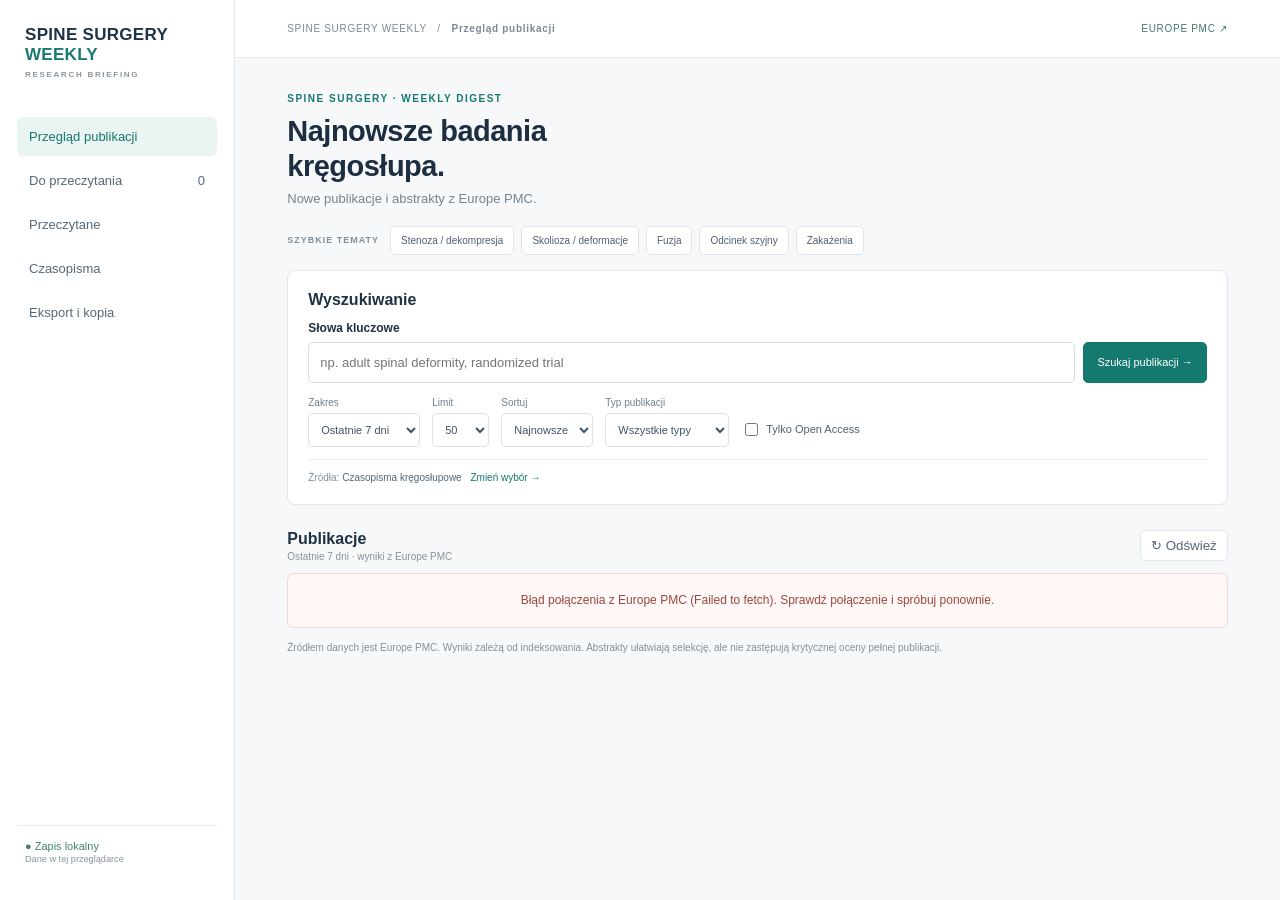
==== index.html @ 7c56a421 "Add files via upload" ====
<!doctype html><html lang="pl"><head><meta charset="utf-8"><meta name="viewport" content="width=device-width,initial-scale=1"><title>Spine Surgery Weekly</title><link rel="stylesheet" href="styles.css"></head><body><aside id="sidebar"><a class="brand" href="#">SPINE SURGERY <span>WEEKLY</span><small>RESEARCH BRIEFING</small></a><nav><button data-view="search" class="active">Przegląd publikacji</button><button data-view="saved">Do przeczytania <span id="savedCount">0</span></button><button data-view="read">Przeczytane</button><button data-view="journals">Czasopisma</button><button data-view="backup">Eksport i kopia</button></nav><p class="local">● Zapis lokalny<br><small>Dane w tej przeglądarce</small></p></aside><main><header><button id="menu">☰</button><span>SPINE SURGERY WEEKLY　/　<b id="crumb">Przegląd publikacji</b></span><a href="https://europepmc.org" target="_blank">EUROPE PMC ↗</a></header><div class="wrap"><section id="search" class="view active"><div class="eyebrow">SPINE SURGERY · WEEKLY DIGEST</div><h1>Najnowsze badania<br>kręgosłupa.</h1><p class="muted">Nowe publikacje i abstrakty z Europe PMC.</p><div class="topics"><span>SZYBKIE TEMATY</span><button data-topic="(spinal stenosis OR lumbar decompression OR laminectomy)">Stenoza / dekompresja</button><button data-topic="(scoliosis OR spinal deformity)">Skolioza / deformacje</button><button data-topic="(spinal fusion OR arthrodesis)">Fuzja</button><button data-topic="(cervical spine OR cervical surgery)">Odcinek szyjny</button><button data-topic="(spinal infection OR spondylodiscitis)">Zakażenia</button></div><div class="panel"><h2>Wyszukiwanie</h2><form id="form"><label for="keywords">Słowa kluczowe</label><div class="query"><input id="keywords" placeholder="np. adult spinal deformity, randomized trial"><button id="submit" class="primary">Szukaj publikacji →</button></div><div class="filters"><label>Zakres<select id="days"><option value="7">Ostatnie 7 dni</option><option value="14">Ostatnie 14 dni</option><option value="30">Ostatnie 30 dni</option></select></label><label>Limit<select id="limit"><option>25</option><option selected>50</option><option>100</option><option>200</option></select></label><label>Sortuj<select id="sort"><option value="date">Najnowsze</option><option value="relevance">Trafność</option><option value="cited">Cytowania</option></select></label><label>Typ publikacji<select id="type"><option value="">Wszystkie typy</option><option value="review">Przegląd</option><option value="clinical trial">Badanie kliniczne</option><option value="randomized controlled trial">RCT</option><option value="meta-analysis">Metaanaliza</option></select></label><label class="check"><input type="checkbox" id="oa"> Tylko Open Access</label></div></form><p class="source">Źródła: <b id="sourceSummary">Czasopisma kręgosłupowe</b> <button type="button" id="goJournals">Zmień wybór →</button></p></div><div class="row"><div><h2>Publikacje <small id="count"></small></h2><p id="range">Ostatnie 7 dni</p></div><button id="refresh" class="plain">↻ Odśwież</button></div><div id="status" class="status">Łączenie z Europe PMC…</div><div id="results"></div><p class="disclaimer">Źródłem danych jest Europe PMC. Wyniki zależą od indeksowania. Abstrakty ułatwiają selekcję, ale nie zastępują krytycznej oceny pełnej publikacji.</p></section><section id="saved" class="view"><h1>Do przeczytania</h1><p class="muted">Zapisane lokalnie na tym urządzeniu.</p><button id="csv" class="primary">Eksport CSV</button> <button id="bib" class="secondary">Eksport BibTeX</button><div id="savedList"></div><div id="savedEmpty" class="empty">Lista jest pusta. Dodaj artykuły z wyników.</div></section><section id="read" class="view"><h1>Przeczytane</h1><p class="muted">Lista zawiera wyłącznie tytuły przeczytanych publikacji.</p><div id="readList" class="panel"></div><div id="readEmpty" class="empty">Brak przeczytanych artykułów.</div></section><section id="journals" class="view"><h1>Czasopisma</h1><p class="muted">Czasopisma kręgosłupowe są domyślnie zaznaczone. Możesz zmienić wybór źródeł.</p><div class="panel"><div class="journalbar"><input id="journalSearch" placeholder="Szukaj czasopisma"><span id="journalCount"></span><button id="clear" class="secondary">Wyczyść</button><button id="saveJournals" class="primary">Zapisz wybór</button></div><div id="journalGroups"></div><p class="disclaimer">Indeksowanie tytułów w Europe PMC może być niepełne.</p></div></section><section id="backup" class="view"><h1>Eksport i kopia</h1><p class="muted">Dane są zapisane lokalnie w tej przeglądarce, bez synchronizacji.</p><div class="panel"><button id="backup" class="primary">Pobierz kopię JSON</button> <label class="secondary file">Wczytaj kopię<input id="file" type="file" accept="application/json"></label><span id="restore" class="hidden"><button id="merge" class="secondary">Scal</button><button id="replace" class="secondary">Zastąp</button></span><p id="msg"></p></div><p class="disclaimer">Witryna GitHub Pages jest statyczna i pobiera dane bezpośrednio z Europe PMC.</p></section></div></main><div id="toast"></div><script src="app.js"></script></body></html>
---- styles.css ----
*{box-sizing:border-box}body{margin:0;background:#f6f8fa;color:#203143;font:14px Arial,sans-serif}aside{position:fixed;inset:0 auto 0 0;width:235px;background:white;border-right:1px solid #e3e8ec;padding:25px 17px;display:flex;flex-direction:column;z-index:5}.brand{display:block;text-decoration:none;color:#1d3447;font-weight:800;font-size:17px;letter-spacing:.3px;padding:0 8px 38px}.brand span{color:#187a70}.brand small{display:block;font-size:8px;letter-spacing:1.7px;color:#8a969f;margin-top:5px}nav{display:grid;gap:5px}nav button{border:0;text-align:left;background:transparent;color:#566879;padding:12px;border-radius:6px;cursor:pointer;font-size:13px}nav button:hover,nav button.active{background:#eaf4f1;color:#16776d}nav button span{float:right}.local{margin-top:auto;font-size:11px;color:#438473;border-top:1px solid #e8ecef;padding:14px 8px 0}.local small{color:#87939e}main{margin-left:235px;min-height:100vh}header{height:58px;background:white;border-bottom:1px solid #e3e8ec;position:sticky;top:0;z-index:3;display:flex;align-items:center;justify-content:space-between;padding:0 5%;font-size:10px;letter-spacing:.7px;color:#7c8995}header a{color:#42786f;text-decoration:none}#menu{display:none}.wrap{max-width:1100px;margin:auto;padding:35px 5%}.view{display:none}.view.active{display:block}.eyebrow{font-size:10px;font-weight:bold;letter-spacing:1.5px;color:#16796f;margin-bottom:10px}h1{font-size:29px;line-height:1.2;letter-spacing:-.5px;margin:0 0 7px;color:#1c2e40}h2{font-size:16px;margin:0 0 8px}.muted{color:#758392;font-size:13px;margin:0 0 20px}.topics{display:flex;align-items:center;gap:7px;flex-wrap:wrap;margin:20px 0 15px}.topics span{font-size:9px;color:#84919d;font-weight:bold;letter-spacing:1px;margin-right:4px}.topics button{background:#fff;border:1px solid #dfe5e9;border-radius:5px;padding:8px 10px;color:#4e6070;font-size:10px;cursor:pointer}.topics button.selected,.topics button:hover{color:#16756b;border-color:#9bc7bb;background:#edf6f2}.panel{background:white;border:1px solid #e0e6ea;border-radius:8px;padding:20px;margin-bottom:23px}.panel form>label{display:block;font-size:12px;font-weight:bold;margin:12px 0 7px}.query{display:flex;gap:8px}.query input,.journalbar input{min-width:0;flex:1;height:41px;border:1px solid #d7dfe4;border-radius:5px;padding:0 11px;font-size:13px}.primary,.secondary{border-radius:5px;padding:10px 13px;font-size:11px;cursor:pointer}.primary{background:#16796f;border:1px solid #16796f;color:white}.primary:hover{background:#105e56}.primary:disabled{opacity:.6}.secondary{background:white;border:1px solid #d9e1e6;color:#4f6272}.filters{display:flex;align-items:end;flex-wrap:wrap;gap:12px;margin-top:14px}.filters label:not(.check){display:grid;gap:5px;color:#71808e;font-size:10px}.filters select{height:34px;padding:0 8px;border:1px solid #dbe2e7;border-radius:5px;background:white;color:#425363;font-size:11px}.filters .check{display:flex;gap:5px;align-items:center;padding-bottom:8px;color:#4f6270;font-size:11px}.check input{accent-color:#16796f}.source{border-top:1px solid #edf0f2;padding-top:11px;margin:12px 0 0;color:#84909a;font-size:10px}.source b{color:#516675;font-weight:500}.source button{border:0;background:none;color:#16796f;cursor:pointer;font-size:10px}.row{display:flex;justify-content:space-between;align-items:center;margin:25px 0 11px}.row h2{margin:0 0 3px}.row h2 small{font-size:11px;color:#83909a;font-weight:normal}.row p{margin:0;color:#86929e;font-size:10px}.plain{border:1px solid #e0e6ea;border-radius:5px;background:white;padding:7px 10px;color:#536778;cursor:pointer}.status{min-height:55px;background:white;border:1px solid #e1e6ea;border-radius:7px;display:flex;justify-content:center;align-items:center;text-align:center;padding:15px;color:#71808d;font-size:12px}.status.error{background:#fff8f7;border-color:#efd9d5;color:#9c473d}.spinner{width:14px;height:14px;border:2px solid #dce9e5;border-top-color:#16796f;border-radius:50%;animation:spin .8s linear infinite;margin-right:8px}@keyframes spin{to{transform:rotate(360deg)}}#results,#savedList{display:grid;gap:11px}.article{background:white;border:1px solid #e0e6ea;border-radius:8px;padding:17px 19px}.title{font-size:15px;line-height:1.45;font-weight:bold;color:#25394d;text-decoration:none}.title:hover{color:#16796f}.meta{display:flex;gap:7px;flex-wrap:wrap;margin-top:7px;color:#84909b;font-size:10px}.meta strong{color:#536f72}.badge{background:#edf6f1;color:#2e7b60;border-radius:4px;font-size:9px;padding:3px 5px}.abstract{font-size:12px;line-height:1.65;color:#596a78;margin:11px 0 2px}.abstract.clamp{display:-webkit-box;-webkit-line-clamp:4;-webkit-box-orient:vertical;overflow:hidden}.expand{border:0;background:none;color:#16796f;padding:3px 0;font-size:10px;cursor:pointer}.actions{display:flex;flex-wrap:wrap;gap:6px;border-top:1px solid #edf0f2;margin-top:11px;padding-top:10px}.actions a,.actions button{border:1px solid #e1e6ea;background:white;color:#586b7b;text-decoration:none;padding:6px 8px;border-radius:4px;font-size:9px;cursor:pointer}.actions button.on{color:#16776d;background:#edf6f2;border-color:#d3e7df}.disclaimer{color:#85919c;font-size:10px;line-height:1.5;margin-top:14px}.empty{text-align:center;background:#fff;border:1px dashed #d7dfe4;border-radius:8px;padding:35px;color:#72808d;font-size:12px}.journalbar{display:flex;align-items:center;gap:9px;margin-bottom:10px}.journalbar span{font-size:10px;color:#758391;white-space:nowrap}.group{padding:14px 0;border-bottom:1px solid #edf0f2}.group h3{font-size:12px;margin:0 0 10px}.jgrid{display:grid;grid-template-columns:1fr 1fr;gap:9px 18px}.jopt{display:flex;gap:7px;align-items:flex-start;color:#526473;font-size:11px}.jopt input{accent-color:#16796f;margin:1px 0}.readrow{padding:12px 0;border-bottom:1px solid #edf0f2}.readrow:last-child{border:0}.readrow a{color:#344b60;text-decoration:none;font-weight:bold;font-size:13px}.readrow small{display:block;color:#86929c;font-size:10px;margin-top:4px}.file{position:relative;display:inline-block}.file input{display:none}.hidden{display:none}#msg{font-size:11px;color:#16796f}.disclaimer{margin-top:12px}.view .panel .disclaimer{font-size:10px}#toast{position:fixed;bottom:22px;left:50%;transform:translateX(-50%);background:#20384a;color:white;padding:11px 16px;border-radius:5px;opacity:0;pointer-events:none;transition:.2s;z-index:20;font-size:11px}#toast.show{opacity:1}@media(max-width:700px){aside{width:260px;transform:translateX(-105%);transition:.2s;box-shadow:6px 0 20px #172b3b20}aside.open{transform:translateX(0)}main{margin-left:0}#menu{display:block;border:0;background:none;font-size:19px;color:#526574;cursor:pointer}header{padding:0 14px;gap:10px}.wrap{padding:24px 15px}.filters{display:grid;grid-template-columns:1fr 1fr;gap:10px}.filters select{width:100%}.filters .check{padding:0;min-height:30px}.query input{font-size:12px}.query button{padding:8px;font-size:10px}.topics span{width:100%}.topics{gap:6px}.topics button{padding:7px 8px;font-size:9px}.panel{padding:15px}.title{font-size:14px}.abstract{font-size:11px}.actions{gap:5px}.actions a,.actions button{font-size:8px;padding:6px}.jgrid{grid-template-columns:1fr}.journalbar{flex-wrap:wrap}.journalbar input{flex-basis:100%}h1{font-size:25px}}
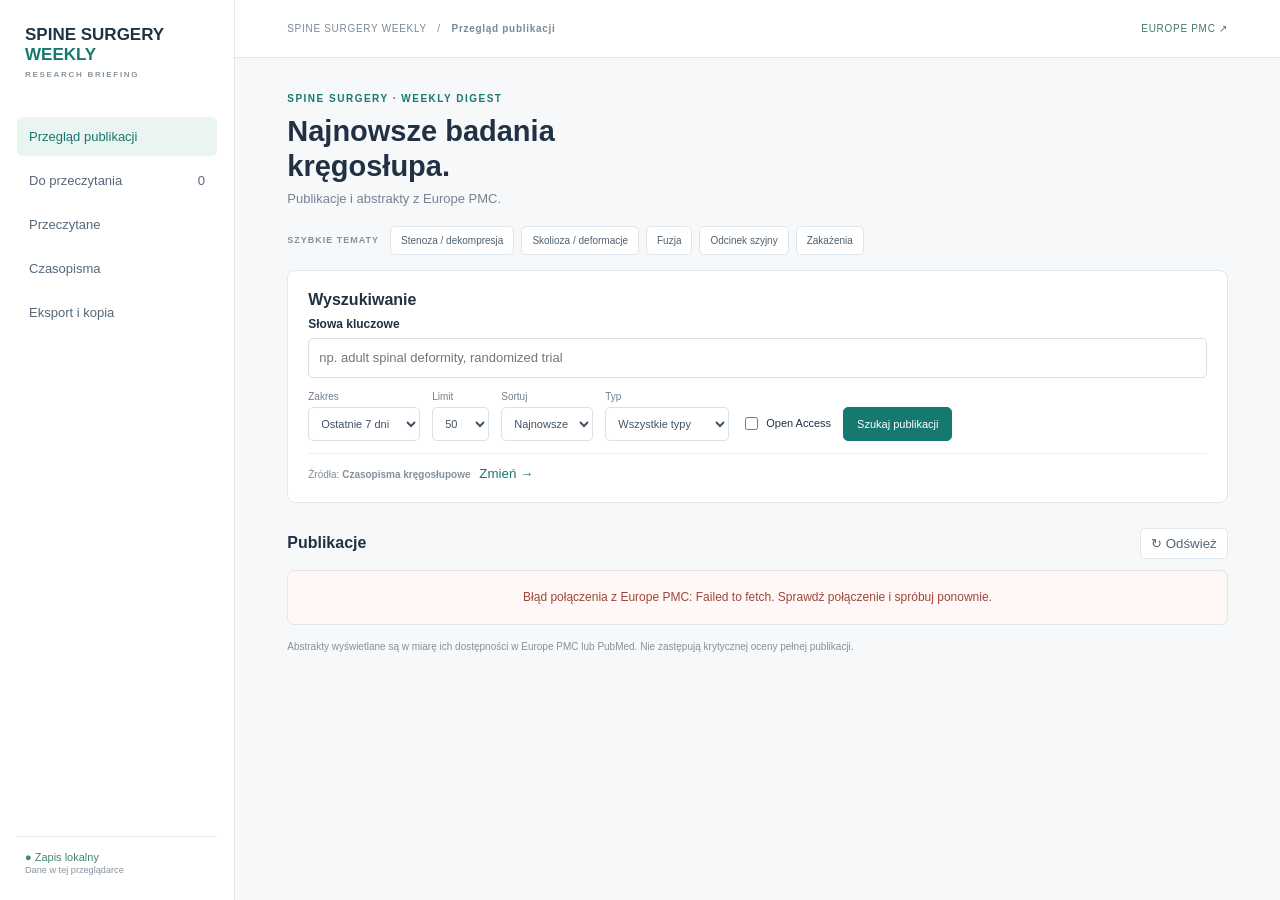
==== commit 7f5815a7: "Add files via upload" ====
--- a/index.html
+++ b/index.html
@@ -1 +1 @@
-<!doctype html><html lang="pl"><head><meta charset="utf-8"><meta name="viewport" content="width=device-width,initial-scale=1"><title>Spine Surgery Weekly</title><link rel="stylesheet" href="styles.css"></head><body><aside id="sidebar"><a class="brand" href="#">SPINE SURGERY <span>WEEKLY</span><small>RESEARCH BRIEFING</small></a><nav><button data-view="search" class="active">Przegląd publikacji</button><button data-view="saved">Do przeczytania <span id="savedCount">0</span></button><button data-view="read">Przeczytane</button><button data-view="journals">Czasopisma</button><button data-view="backup">Eksport i kopia</button></nav><p class="local">● Zapis lokalny<br><small>Dane w tej przeglądarce</small></p></aside><main><header><button id="menu">☰</button><span>SPINE SURGERY WEEKLY　/　<b id="crumb">Przegląd publikacji</b></span><a href="https://europepmc.org" target="_blank">EUROPE PMC ↗</a></header><div class="wrap"><section id="search" class="view active"><div class="eyebrow">SPINE SURGERY · WEEKLY DIGEST</div><h1>Najnowsze badania<br>kręgosłupa.</h1><p class="muted">Nowe publikacje i abstrakty z Europe PMC.</p><div class="topics"><span>SZYBKIE TEMATY</span><button data-topic="(spinal stenosis OR lumbar decompression OR laminectomy)">Stenoza / dekompresja</button><button data-topic="(scoliosis OR spinal deformity)">Skolioza / deformacje</button><button data-topic="(spinal fusion OR arthrodesis)">Fuzja</button><button data-topic="(cervical spine OR cervical surgery)">Odcinek szyjny</button><button data-topic="(spinal infection OR spondylodiscitis)">Zakażenia</button></div><div class="panel"><h2>Wyszukiwanie</h2><form id="form"><label for="keywords">Słowa kluczowe</label><div class="query"><input id="keywords" placeholder="np. adult spinal deformity, randomized trial"><button id="submit" class="primary">Szukaj publikacji →</button></div><div class="filters"><label>Zakres<select id="days"><option value="7">Ostatnie 7 dni</option><option value="14">Ostatnie 14 dni</option><option value="30">Ostatnie 30 dni</option></select></label><label>Limit<select id="limit"><option>25</option><option selected>50</option><option>100</option><option>200</option></select></label><label>Sortuj<select id="sort"><option value="date">Najnowsze</option><option value="relevance">Trafność</option><option value="cited">Cytowania</option></select></label><label>Typ publikacji<select id="type"><option value="">Wszystkie typy</option><option value="review">Przegląd</option><option value="clinical trial">Badanie kliniczne</option><option value="randomized controlled trial">RCT</option><option value="meta-analysis">Metaanaliza</option></select></label><label class="check"><input type="checkbox" id="oa"> Tylko Open Access</label></div></form><p class="source">Źródła: <b id="sourceSummary">Czasopisma kręgosłupowe</b> <button type="button" id="goJournals">Zmień wybór →</button></p></div><div class="row"><div><h2>Publikacje <small id="count"></small></h2><p id="range">Ostatnie 7 dni</p></div><button id="refresh" class="plain">↻ Odśwież</button></div><div id="status" class="status">Łączenie z Europe PMC…</div><div id="results"></div><p class="disclaimer">Źródłem danych jest Europe PMC. Wyniki zależą od indeksowania. Abstrakty ułatwiają selekcję, ale nie zastępują krytycznej oceny pełnej publikacji.</p></section><section id="saved" class="view"><h1>Do przeczytania</h1><p class="muted">Zapisane lokalnie na tym urządzeniu.</p><button id="csv" class="primary">Eksport CSV</button> <button id="bib" class="secondary">Eksport BibTeX</button><div id="savedList"></div><div id="savedEmpty" class="empty">Lista jest pusta. Dodaj artykuły z wyników.</div></section><section id="read" class="view"><h1>Przeczytane</h1><p class="muted">Lista zawiera wyłącznie tytuły przeczytanych publikacji.</p><div id="readList" class="panel"></div><div id="readEmpty" class="empty">Brak przeczytanych artykułów.</div></section><section id="journals" class="view"><h1>Czasopisma</h1><p class="muted">Czasopisma kręgosłupowe są domyślnie zaznaczone. Możesz zmienić wybór źródeł.</p><div class="panel"><div class="journalbar"><input id="journalSearch" placeholder="Szukaj czasopisma"><span id="journalCount"></span><button id="clear" class="secondary">Wyczyść</button><button id="saveJournals" class="primary">Zapisz wybór</button></div><div id="journalGroups"></div><p class="disclaimer">Indeksowanie tytułów w Europe PMC może być niepełne.</p></div></section><section id="backup" class="view"><h1>Eksport i kopia</h1><p class="muted">Dane są zapisane lokalnie w tej przeglądarce, bez synchronizacji.</p><div class="panel"><button id="backup" class="primary">Pobierz kopię JSON</button> <label class="secondary file">Wczytaj kopię<input id="file" type="file" accept="application/json"></label><span id="restore" class="hidden"><button id="merge" class="secondary">Scal</button><button id="replace" class="secondary">Zastąp</button></span><p id="msg"></p></div><p class="disclaimer">Witryna GitHub Pages jest statyczna i pobiera dane bezpośrednio z Europe PMC.</p></section></div></main><div id="toast"></div><script src="app.js"></script></body></html>+<!doctype html><html lang="pl"><head><meta charset="utf-8"><meta name="viewport" content="width=device-width,initial-scale=1"><title>Spine Surgery Weekly</title><link rel="stylesheet" href="styles.css"></head><body><aside id="sidebar"><a class="brand" href="#">SPINE SURGERY <span>WEEKLY</span><small>RESEARCH BRIEFING</small></a><nav><button data-view="search" class="active">Przegląd publikacji</button><button data-view="saved">Do przeczytania <span id="savedCount">0</span></button><button data-view="read">Przeczytane</button><button data-view="journals">Czasopisma</button><button data-view="backup">Eksport i kopia</button></nav><div class="local">● Zapis lokalny<br><small>Dane w tej przeglądarce</small></div></aside><main><header><button id="menu">☰</button><span>SPINE SURGERY WEEKLY　/　<b id="crumb">Przegląd publikacji</b></span><a href="https://europepmc.org" target="_blank">EUROPE PMC ↗</a></header><div class="wrap"><section id="search" class="view active"><div class="eyebrow">SPINE SURGERY · WEEKLY DIGEST</div><h1>Najnowsze badania<br>kręgosłupa.</h1><p class="muted">Publikacje i abstrakty z Europe PMC.</p><div class="topics"><span>SZYBKIE TEMATY</span><button data-topic="(spinal stenosis OR lumbar decompression OR laminectomy)">Stenoza / dekompresja</button><button data-topic="(scoliosis OR spinal deformity)">Skolioza / deformacje</button><button data-topic="(spinal fusion OR arthrodesis)">Fuzja</button><button data-topic="(cervical spine OR cervical surgery)">Odcinek szyjny</button><button data-topic="(spinal infection OR spondylodiscitis)">Zakażenia</button></div><div class="panel"><h2>Wyszukiwanie</h2><form id="form"><label>Słowa kluczowe<input id="keywords" placeholder="np. adult spinal deformity, randomized trial"></label><div class="filters"><label>Zakres<select id="days"><option value="7">Ostatnie 7 dni</option><option value="14">Ostatnie 14 dni</option><option value="30">Ostatnie 30 dni</option></select></label><label>Limit<select id="limit"><option>25</option><option selected>50</option><option>100</option><option>200</option></select></label><label>Sortuj<select id="sort"><option value="date">Najnowsze</option><option value="relevance">Trafność</option><option value="cited">Cytowania</option></select></label><label>Typ<select id="type"><option value="">Wszystkie typy</option><option value="review">Przegląd</option><option value="clinical trial">Badanie kliniczne</option><option value="randomized controlled trial">RCT</option><option value="meta-analysis">Metaanaliza</option></select></label><label class="check"><input type="checkbox" id="oa"> Open Access</label><button id="submit" class="primary">Szukaj publikacji</button></div></form><div class="source">Źródła: <b id="sourceSummary">Czasopisma kręgosłupowe</b> <button id="goJournals">Zmień →</button></div></div><div class="row"><h2>Publikacje <small id="count"></small></h2><button id="refresh">↻ Odśwież</button></div><div id="status" class="status">Łączenie z Europe PMC…</div><div id="results"></div><p class="disclaimer">Abstrakty wyświetlane są w miarę ich dostępności w Europe PMC lub PubMed. Nie zastępują krytycznej oceny pełnej publikacji.</p></section><section id="saved" class="view"><h1>Do przeczytania</h1><p class="muted">Zapisane lokalnie.</p><button id="csv" class="primary">Eksport CSV</button> <button id="bib" class="secondary">Eksport BibTeX</button><div id="savedList"></div><div id="savedEmpty" class="empty">Lista jest pusta.</div></section><section id="read" class="view"><h1>Przeczytane</h1><p class="muted">Tytuły przeczytanych publikacji.</p><div id="readList" class="panel"></div><div id="readEmpty" class="empty">Brak przeczytanych artykułów.</div></section><section id="journals" class="view"><h1>Czasopisma</h1><p class="muted">Czasopisma kręgosłupowe są domyślnie zaznaczone.</p><div class="panel"><div class="journalbar"><input id="journalSearch" placeholder="Szukaj czasopisma"><span id="journalCount"></span><button id="clear">Wyczyść</button><button id="saveJournals" class="primary">Zapisz wybór</button></div><div id="journalGroups"></div></div></section><section id="backup" class="view"><h1>Eksport i kopia</h1><p class="muted">Dane są przechowywane lokalnie w tej przeglądarce.</p><div class="panel"><button id="backup" class="primary">Pobierz kopię JSON</button> <label class="secondary">Wczytaj kopię<input id="file" type="file" accept="application/json"></label><span id="restore" class="hidden"><button id="merge">Scal</button><button id="replace">Zastąp</button></span><p id="msg"></p></div></section></div></main><div id="toast"></div><script src="app.js"></script></body></html>
--- a/styles.css
+++ b/styles.css
@@ -1 +1 @@
-*{box-sizing:border-box}body{margin:0;background:#f6f8fa;color:#203143;font:14px Arial,sans-serif}aside{position:fixed;inset:0 auto 0 0;width:235px;background:white;border-right:1px solid #e3e8ec;padding:25px 17px;display:flex;flex-direction:column;z-index:5}.brand{display:block;text-decoration:none;color:#1d3447;font-weight:800;font-size:17px;letter-spacing:.3px;padding:0 8px 38px}.brand span{color:#187a70}.brand small{display:block;font-size:8px;letter-spacing:1.7px;color:#8a969f;margin-top:5px}nav{display:grid;gap:5px}nav button{border:0;text-align:left;background:transparent;color:#566879;padding:12px;border-radius:6px;cursor:pointer;font-size:13px}nav button:hover,nav button.active{background:#eaf4f1;color:#16776d}nav button span{float:right}.local{margin-top:auto;font-size:11px;color:#438473;border-top:1px solid #e8ecef;padding:14px 8px 0}.local small{color:#87939e}main{margin-left:235px;min-height:100vh}header{height:58px;background:white;border-bottom:1px solid #e3e8ec;position:sticky;top:0;z-index:3;display:flex;align-items:center;justify-content:space-between;padding:0 5%;font-size:10px;letter-spacing:.7px;color:#7c8995}header a{color:#42786f;text-decoration:none}#menu{display:none}.wrap{max-width:1100px;margin:auto;padding:35px 5%}.view{display:none}.view.active{display:block}.eyebrow{font-size:10px;font-weight:bold;letter-spacing:1.5px;color:#16796f;margin-bottom:10px}h1{font-size:29px;line-height:1.2;letter-spacing:-.5px;margin:0 0 7px;color:#1c2e40}h2{font-size:16px;margin:0 0 8px}.muted{color:#758392;font-size:13px;margin:0 0 20px}.topics{display:flex;align-items:center;gap:7px;flex-wrap:wrap;margin:20px 0 15px}.topics span{font-size:9px;color:#84919d;font-weight:bold;letter-spacing:1px;margin-right:4px}.topics button{background:#fff;border:1px solid #dfe5e9;border-radius:5px;padding:8px 10px;color:#4e6070;font-size:10px;cursor:pointer}.topics button.selected,.topics button:hover{color:#16756b;border-color:#9bc7bb;background:#edf6f2}.panel{background:white;border:1px solid #e0e6ea;border-radius:8px;padding:20px;margin-bottom:23px}.panel form>label{display:block;font-size:12px;font-weight:bold;margin:12px 0 7px}.query{display:flex;gap:8px}.query input,.journalbar input{min-width:0;flex:1;height:41px;border:1px solid #d7dfe4;border-radius:5px;padding:0 11px;font-size:13px}.primary,.secondary{border-radius:5px;padding:10px 13px;font-size:11px;cursor:pointer}.primary{background:#16796f;border:1px solid #16796f;color:white}.primary:hover{background:#105e56}.primary:disabled{opacity:.6}.secondary{background:white;border:1px solid #d9e1e6;color:#4f6272}.filters{display:flex;align-items:end;flex-wrap:wrap;gap:12px;margin-top:14px}.filters label:not(.check){display:grid;gap:5px;color:#71808e;font-size:10px}.filters select{height:34px;padding:0 8px;border:1px solid #dbe2e7;border-radius:5px;background:white;color:#425363;font-size:11px}.filters .check{display:flex;gap:5px;align-items:center;padding-bottom:8px;color:#4f6270;font-size:11px}.check input{accent-color:#16796f}.source{border-top:1px solid #edf0f2;padding-top:11px;margin:12px 0 0;color:#84909a;font-size:10px}.source b{color:#516675;font-weight:500}.source button{border:0;background:none;color:#16796f;cursor:pointer;font-size:10px}.row{display:flex;justify-content:space-between;align-items:center;margin:25px 0 11px}.row h2{margin:0 0 3px}.row h2 small{font-size:11px;color:#83909a;font-weight:normal}.row p{margin:0;color:#86929e;font-size:10px}.plain{border:1px solid #e0e6ea;border-radius:5px;background:white;padding:7px 10px;color:#536778;cursor:pointer}.status{min-height:55px;background:white;border:1px solid #e1e6ea;border-radius:7px;display:flex;justify-content:center;align-items:center;text-align:center;padding:15px;color:#71808d;font-size:12px}.status.error{background:#fff8f7;border-color:#efd9d5;color:#9c473d}.spinner{width:14px;height:14px;border:2px solid #dce9e5;border-top-color:#16796f;border-radius:50%;animation:spin .8s linear infinite;margin-right:8px}@keyframes spin{to{transform:rotate(360deg)}}#results,#savedList{display:grid;gap:11px}.article{background:white;border:1px solid #e0e6ea;border-radius:8px;padding:17px 19px}.title{font-size:15px;line-height:1.45;font-weight:bold;color:#25394d;text-decoration:none}.title:hover{color:#16796f}.meta{display:flex;gap:7px;flex-wrap:wrap;margin-top:7px;color:#84909b;font-size:10px}.meta strong{color:#536f72}.badge{background:#edf6f1;color:#2e7b60;border-radius:4px;font-size:9px;padding:3px 5px}.abstract{font-size:12px;line-height:1.65;color:#596a78;margin:11px 0 2px}.abstract.clamp{display:-webkit-box;-webkit-line-clamp:4;-webkit-box-orient:vertical;overflow:hidden}.expand{border:0;background:none;color:#16796f;padding:3px 0;font-size:10px;cursor:pointer}.actions{display:flex;flex-wrap:wrap;gap:6px;border-top:1px solid #edf0f2;margin-top:11px;padding-top:10px}.actions a,.actions button{border:1px solid #e1e6ea;background:white;color:#586b7b;text-decoration:none;padding:6px 8px;border-radius:4px;font-size:9px;cursor:pointer}.actions button.on{color:#16776d;background:#edf6f2;border-color:#d3e7df}.disclaimer{color:#85919c;font-size:10px;line-height:1.5;margin-top:14px}.empty{text-align:center;background:#fff;border:1px dashed #d7dfe4;border-radius:8px;padding:35px;color:#72808d;font-size:12px}.journalbar{display:flex;align-items:center;gap:9px;margin-bottom:10px}.journalbar span{font-size:10px;color:#758391;white-space:nowrap}.group{padding:14px 0;border-bottom:1px solid #edf0f2}.group h3{font-size:12px;margin:0 0 10px}.jgrid{display:grid;grid-template-columns:1fr 1fr;gap:9px 18px}.jopt{display:flex;gap:7px;align-items:flex-start;color:#526473;font-size:11px}.jopt input{accent-color:#16796f;margin:1px 0}.readrow{padding:12px 0;border-bottom:1px solid #edf0f2}.readrow:last-child{border:0}.readrow a{color:#344b60;text-decoration:none;font-weight:bold;font-size:13px}.readrow small{display:block;color:#86929c;font-size:10px;margin-top:4px}.file{position:relative;display:inline-block}.file input{display:none}.hidden{display:none}#msg{font-size:11px;color:#16796f}.disclaimer{margin-top:12px}.view .panel .disclaimer{font-size:10px}#toast{position:fixed;bottom:22px;left:50%;transform:translateX(-50%);background:#20384a;color:white;padding:11px 16px;border-radius:5px;opacity:0;pointer-events:none;transition:.2s;z-index:20;font-size:11px}#toast.show{opacity:1}@media(max-width:700px){aside{width:260px;transform:translateX(-105%);transition:.2s;box-shadow:6px 0 20px #172b3b20}aside.open{transform:translateX(0)}main{margin-left:0}#menu{display:block;border:0;background:none;font-size:19px;color:#526574;cursor:pointer}header{padding:0 14px;gap:10px}.wrap{padding:24px 15px}.filters{display:grid;grid-template-columns:1fr 1fr;gap:10px}.filters select{width:100%}.filters .check{padding:0;min-height:30px}.query input{font-size:12px}.query button{padding:8px;font-size:10px}.topics span{width:100%}.topics{gap:6px}.topics button{padding:7px 8px;font-size:9px}.panel{padding:15px}.title{font-size:14px}.abstract{font-size:11px}.actions{gap:5px}.actions a,.actions button{font-size:8px;padding:6px}.jgrid{grid-template-columns:1fr}.journalbar{flex-wrap:wrap}.journalbar input{flex-basis:100%}h1{font-size:25px}}+*{box-sizing:border-box}body{margin:0;background:#f6f8fa;color:#203143;font:14px Arial,sans-serif}aside{position:fixed;inset:0 auto 0 0;width:235px;background:white;border-right:1px solid #e3e8ec;padding:25px 17px;display:flex;flex-direction:column;z-index:5}.brand{display:block;text-decoration:none;color:#1d3447;font-weight:800;font-size:17px;padding:0 8px 38px}.brand span{color:#16796f}.brand small{display:block;font-size:8px;letter-spacing:1.7px;color:#8a969f;margin-top:5px}nav{display:grid;gap:5px}nav button{border:0;text-align:left;background:transparent;color:#566879;padding:12px;border-radius:6px;cursor:pointer;font-size:13px}nav button:hover,nav button.active{background:#eaf4f1;color:#16776d}nav button span{float:right}.local{margin-top:auto;font-size:11px;color:#438473;border-top:1px solid #e8ecef;padding:14px 8px 0}.local small{color:#87939e}main{margin-left:235px;min-height:100vh}header{height:58px;background:white;border-bottom:1px solid #e3e8ec;position:sticky;top:0;z-index:3;display:flex;align-items:center;justify-content:space-between;padding:0 5%;font-size:10px;letter-spacing:.7px;color:#7c8995}header a{color:#42786f;text-decoration:none}#menu{display:none}.wrap{max-width:1100px;margin:auto;padding:35px 5%}.view{display:none}.view.active{display:block}.eyebrow{font-size:10px;font-weight:bold;letter-spacing:1.5px;color:#16796f;margin-bottom:10px}h1{font-size:29px;line-height:1.2;margin:0 0 7px}h2{font-size:16px;margin:0 0 8px}.muted{color:#758392;font-size:13px;margin:0 0 20px}.topics{display:flex;align-items:center;gap:7px;flex-wrap:wrap;margin:20px 0 15px}.topics span{font-size:9px;color:#84919d;font-weight:bold;letter-spacing:1px;margin-right:4px}.topics button{background:#fff;border:1px solid #dfe5e9;border-radius:5px;padding:8px 10px;color:#4e6070;font-size:10px;cursor:pointer}.topics button.selected{color:#16756b;border-color:#9bc7bb;background:#edf6f2}.panel{background:white;border:1px solid #e0e6ea;border-radius:8px;padding:20px;margin-bottom:23px}.panel form>label{display:grid;gap:7px;font-size:12px;font-weight:bold}.panel form>label input,.journalbar input{height:40px;border:1px solid #d7dfe4;border-radius:5px;padding:0 10px;font-size:13px}.filters{display:flex;align-items:end;flex-wrap:wrap;gap:12px;margin-top:13px}.filters label:not(.check){display:grid;gap:5px;color:#71808e;font-size:10px}.filters select{height:34px;padding:0 8px;border:1px solid #dbe2e7;border-radius:5px;background:white;color:#425363;font-size:11px}.filters .check{display:flex;gap:5px;align-items:center;padding-bottom:8px;font-size:11px}.check input{accent-color:#16796f}.primary,.secondary{border-radius:5px;padding:10px 13px;font-size:11px;cursor:pointer}.primary{background:#16796f;border:1px solid #16796f;color:white}.secondary{background:white;border:1px solid #d9e1e6;color:#4f6272}.source{border-top:1px solid #edf0f2;padding-top:11px;margin-top:12px;color:#84909a;font-size:10px}.source button{border:0;background:none;color:#16796f;cursor:pointer}.row{display:flex;justify-content:space-between;align-items:center;margin:25px 0 11px}.row h2{margin:0}.row small{font-size:11px;color:#83909a;font-weight:normal}.row button{border:1px solid #e0e6ea;background:white;border-radius:5px;padding:7px 10px;color:#536778;cursor:pointer}.status{min-height:55px;background:white;border:1px solid #e1e6ea;border-radius:7px;display:flex;justify-content:center;align-items:center;text-align:center;padding:15px;color:#71808d;font-size:12px}.status.error{background:#fff8f7;color:#9c473d}#results,#savedList{display:grid;gap:11px}.article{background:white;border:1px solid #e0e6ea;border-radius:8px;padding:18px 20px}.title{font-size:15px;line-height:1.5;font-weight:bold;color:#25394d;text-decoration:none}.meta{display:flex;gap:7px;flex-wrap:wrap;margin-top:8px;color:#84909b;font-size:10px}.meta strong{color:#536f72}.abstract{font-size:13px;line-height:1.7;color:#455563;margin:12px 0 4px;white-space:normal;overflow-wrap:anywhere}.abstract.clamp{display:-webkit-box;-webkit-line-clamp:4;-webkit-box-orient:vertical;overflow:hidden}.expand{border:0;background:none;color:#16796f;padding:3px 0;font-size:10px;cursor:pointer}.actions{display:flex;flex-wrap:wrap;gap:6px;border-top:1px solid #edf0f2;margin-top:11px;padding-top:10px}.actions a,.actions button{border:1px solid #e1e6ea;background:white;color:#586b7b;text-decoration:none;padding:7px 9px;border-radius:4px;font-size:10px;cursor:pointer}.actions button.on{color:#16776d;background:#edf6f2}.disclaimer{color:#85919c;font-size:10px;line-height:1.5;margin-top:14px}.empty{text-align:center;background:#fff;border:1px dashed #d7dfe4;border-radius:8px;padding:35px;color:#72808d;font-size:12px}.journalbar{display:flex;align-items:center;gap:9px;margin-bottom:10px}.journalbar input{flex:1}.journalbar span{font-size:10px;color:#758391;white-space:nowrap}.group{padding:14px 0;border-bottom:1px solid #edf0f2}.group h3{font-size:12px;margin:0 0 10px}.jgrid{display:grid;grid-template-columns:1fr 1fr;gap:9px 18px}.jopt{display:flex;gap:7px;align-items:flex-start;color:#526473;font-size:11px}.jopt input{accent-color:#16796f;margin:1px 0}.readrow{padding:12px 0;border-bottom:1px solid #edf0f2}.readrow:last-child{border:0}.readrow a{color:#344b60;text-decoration:none;font-weight:bold;font-size:13px}.readrow small{display:block;color:#86929c;font-size:10px;margin-top:4px}.file input{display:none}.hidden{display:none}#toast{position:fixed;bottom:22px;left:50%;transform:translateX(-50%);background:#20384a;color:white;padding:11px 16px;border-radius:5px;opacity:0;pointer-events:none;transition:.2s;z-index:20}#toast.show{opacity:1}@media(max-width:700px){aside{width:260px;transform:translateX(-105%);transition:.2s;box-shadow:6px 0 20px #172b3b20}aside.open{transform:translateX(0)}main{margin-left:0}#menu{display:block;border:0;background:none;font-size:19px;color:#526574}header{padding:0 14px}.wrap{padding:24px 15px}.filters{display:grid;grid-template-columns:1fr 1fr}.filters select{width:100%}.topics span{width:100%}.topics button{font-size:9px;padding:7px}.panel{padding:15px}.article{padding:14px}.title{font-size:14px}.abstract{font-size:12px}.actions a,.actions button{font-size:9px;padding:6px}.jgrid{grid-template-columns:1fr}.journalbar{flex-wrap:wrap}.journalbar input{flex-basis:100%}}
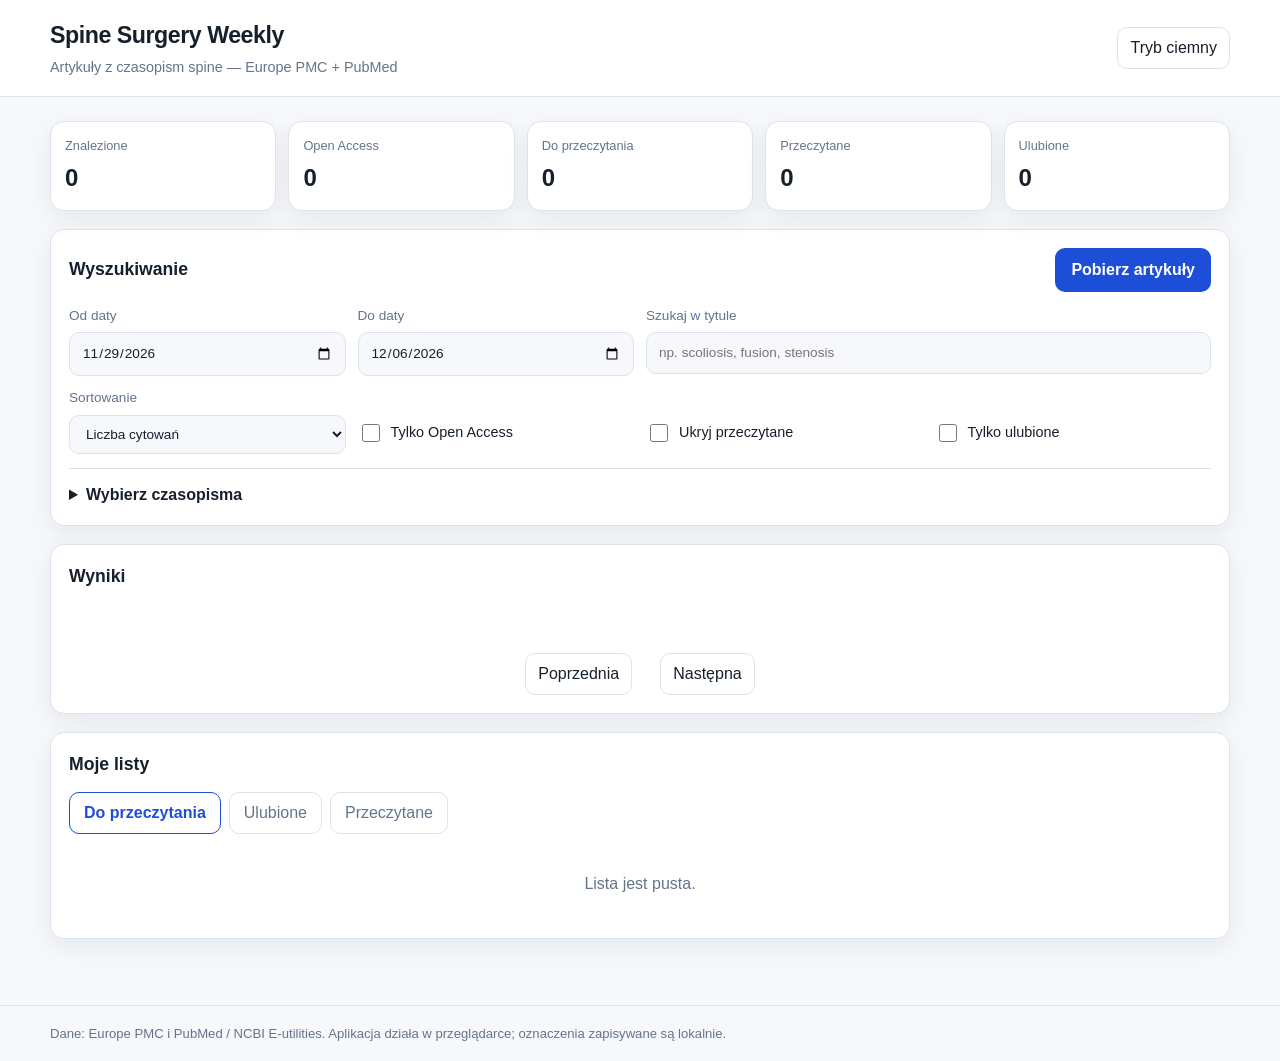
==== commit 09bb4745: "Add files via upload" ====
--- a/index.html
+++ b/index.html
@@ -1 +1,92 @@
-<!doctype html><html lang="pl"><head><meta charset="utf-8"><meta name="viewport" content="width=device-width,initial-scale=1"><title>Spine Surgery Weekly</title><link rel="stylesheet" href="styles.css"></head><body><aside id="sidebar"><a class="brand" href="#">SPINE SURGERY <span>WEEKLY</span><small>RESEARCH BRIEFING</small></a><nav><button data-view="search" class="active">Przegląd publikacji</button><button data-view="saved">Do przeczytania <span id="savedCount">0</span></button><button data-view="read">Przeczytane</button><button data-view="journals">Czasopisma</button><button data-view="backup">Eksport i kopia</button></nav><div class="local">● Zapis lokalny<br><small>Dane w tej przeglądarce</small></div></aside><main><header><button id="menu">☰</button><span>SPINE SURGERY WEEKLY　/　<b id="crumb">Przegląd publikacji</b></span><a href="https://europepmc.org" target="_blank">EUROPE PMC ↗</a></header><div class="wrap"><section id="search" class="view active"><div class="eyebrow">SPINE SURGERY · WEEKLY DIGEST</div><h1>Najnowsze badania<br>kręgosłupa.</h1><p class="muted">Publikacje i abstrakty z Europe PMC.</p><div class="topics"><span>SZYBKIE TEMATY</span><button data-topic="(spinal stenosis OR lumbar decompression OR laminectomy)">Stenoza / dekompresja</button><button data-topic="(scoliosis OR spinal deformity)">Skolioza / deformacje</button><button data-topic="(spinal fusion OR arthrodesis)">Fuzja</button><button data-topic="(cervical spine OR cervical surgery)">Odcinek szyjny</button><button data-topic="(spinal infection OR spondylodiscitis)">Zakażenia</button></div><div class="panel"><h2>Wyszukiwanie</h2><form id="form"><label>Słowa kluczowe<input id="keywords" placeholder="np. adult spinal deformity, randomized trial"></label><div class="filters"><label>Zakres<select id="days"><option value="7">Ostatnie 7 dni</option><option value="14">Ostatnie 14 dni</option><option value="30">Ostatnie 30 dni</option></select></label><label>Limit<select id="limit"><option>25</option><option selected>50</option><option>100</option><option>200</option></select></label><label>Sortuj<select id="sort"><option value="date">Najnowsze</option><option value="relevance">Trafność</option><option value="cited">Cytowania</option></select></label><label>Typ<select id="type"><option value="">Wszystkie typy</option><option value="review">Przegląd</option><option value="clinical trial">Badanie kliniczne</option><option value="randomized controlled trial">RCT</option><option value="meta-analysis">Metaanaliza</option></select></label><label class="check"><input type="checkbox" id="oa"> Open Access</label><button id="submit" class="primary">Szukaj publikacji</button></div></form><div class="source">Źródła: <b id="sourceSummary">Czasopisma kręgosłupowe</b> <button id="goJournals">Zmień →</button></div></div><div class="row"><h2>Publikacje <small id="count"></small></h2><button id="refresh">↻ Odśwież</button></div><div id="status" class="status">Łączenie z Europe PMC…</div><div id="results"></div><p class="disclaimer">Abstrakty wyświetlane są w miarę ich dostępności w Europe PMC lub PubMed. Nie zastępują krytycznej oceny pełnej publikacji.</p></section><section id="saved" class="view"><h1>Do przeczytania</h1><p class="muted">Zapisane lokalnie.</p><button id="csv" class="primary">Eksport CSV</button> <button id="bib" class="secondary">Eksport BibTeX</button><div id="savedList"></div><div id="savedEmpty" class="empty">Lista jest pusta.</div></section><section id="read" class="view"><h1>Przeczytane</h1><p class="muted">Tytuły przeczytanych publikacji.</p><div id="readList" class="panel"></div><div id="readEmpty" class="empty">Brak przeczytanych artykułów.</div></section><section id="journals" class="view"><h1>Czasopisma</h1><p class="muted">Czasopisma kręgosłupowe są domyślnie zaznaczone.</p><div class="panel"><div class="journalbar"><input id="journalSearch" placeholder="Szukaj czasopisma"><span id="journalCount"></span><button id="clear">Wyczyść</button><button id="saveJournals" class="primary">Zapisz wybór</button></div><div id="journalGroups"></div></div></section><section id="backup" class="view"><h1>Eksport i kopia</h1><p class="muted">Dane są przechowywane lokalnie w tej przeglądarce.</p><div class="panel"><button id="backup" class="primary">Pobierz kopię JSON</button> <label class="secondary">Wczytaj kopię<input id="file" type="file" accept="application/json"></label><span id="restore" class="hidden"><button id="merge">Scal</button><button id="replace">Zastąp</button></span><p id="msg"></p></div></section></div></main><div id="toast"></div><script src="app.js"></script></body></html>+<!DOCTYPE html>
+<html lang="pl">
+<head>
+  <meta charset="UTF-8" />
+  <meta name="viewport" content="width=device-width, initial-scale=1.0" />
+  <title>Spine Surgery Weekly</title>
+  <link rel="stylesheet" href="styles.css" />
+</head>
+<body>
+  <header class="topbar">
+    <div class="container topbar-inner">
+      <div>
+        <h1>Spine Surgery Weekly</h1>
+        <p>Artykuły z czasopism spine — Europe PMC + PubMed</p>
+      </div>
+      <button id="themeToggle" class="ghost-btn" type="button">Tryb ciemny</button>
+    </div>
+  </header>
+
+  <main class="container">
+    <section class="stats-grid" id="statsGrid">
+      <div class="stat-card"><span class="stat-label">Znalezione</span><span class="stat-value" id="statTotal">0</span></div>
+      <div class="stat-card"><span class="stat-label">Open Access</span><span class="stat-value" id="statOA">0</span></div>
+      <div class="stat-card"><span class="stat-label">Do przeczytania</span><span class="stat-value" id="statToRead">0</span></div>
+      <div class="stat-card"><span class="stat-label">Przeczytane</span><span class="stat-value" id="statRead">0</span></div>
+      <div class="stat-card"><span class="stat-label">Ulubione</span><span class="stat-value" id="statFavorites">0</span></div>
+    </section>
+
+    <section class="panel">
+      <div class="panel-head">
+        <h2>Wyszukiwanie</h2>
+        <button id="loadBtn" class="primary-btn" type="button">Pobierz artykuły</button>
+      </div>
+
+      <div class="filters">
+        <label>Od daty<input type="date" id="dateFrom" /></label>
+        <label>Do daty<input type="date" id="dateTo" /></label>
+        <label class="wide">Szukaj w tytule<input type="search" id="titleSearch" placeholder="np. scoliosis, fusion, stenosis" /></label>
+        <label>Sortowanie
+          <select id="sortBy">
+            <option value="citations">Liczba cytowań</option>
+            <option value="date">Data publikacji</option>
+            <option value="journal">Czasopismo</option>
+          </select>
+        </label>
+        <label class="checkbox-label"><input type="checkbox" id="oaOnly" />Tylko Open Access</label>
+        <label class="checkbox-label"><input type="checkbox" id="hideRead" />Ukryj przeczytane</label>
+        <label class="checkbox-label"><input type="checkbox" id="favoritesOnly" />Tylko ulubione</label>
+      </div>
+
+      <details class="journal-details">
+        <summary>Wybierz czasopisma</summary>
+        <div id="journalList" class="journal-list"></div>
+        <div class="journal-actions">
+          <button id="selectAllJournals" class="ghost-btn" type="button">Zaznacz wszystkie</button>
+          <button id="clearJournals" class="ghost-btn" type="button">Wyczyść</button>
+        </div>
+      </details>
+    </section>
+
+    <section class="panel">
+      <div class="panel-head">
+        <h2>Wyniki</h2>
+        <span id="resultInfo" class="muted"></span>
+      </div>
+      <div id="status" class="status"></div>
+      <div id="results" class="results"></div>
+      <div class="pagination">
+        <button id="prevPage" class="ghost-btn" type="button">Poprzednia</button>
+        <span id="pageInfo" class="muted"></span>
+        <button id="nextPage" class="ghost-btn" type="button">Następna</button>
+      </div>
+    </section>
+
+    <section class="panel">
+      <div class="panel-head"><h2>Moje listy</h2></div>
+      <div class="tabs">
+        <button class="tab active" data-list="toRead" type="button">Do przeczytania</button>
+        <button class="tab" data-list="favorites" type="button">Ulubione</button>
+        <button class="tab" data-list="read" type="button">Przeczytane</button>
+      </div>
+      <div id="savedList" class="saved-list"></div>
+    </section>
+  </main>
+
+  <footer class="footer">
+    <div class="container">Dane: Europe PMC i PubMed / NCBI E-utilities. Aplikacja działa w przeglądarce; oznaczenia zapisywane są lokalnie.</div>
+  </footer>
+
+  <script src="app.js"></script>
+</body>
+</html>
--- a/styles.css
+++ b/styles.css
@@ -1 +1,40 @@
-*{box-sizing:border-box}body{margin:0;background:#f6f8fa;color:#203143;font:14px Arial,sans-serif}aside{position:fixed;inset:0 auto 0 0;width:235px;background:white;border-right:1px solid #e3e8ec;padding:25px 17px;display:flex;flex-direction:column;z-index:5}.brand{display:block;text-decoration:none;color:#1d3447;font-weight:800;font-size:17px;padding:0 8px 38px}.brand span{color:#16796f}.brand small{display:block;font-size:8px;letter-spacing:1.7px;color:#8a969f;margin-top:5px}nav{display:grid;gap:5px}nav button{border:0;text-align:left;background:transparent;color:#566879;padding:12px;border-radius:6px;cursor:pointer;font-size:13px}nav button:hover,nav button.active{background:#eaf4f1;color:#16776d}nav button span{float:right}.local{margin-top:auto;font-size:11px;color:#438473;border-top:1px solid #e8ecef;padding:14px 8px 0}.local small{color:#87939e}main{margin-left:235px;min-height:100vh}header{height:58px;background:white;border-bottom:1px solid #e3e8ec;position:sticky;top:0;z-index:3;display:flex;align-items:center;justify-content:space-between;padding:0 5%;font-size:10px;letter-spacing:.7px;color:#7c8995}header a{color:#42786f;text-decoration:none}#menu{display:none}.wrap{max-width:1100px;margin:auto;padding:35px 5%}.view{display:none}.view.active{display:block}.eyebrow{font-size:10px;font-weight:bold;letter-spacing:1.5px;color:#16796f;margin-bottom:10px}h1{font-size:29px;line-height:1.2;margin:0 0 7px}h2{font-size:16px;margin:0 0 8px}.muted{color:#758392;font-size:13px;margin:0 0 20px}.topics{display:flex;align-items:center;gap:7px;flex-wrap:wrap;margin:20px 0 15px}.topics span{font-size:9px;color:#84919d;font-weight:bold;letter-spacing:1px;margin-right:4px}.topics button{background:#fff;border:1px solid #dfe5e9;border-radius:5px;padding:8px 10px;color:#4e6070;font-size:10px;cursor:pointer}.topics button.selected{color:#16756b;border-color:#9bc7bb;background:#edf6f2}.panel{background:white;border:1px solid #e0e6ea;border-radius:8px;padding:20px;margin-bottom:23px}.panel form>label{display:grid;gap:7px;font-size:12px;font-weight:bold}.panel form>label input,.journalbar input{height:40px;border:1px solid #d7dfe4;border-radius:5px;padding:0 10px;font-size:13px}.filters{display:flex;align-items:end;flex-wrap:wrap;gap:12px;margin-top:13px}.filters label:not(.check){display:grid;gap:5px;color:#71808e;font-size:10px}.filters select{height:34px;padding:0 8px;border:1px solid #dbe2e7;border-radius:5px;background:white;color:#425363;font-size:11px}.filters .check{display:flex;gap:5px;align-items:center;padding-bottom:8px;font-size:11px}.check input{accent-color:#16796f}.primary,.secondary{border-radius:5px;padding:10px 13px;font-size:11px;cursor:pointer}.primary{background:#16796f;border:1px solid #16796f;color:white}.secondary{background:white;border:1px solid #d9e1e6;color:#4f6272}.source{border-top:1px solid #edf0f2;padding-top:11px;margin-top:12px;color:#84909a;font-size:10px}.source button{border:0;background:none;color:#16796f;cursor:pointer}.row{display:flex;justify-content:space-between;align-items:center;margin:25px 0 11px}.row h2{margin:0}.row small{font-size:11px;color:#83909a;font-weight:normal}.row button{border:1px solid #e0e6ea;background:white;border-radius:5px;padding:7px 10px;color:#536778;cursor:pointer}.status{min-height:55px;background:white;border:1px solid #e1e6ea;border-radius:7px;display:flex;justify-content:center;align-items:center;text-align:center;padding:15px;color:#71808d;font-size:12px}.status.error{background:#fff8f7;color:#9c473d}#results,#savedList{display:grid;gap:11px}.article{background:white;border:1px solid #e0e6ea;border-radius:8px;padding:18px 20px}.title{font-size:15px;line-height:1.5;font-weight:bold;color:#25394d;text-decoration:none}.meta{display:flex;gap:7px;flex-wrap:wrap;margin-top:8px;color:#84909b;font-size:10px}.meta strong{color:#536f72}.abstract{font-size:13px;line-height:1.7;color:#455563;margin:12px 0 4px;white-space:normal;overflow-wrap:anywhere}.abstract.clamp{display:-webkit-box;-webkit-line-clamp:4;-webkit-box-orient:vertical;overflow:hidden}.expand{border:0;background:none;color:#16796f;padding:3px 0;font-size:10px;cursor:pointer}.actions{display:flex;flex-wrap:wrap;gap:6px;border-top:1px solid #edf0f2;margin-top:11px;padding-top:10px}.actions a,.actions button{border:1px solid #e1e6ea;background:white;color:#586b7b;text-decoration:none;padding:7px 9px;border-radius:4px;font-size:10px;cursor:pointer}.actions button.on{color:#16776d;background:#edf6f2}.disclaimer{color:#85919c;font-size:10px;line-height:1.5;margin-top:14px}.empty{text-align:center;background:#fff;border:1px dashed #d7dfe4;border-radius:8px;padding:35px;color:#72808d;font-size:12px}.journalbar{display:flex;align-items:center;gap:9px;margin-bottom:10px}.journalbar input{flex:1}.journalbar span{font-size:10px;color:#758391;white-space:nowrap}.group{padding:14px 0;border-bottom:1px solid #edf0f2}.group h3{font-size:12px;margin:0 0 10px}.jgrid{display:grid;grid-template-columns:1fr 1fr;gap:9px 18px}.jopt{display:flex;gap:7px;align-items:flex-start;color:#526473;font-size:11px}.jopt input{accent-color:#16796f;margin:1px 0}.readrow{padding:12px 0;border-bottom:1px solid #edf0f2}.readrow:last-child{border:0}.readrow a{color:#344b60;text-decoration:none;font-weight:bold;font-size:13px}.readrow small{display:block;color:#86929c;font-size:10px;margin-top:4px}.file input{display:none}.hidden{display:none}#toast{position:fixed;bottom:22px;left:50%;transform:translateX(-50%);background:#20384a;color:white;padding:11px 16px;border-radius:5px;opacity:0;pointer-events:none;transition:.2s;z-index:20}#toast.show{opacity:1}@media(max-width:700px){aside{width:260px;transform:translateX(-105%);transition:.2s;box-shadow:6px 0 20px #172b3b20}aside.open{transform:translateX(0)}main{margin-left:0}#menu{display:block;border:0;background:none;font-size:19px;color:#526574}header{padding:0 14px}.wrap{padding:24px 15px}.filters{display:grid;grid-template-columns:1fr 1fr}.filters select{width:100%}.topics span{width:100%}.topics button{font-size:9px;padding:7px}.panel{padding:15px}.article{padding:14px}.title{font-size:14px}.abstract{font-size:12px}.actions a,.actions button{font-size:9px;padding:6px}.jgrid{grid-template-columns:1fr}.journalbar{flex-wrap:wrap}.journalbar input{flex-basis:100%}}+:root{--bg:#f6f8fb;--panel:#fff;--text:#16202b;--muted:#64748b;--border:#dbe3ec;--primary:#1d4ed8;--primary-hover:#1e40af;--accent:#0f766e;--shadow:0 8px 24px rgba(15,23,42,.07)}
+body.dark{--bg:#0b1120;--panel:#111827;--text:#e5e7eb;--muted:#94a3b8;--border:#263244;--primary:#3b82f6;--primary-hover:#60a5fa;--shadow:0 8px 24px rgba(0,0,0,.35)}
+*{box-sizing:border-box}body{margin:0;background:var(--bg);color:var(--text);font-family:Inter,-apple-system,BlinkMacSystemFont,"Segoe UI",sans-serif;line-height:1.5}
+.container{width:min(1180px,calc(100% - 32px));margin:0 auto}.topbar{background:var(--panel);border-bottom:1px solid var(--border);padding:18px 0}
+.topbar-inner{display:flex;align-items:center;justify-content:space-between;gap:16px}h1{margin:0;font-size:1.45rem;letter-spacing:-.02em}
+.topbar p{margin:4px 0 0;color:var(--muted);font-size:.9rem}main{padding:24px 0 48px}
+.stats-grid{display:grid;grid-template-columns:repeat(5,1fr);gap:12px;margin-bottom:18px}
+.stat-card,.panel{background:var(--panel);border:1px solid var(--border);border-radius:14px;box-shadow:var(--shadow)}
+.stat-card{padding:14px;display:flex;flex-direction:column;gap:4px}.stat-label{color:var(--muted);font-size:.8rem}
+.stat-value{font-size:1.5rem;font-weight:700}.panel{padding:18px;margin-bottom:18px}
+.panel-head{display:flex;align-items:center;justify-content:space-between;gap:12px;margin-bottom:14px}h2{margin:0;font-size:1.1rem}
+.filters{display:grid;grid-template-columns:repeat(4,1fr);gap:12px}label{display:flex;flex-direction:column;gap:6px;font-size:.85rem;color:var(--muted)}
+input,select{width:100%;padding:10px 12px;border:1px solid var(--border);border-radius:10px;background:var(--bg);color:var(--text);font:inherit}
+input:focus,select:focus{outline:2px solid var(--primary);outline-offset:1px}.wide{grid-column:span 2}
+.checkbox-label{flex-direction:row;align-items:center;gap:8px;color:var(--text);font-size:.9rem;padding-top:24px}
+.checkbox-label input{width:18px;height:18px}.journal-details{margin-top:14px;border-top:1px solid var(--border);padding-top:14px}
+.journal-details summary{cursor:pointer;font-weight:600}.journal-list{display:grid;grid-template-columns:repeat(auto-fill,minmax(260px,1fr));gap:8px;margin-top:14px}
+.journal-item{display:flex;align-items:center;gap:8px;padding:8px 10px;border:1px solid var(--border);border-radius:10px;font-size:.9rem}
+.journal-item input{width:18px;height:18px}.journal-actions{display:flex;gap:8px;margin-top:12px}
+button{font:inherit;cursor:pointer;border-radius:10px;transition:.15s ease}.primary-btn{background:var(--primary);color:#fff;border:none;padding:10px 16px;font-weight:600}
+.primary-btn:hover{background:var(--primary-hover)}.ghost-btn{background:transparent;color:var(--text);border:1px solid var(--border);padding:8px 12px}
+.ghost-btn:hover:not(:disabled){border-color:var(--primary);color:var(--primary)}.ghost-btn:disabled{opacity:.45;cursor:not-allowed}
+.status{min-height:22px;margin-bottom:12px;color:var(--muted);font-size:.9rem}.results{display:flex;flex-direction:column;gap:12px}
+.article{border:1px solid var(--border);border-radius:12px;padding:14px}.article-top{display:flex;justify-content:space-between;gap:12px;align-items:flex-start}
+.article-title{margin:0 0 6px;font-size:1.02rem;font-weight:700}.article-title.hidden-title{filter:blur(6px);user-select:none}
+.article-title.revealed{filter:none;user-select:auto}.article-meta{color:var(--muted);font-size:.85rem;display:flex;flex-wrap:wrap;gap:6px 12px;margin-bottom:8px}
+.badges{display:flex;flex-wrap:wrap;gap:6px;margin-bottom:8px}.badge{border:1px solid var(--border);border-radius:999px;padding:2px 9px;font-size:.75rem;color:var(--muted)}
+.badge.impact{border-color:var(--accent);color:var(--accent);font-weight:600}.abstract{display:none;margin:8px 0 12px;font-size:.92rem;white-space:pre-line}
+.abstract.open{display:block}.article-actions{display:flex;flex-wrap:wrap;gap:8px}
+.article-actions button,.article-actions a{font-size:.82rem;padding:7px 11px;border-radius:8px;text-decoration:none}
+.article-actions a{border:1px solid var(--border);color:var(--text)}.article-actions a:hover{border-color:var(--primary);color:var(--primary)}
+.action-active{border-color:var(--primary)!important;color:var(--primary)!important;font-weight:600}
+.pagination{display:flex;align-items:center;justify-content:center;gap:14px;margin-top:16px}.tabs{display:flex;gap:8px;margin-bottom:14px;flex-wrap:wrap}
+.tab{border:1px solid var(--border);background:transparent;color:var(--muted);padding:8px 14px}.tab.active{border-color:var(--primary);color:var(--primary);font-weight:600}
+.saved-list{display:flex;flex-direction:column;gap:10px}.saved-item{border:1px solid var(--border);border-radius:10px;padding:12px}
+.saved-item a{color:var(--text);font-weight:600;text-decoration:none}.saved-item a:hover{color:var(--primary)}
+.empty{color:var(--muted);text-align:center;padding:24px}.muted{color:var(--muted);font-size:.88rem}
+.footer{border-top:1px solid var(--border);padding:18px 0;color:var(--muted);font-size:.82rem}
+@media(max-width:900px){.stats-grid{grid-template-columns:repeat(2,1fr)}.filters{grid-template-columns:1fr 1fr}.wide{grid-column:span 2}}
+@media(max-width:560px){.topbar-inner,.panel-head{flex-direction:column;align-items:stretch}.stats-grid,.filters{grid-template-columns:1fr}.wide{grid-column:span 1}.checkbox-label{padding-top:0}}
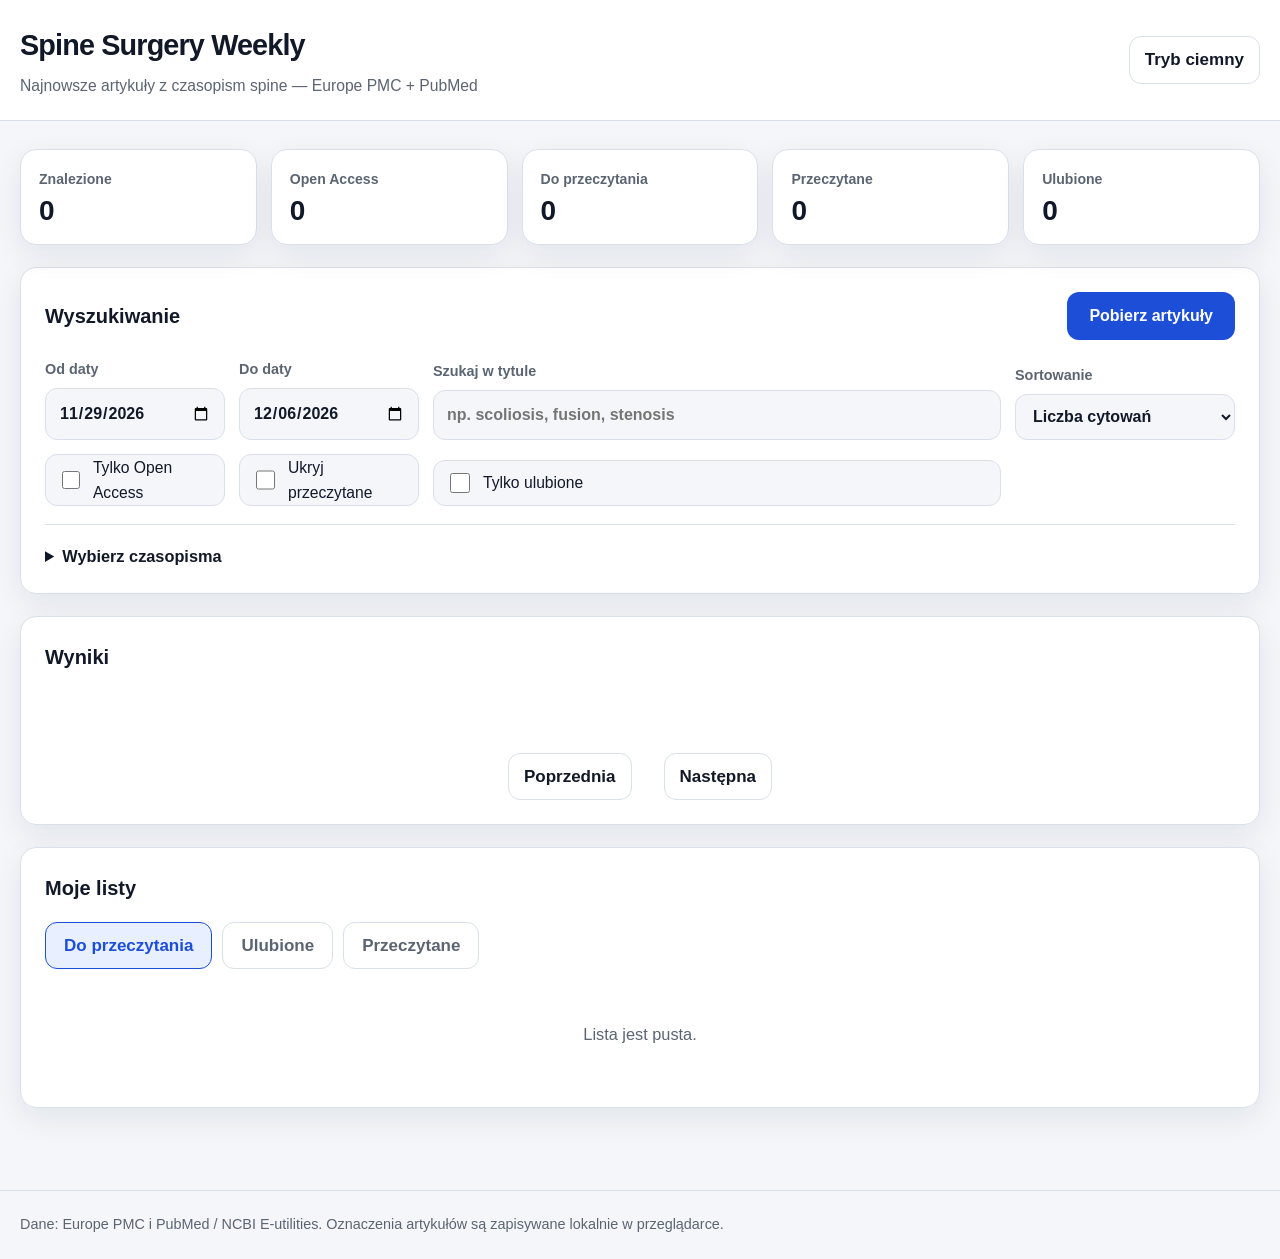
==== commit ed999b62: "Add files via upload" ====
--- a/index.html
+++ b/index.html
@@ -11,7 +11,7 @@
     <div class="container topbar-inner">
       <div>
         <h1>Spine Surgery Weekly</h1>
-        <p>Artykuły z czasopism spine — Europe PMC + PubMed</p>
+        <p>Najnowsze artykuły z czasopism spine — Europe PMC + PubMed</p>
       </div>
       <button id="themeToggle" class="ghost-btn" type="button">Tryb ciemny</button>
     </div>
@@ -35,7 +35,7 @@
       <div class="filters">
         <label>Od daty<input type="date" id="dateFrom" /></label>
         <label>Do daty<input type="date" id="dateTo" /></label>
-        <label class="wide">Szukaj w tytule<input type="search" id="titleSearch" placeholder="np. scoliosis, fusion, stenosis" /></label>
+        <label>Szukaj w tytule<input type="search" id="titleSearch" placeholder="np. scoliosis, fusion, stenosis" /></label>
         <label>Sortowanie
           <select id="sortBy">
             <option value="citations">Liczba cytowań</option>
@@ -84,7 +84,9 @@
   </main>
 
   <footer class="footer">
-    <div class="container">Dane: Europe PMC i PubMed / NCBI E-utilities. Aplikacja działa w przeglądarce; oznaczenia zapisywane są lokalnie.</div>
+    <div class="container">
+      Dane: Europe PMC i PubMed / NCBI E-utilities. Oznaczenia artykułów są zapisywane lokalnie w przeglądarce.
+    </div>
   </footer>
 
   <script src="app.js"></script>
--- a/styles.css
+++ b/styles.css
@@ -1,40 +1,118 @@
-:root{--bg:#f6f8fb;--panel:#fff;--text:#16202b;--muted:#64748b;--border:#dbe3ec;--primary:#1d4ed8;--primary-hover:#1e40af;--accent:#0f766e;--shadow:0 8px 24px rgba(15,23,42,.07)}
-body.dark{--bg:#0b1120;--panel:#111827;--text:#e5e7eb;--muted:#94a3b8;--border:#263244;--primary:#3b82f6;--primary-hover:#60a5fa;--shadow:0 8px 24px rgba(0,0,0,.35)}
-*{box-sizing:border-box}body{margin:0;background:var(--bg);color:var(--text);font-family:Inter,-apple-system,BlinkMacSystemFont,"Segoe UI",sans-serif;line-height:1.5}
-.container{width:min(1180px,calc(100% - 32px));margin:0 auto}.topbar{background:var(--panel);border-bottom:1px solid var(--border);padding:18px 0}
-.topbar-inner{display:flex;align-items:center;justify-content:space-between;gap:16px}h1{margin:0;font-size:1.45rem;letter-spacing:-.02em}
-.topbar p{margin:4px 0 0;color:var(--muted);font-size:.9rem}main{padding:24px 0 48px}
-.stats-grid{display:grid;grid-template-columns:repeat(5,1fr);gap:12px;margin-bottom:18px}
-.stat-card,.panel{background:var(--panel);border:1px solid var(--border);border-radius:14px;box-shadow:var(--shadow)}
-.stat-card{padding:14px;display:flex;flex-direction:column;gap:4px}.stat-label{color:var(--muted);font-size:.8rem}
-.stat-value{font-size:1.5rem;font-weight:700}.panel{padding:18px;margin-bottom:18px}
-.panel-head{display:flex;align-items:center;justify-content:space-between;gap:12px;margin-bottom:14px}h2{margin:0;font-size:1.1rem}
-.filters{display:grid;grid-template-columns:repeat(4,1fr);gap:12px}label{display:flex;flex-direction:column;gap:6px;font-size:.85rem;color:var(--muted)}
-input,select{width:100%;padding:10px 12px;border:1px solid var(--border);border-radius:10px;background:var(--bg);color:var(--text);font:inherit}
-input:focus,select:focus{outline:2px solid var(--primary);outline-offset:1px}.wide{grid-column:span 2}
-.checkbox-label{flex-direction:row;align-items:center;gap:8px;color:var(--text);font-size:.9rem;padding-top:24px}
-.checkbox-label input{width:18px;height:18px}.journal-details{margin-top:14px;border-top:1px solid var(--border);padding-top:14px}
-.journal-details summary{cursor:pointer;font-weight:600}.journal-list{display:grid;grid-template-columns:repeat(auto-fill,minmax(260px,1fr));gap:8px;margin-top:14px}
-.journal-item{display:flex;align-items:center;gap:8px;padding:8px 10px;border:1px solid var(--border);border-radius:10px;font-size:.9rem}
-.journal-item input{width:18px;height:18px}.journal-actions{display:flex;gap:8px;margin-top:12px}
-button{font:inherit;cursor:pointer;border-radius:10px;transition:.15s ease}.primary-btn{background:var(--primary);color:#fff;border:none;padding:10px 16px;font-weight:600}
-.primary-btn:hover{background:var(--primary-hover)}.ghost-btn{background:transparent;color:var(--text);border:1px solid var(--border);padding:8px 12px}
-.ghost-btn:hover:not(:disabled){border-color:var(--primary);color:var(--primary)}.ghost-btn:disabled{opacity:.45;cursor:not-allowed}
-.status{min-height:22px;margin-bottom:12px;color:var(--muted);font-size:.9rem}.results{display:flex;flex-direction:column;gap:12px}
-.article{border:1px solid var(--border);border-radius:12px;padding:14px}.article-top{display:flex;justify-content:space-between;gap:12px;align-items:flex-start}
-.article-title{margin:0 0 6px;font-size:1.02rem;font-weight:700}.article-title.hidden-title{filter:blur(6px);user-select:none}
-.article-title.revealed{filter:none;user-select:auto}.article-meta{color:var(--muted);font-size:.85rem;display:flex;flex-wrap:wrap;gap:6px 12px;margin-bottom:8px}
-.badges{display:flex;flex-wrap:wrap;gap:6px;margin-bottom:8px}.badge{border:1px solid var(--border);border-radius:999px;padding:2px 9px;font-size:.75rem;color:var(--muted)}
-.badge.impact{border-color:var(--accent);color:var(--accent);font-weight:600}.abstract{display:none;margin:8px 0 12px;font-size:.92rem;white-space:pre-line}
-.abstract.open{display:block}.article-actions{display:flex;flex-wrap:wrap;gap:8px}
-.article-actions button,.article-actions a{font-size:.82rem;padding:7px 11px;border-radius:8px;text-decoration:none}
-.article-actions a{border:1px solid var(--border);color:var(--text)}.article-actions a:hover{border-color:var(--primary);color:var(--primary)}
-.action-active{border-color:var(--primary)!important;color:var(--primary)!important;font-weight:600}
-.pagination{display:flex;align-items:center;justify-content:center;gap:14px;margin-top:16px}.tabs{display:flex;gap:8px;margin-bottom:14px;flex-wrap:wrap}
-.tab{border:1px solid var(--border);background:transparent;color:var(--muted);padding:8px 14px}.tab.active{border-color:var(--primary);color:var(--primary);font-weight:600}
-.saved-list{display:flex;flex-direction:column;gap:10px}.saved-item{border:1px solid var(--border);border-radius:10px;padding:12px}
-.saved-item a{color:var(--text);font-weight:600;text-decoration:none}.saved-item a:hover{color:var(--primary)}
-.empty{color:var(--muted);text-align:center;padding:24px}.muted{color:var(--muted);font-size:.88rem}
-.footer{border-top:1px solid var(--border);padding:18px 0;color:var(--muted);font-size:.82rem}
-@media(max-width:900px){.stats-grid{grid-template-columns:repeat(2,1fr)}.filters{grid-template-columns:1fr 1fr}.wide{grid-column:span 2}}
-@media(max-width:560px){.topbar-inner,.panel-head{flex-direction:column;align-items:stretch}.stats-grid,.filters{grid-template-columns:1fr}.wide{grid-column:span 1}.checkbox-label{padding-top:0}}
+:root{
+  --bg:#f4f6fa; --panel:#ffffff; --text:#111827; --muted:#5b6572;
+  --border:#d9e0ea; --primary:#1d4ed8; --primary-soft:#e8efff;
+  --accent:#0f766e; --shadow:0 10px 30px rgba(15,23,42,.08);
+}
+body.dark{
+  --bg:#0b1120; --panel:#111827; --text:#e7ebf0; --muted:#9aa6b5;
+  --border:#2a3547; --primary:#60a5fa; --primary-soft:#172238;
+  --accent:#5eead4; --shadow:0 10px 30px rgba(0,0,0,.38);
+}
+*{box-sizing:border-box}
+html{scroll-behavior:smooth}
+body{
+  margin:0; background:var(--bg); color:var(--text);
+  font-family:Inter,-apple-system,BlinkMacSystemFont,"Segoe UI",Roboto,sans-serif;
+  font-size:17px; line-height:1.6;
+}
+.container{width:min(1240px,calc(100% - 40px)); margin:0 auto}
+.topbar{background:var(--panel); border-bottom:1px solid var(--border); padding:22px 0}
+.topbar-inner{display:flex; align-items:center; justify-content:space-between; gap:20px}
+h1{margin:0; font-size:1.8rem; letter-spacing:-.03em}
+.topbar p{margin:5px 0 0; color:var(--muted); font-size:.98rem}
+main{padding:28px 0 60px}
+.stats-grid{display:grid; grid-template-columns:repeat(5,minmax(0,1fr)); gap:14px; margin-bottom:22px}
+.stat-card,.panel{background:var(--panel); border:1px solid var(--border); border-radius:16px; box-shadow:var(--shadow)}
+.stat-card{padding:18px; display:flex; flex-direction:column; gap:5px}
+.stat-label{color:var(--muted); font-size:.88rem; font-weight:600}
+.stat-value{font-size:1.75rem; font-weight:800; line-height:1.1}
+.panel{padding:24px; margin-bottom:22px}
+.panel-head{display:flex; align-items:center; justify-content:space-between; gap:16px; margin-bottom:18px}
+h2{margin:0; font-size:1.25rem}
+.filters{display:grid; grid-template-columns:180px 180px minmax(260px,1fr) 220px; gap:14px; align-items:end}
+label{display:flex; flex-direction:column; gap:7px; font-size:.9rem; font-weight:600; color:var(--muted)}
+input,select{
+  width:100%; min-height:46px; padding:11px 13px; border:1px solid var(--border);
+  border-radius:12px; background:var(--bg); color:var(--text); font:inherit; font-size:1rem;
+}
+input:focus,select:focus{outline:3px solid var(--primary-soft); border-color:var(--primary)}
+.checkbox-label{
+  flex-direction:row; align-items:center; gap:10px; min-height:46px;
+  color:var(--text); font-size:.98rem; font-weight:500; padding:0 12px;
+  border:1px solid var(--border); border-radius:12px; background:var(--bg);
+}
+.checkbox-label input{width:20px; height:20px; min-height:0; accent-color:var(--primary)}
+.journal-details{margin-top:18px; border-top:1px solid var(--border); padding-top:18px}
+.journal-details summary{cursor:pointer; font-weight:700; font-size:1.02rem}
+.journal-list{display:grid; grid-template-columns:repeat(auto-fill,minmax(320px,1fr)); gap:10px; margin-top:16px}
+.journal-item{
+  display:flex; align-items:center; gap:10px; min-height:48px; padding:10px 12px;
+  border:1px solid var(--border); border-radius:12px; font-size:.97rem; font-weight:500;
+  background:var(--bg); cursor:pointer;
+}
+.journal-item input{width:20px; height:20px; min-height:0; accent-color:var(--primary)}
+.journal-actions{display:flex; gap:10px; margin-top:14px; flex-wrap:wrap}
+button{font:inherit; cursor:pointer; border-radius:12px; transition:.15s ease}
+.primary-btn{background:var(--primary); color:#fff; border:none; min-height:46px; padding:11px 22px; font-weight:700; font-size:1rem}
+.primary-btn:hover{filter:brightness(1.08)}
+.primary-btn:disabled{opacity:.55; cursor:not-allowed}
+.ghost-btn{background:transparent; color:var(--text); border:1px solid var(--border); min-height:42px; padding:9px 15px; font-weight:600}
+.ghost-btn:hover:not(:disabled){border-color:var(--primary); color:var(--primary)}
+.ghost-btn:disabled{opacity:.45; cursor:not-allowed}
+.status{
+  min-height:26px; margin-bottom:16px; color:var(--muted); font-size:1rem; font-weight:500;
+}
+.status.error{color:#dc2626}
+.results{display:flex; flex-direction:column; gap:16px}
+.article{border:1px solid var(--border); border-radius:16px; padding:20px; background:var(--bg)}
+.article-title{margin:0 0 10px; font-size:1.18rem; font-weight:800; line-height:1.35; letter-spacing:-.01em}
+.article-meta{
+  color:var(--muted); font-size:.92rem; display:flex; flex-wrap:wrap;
+  gap:6px 16px; margin-bottom:10px; font-weight:500;
+}
+.badges{display:flex; flex-wrap:wrap; gap:8px; margin-bottom:12px}
+.badge{
+  border:1px solid var(--border); border-radius:999px; padding:4px 12px;
+  font-size:.82rem; font-weight:700; color:var(--muted); background:var(--panel);
+}
+.badge.impact{border-color:var(--accent); color:var(--accent)}
+.badge.oa{border-color:var(--primary); color:var(--primary)}
+.abstract{
+  display:none; margin:4px 0 16px; padding:16px; border:1px solid var(--border);
+  border-radius:12px; background:var(--panel); font-size:1rem; line-height:1.65;
+  white-space:pre-line; overflow-wrap:anywhere;
+}
+.abstract.open{display:block}
+.article-actions{display:flex; flex-wrap:wrap; gap:10px}
+.article-actions button,.article-actions a{
+  font-size:.92rem; min-height:40px; padding:8px 14px; border-radius:10px;
+  text-decoration:none; display:inline-flex; align-items:center;
+}
+.article-actions a{border:1px solid var(--border); color:var(--text); font-weight:600}
+.article-actions a:hover{border-color:var(--primary); color:var(--primary)}
+.action-active{border-color:var(--primary)!important; color:var(--primary)!important; background:var(--primary-soft)!important}
+.pagination{display:flex; align-items:center; justify-content:center; gap:16px; margin-top:20px}
+.tabs{display:flex; gap:10px; margin-bottom:16px; flex-wrap:wrap}
+.tab{border:1px solid var(--border); background:transparent; color:var(--muted); min-height:44px; padding:9px 18px; font-weight:700}
+.tab.active{border-color:var(--primary); color:var(--primary); background:var(--primary-soft)}
+.saved-list{display:flex; flex-direction:column; gap:12px}
+.saved-item{border:1px solid var(--border); border-radius:12px; padding:16px; background:var(--bg)}
+.saved-item a{color:var(--text); font-weight:700; text-decoration:none; font-size:1.02rem; line-height:1.4}
+.saved-item a:hover{color:var(--primary)}
+.empty{color:var(--muted); text-align:center; padding:36px 16px; font-size:1.02rem}
+.muted{color:var(--muted); font-size:.95rem}
+.footer{border-top:1px solid var(--border); padding:22px 0; color:var(--muted); font-size:.9rem}
+@media(max-width:1050px){
+  .filters{grid-template-columns:repeat(2,minmax(0,1fr))}
+  .stats-grid{grid-template-columns:repeat(3,minmax(0,1fr))}
+}
+@media(max-width:700px){
+  body{font-size:16px}
+  .container{width:calc(100% - 24px)}
+  .topbar-inner,.panel-head{flex-direction:column; align-items:stretch}
+  .stats-grid{grid-template-columns:repeat(2,minmax(0,1fr))}
+  .filters{grid-template-columns:1fr}
+  .panel{padding:18px}
+  .article{padding:16px}
+  .article-title{font-size:1.08rem}
+}
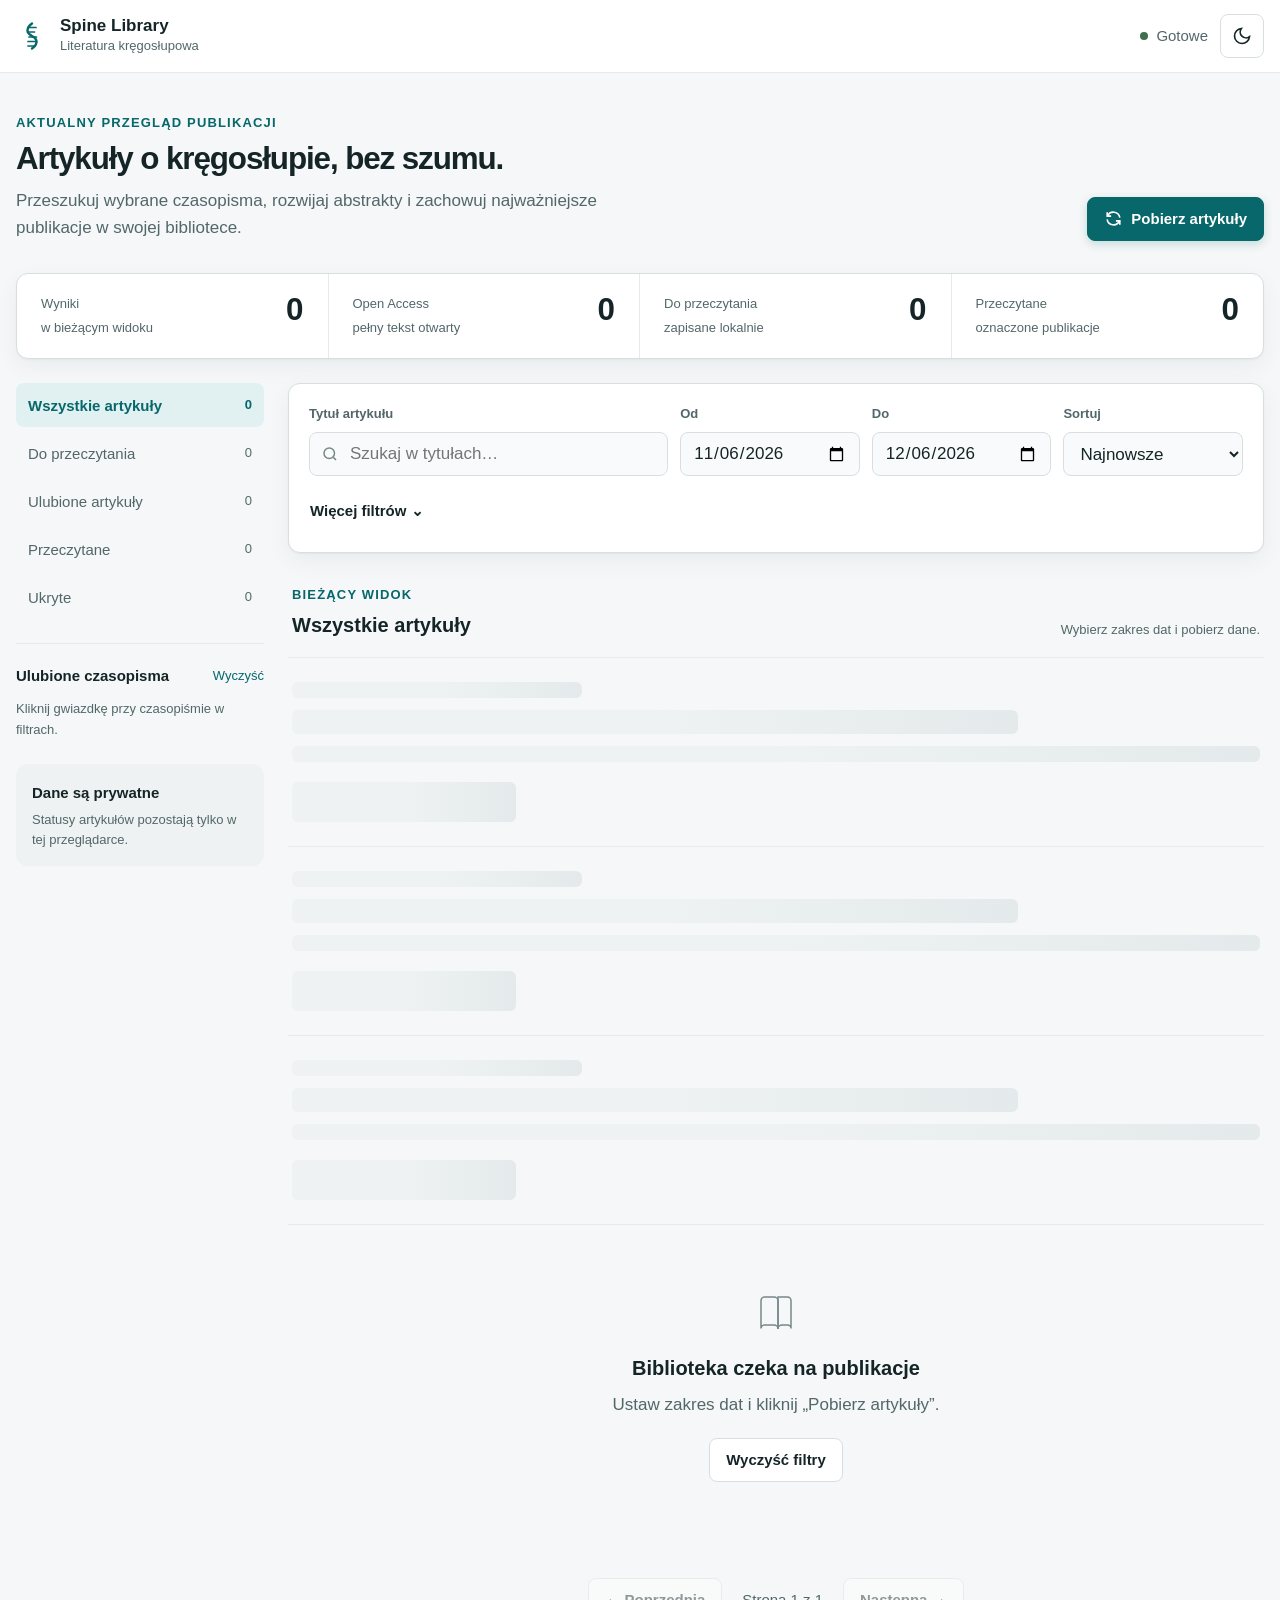
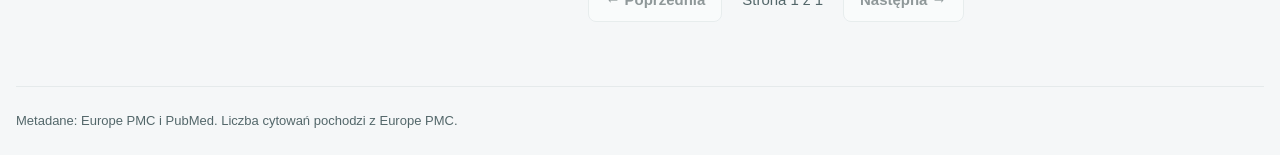
==== commit bbd868c1: "Add files via upload" ====
--- a/index.html
+++ b/index.html
@@ -1,94 +1,150 @@
-<!DOCTYPE html>
+<!doctype html>
 <html lang="pl">
 <head>
-  <meta charset="UTF-8" />
-  <meta name="viewport" content="width=device-width, initial-scale=1.0" />
-  <title>Spine Surgery Weekly</title>
-  <link rel="stylesheet" href="styles.css" />
+  <meta charset="utf-8">
+  <meta name="viewport" content="width=device-width,initial-scale=1">
+  <meta name="color-scheme" content="light dark">
+  <meta name="theme-color" content="#f5f7f8">
+  <title>Spine Library — przegląd literatury</title>
+  <link rel="preconnect" href="https://api.fontshare.com">
+  <link href="https://api.fontshare.com/v2/css?f[]=satoshi@400,500,600,700&display=swap" rel="stylesheet">
+  <link rel="stylesheet" href="styles.css">
+  <script src="app.js" defer></script>
 </head>
 <body>
-  <header class="topbar">
-    <div class="container topbar-inner">
-      <div>
-        <h1>Spine Surgery Weekly</h1>
-        <p>Najnowsze artykuły z czasopism spine — Europe PMC + PubMed</p>
+  <a class="skip-link" href="#main">Przejdź do treści</a>
+  <header class="app-header">
+    <div class="header-inner">
+      <a class="brand" href="#" aria-label="Spine Library — strona główna">
+        <svg class="brand-mark" viewBox="0 0 32 32" width="32" height="32" fill="none" aria-hidden="true">
+          <path d="M16 3.5c-3 2.1-4.5 4.5-4.5 7.1 0 2.2 1.3 3.6 4.5 5.4 3.2 1.8 4.5 3.2 4.5 5.4 0 2.6-1.5 5-4.5 7.1" stroke="currentColor" stroke-width="2.4" stroke-linecap="round"/>
+          <path d="M12 7.5h8M11.5 12h7M13 17h7.5M12 21.5h8.5M12 26h7" stroke="currentColor" stroke-width="1.7" stroke-linecap="round"/>
+        </svg>
+        <span><strong>Spine Library</strong><small>Literatura kręgosłupowa</small></span>
+      </a>
+      <div class="header-actions">
+        <span class="connection" id="connectionState" aria-live="polite"><span class="status-dot"></span>Gotowe</span>
+        <button class="icon-button" id="themeToggle" type="button" aria-label="Włącz tryb ciemny" title="Zmień motyw">
+          <svg class="theme-icon" viewBox="0 0 24 24" width="20" height="20" fill="none" stroke="currentColor" stroke-width="2" aria-hidden="true"><path d="M21 12.79A9 9 0 1 1 11.21 3 7 7 0 0 0 21 12.79Z"/></svg>
+        </button>
       </div>
-      <button id="themeToggle" class="ghost-btn" type="button">Tryb ciemny</button>
     </div>
   </header>
 
-  <main class="container">
-    <section class="stats-grid" id="statsGrid">
-      <div class="stat-card"><span class="stat-label">Znalezione</span><span class="stat-value" id="statTotal">0</span></div>
-      <div class="stat-card"><span class="stat-label">Open Access</span><span class="stat-value" id="statOA">0</span></div>
-      <div class="stat-card"><span class="stat-label">Do przeczytania</span><span class="stat-value" id="statToRead">0</span></div>
-      <div class="stat-card"><span class="stat-label">Przeczytane</span><span class="stat-value" id="statRead">0</span></div>
-      <div class="stat-card"><span class="stat-label">Ulubione</span><span class="stat-value" id="statFavorites">0</span></div>
+  <main id="main" class="shell">
+    <section class="intro" aria-labelledby="pageTitle">
+      <div>
+        <p class="eyebrow">Aktualny przegląd publikacji</p>
+        <h1 id="pageTitle">Artykuły o kręgosłupie, bez szumu.</h1>
+        <p class="intro-copy">Przeszukuj wybrane czasopisma, rozwijaj abstrakty i zachowuj najważniejsze publikacje w swojej bibliotece.</p>
+      </div>
+      <button id="fetchButton" class="primary-button" type="button">
+        <svg viewBox="0 0 24 24" width="19" height="19" fill="none" stroke="currentColor" stroke-width="2" aria-hidden="true"><path d="M20 11a8.1 8.1 0 0 0-15.5-2M4 4v5h5M4 13a8.1 8.1 0 0 0 15.5 2M20 20v-5h-5"/></svg>
+        <span>Pobierz artykuły</span>
+      </button>
     </section>
 
-    <section class="panel">
-      <div class="panel-head">
-        <h2>Wyszukiwanie</h2>
-        <button id="loadBtn" class="primary-btn" type="button">Pobierz artykuły</button>
-      </div>
-
-      <div class="filters">
-        <label>Od daty<input type="date" id="dateFrom" /></label>
-        <label>Do daty<input type="date" id="dateTo" /></label>
-        <label>Szukaj w tytule<input type="search" id="titleSearch" placeholder="np. scoliosis, fusion, stenosis" /></label>
-        <label>Sortowanie
-          <select id="sortBy">
-            <option value="citations">Liczba cytowań</option>
-            <option value="date">Data publikacji</option>
-            <option value="journal">Czasopismo</option>
-          </select>
-        </label>
-        <label class="checkbox-label"><input type="checkbox" id="oaOnly" />Tylko Open Access</label>
-        <label class="checkbox-label"><input type="checkbox" id="hideRead" />Ukryj przeczytane</label>
-        <label class="checkbox-label"><input type="checkbox" id="favoritesOnly" />Tylko ulubione</label>
-      </div>
-
-      <details class="journal-details">
-        <summary>Wybierz czasopisma</summary>
-        <div id="journalList" class="journal-list"></div>
-        <div class="journal-actions">
-          <button id="selectAllJournals" class="ghost-btn" type="button">Zaznacz wszystkie</button>
-          <button id="clearJournals" class="ghost-btn" type="button">Wyczyść</button>
-        </div>
-      </details>
+    <section class="stats" aria-label="Statystyki">
+      <article class="stat"><span>Wyniki</span><strong id="statResults">0</strong><small>w bieżącym widoku</small></article>
+      <article class="stat"><span>Open Access</span><strong id="statOpen">0</strong><small>pełny tekst otwarty</small></article>
+      <article class="stat"><span>Do przeczytania</span><strong id="statQueue">0</strong><small>zapisane lokalnie</small></article>
+      <article class="stat"><span>Przeczytane</span><strong id="statRead">0</strong><small>oznaczone publikacje</small></article>
     </section>
 
-    <section class="panel">
-      <div class="panel-head">
-        <h2>Wyniki</h2>
-        <span id="resultInfo" class="muted"></span>
-      </div>
-      <div id="status" class="status"></div>
-      <div id="results" class="results"></div>
-      <div class="pagination">
-        <button id="prevPage" class="ghost-btn" type="button">Poprzednia</button>
-        <span id="pageInfo" class="muted"></span>
-        <button id="nextPage" class="ghost-btn" type="button">Następna</button>
-      </div>
-    </section>
+    <div class="workspace">
+      <aside class="sidebar" aria-label="Nawigacja biblioteki">
+        <nav class="view-nav" aria-label="Widoki">
+          <button class="nav-item active" data-view="all" type="button"><span>Wszystkie artykuły</span><output id="countAll">0</output></button>
+          <button class="nav-item" data-view="queue" type="button"><span>Do przeczytania</span><output id="countQueue">0</output></button>
+          <button class="nav-item" data-view="favorites" type="button"><span>Ulubione artykuły</span><output id="countFavorites">0</output></button>
+          <button class="nav-item" data-view="read" type="button"><span>Przeczytane</span><output id="countRead">0</output></button>
+          <button class="nav-item" data-view="hidden" type="button"><span>Ukryte</span><output id="countHidden">0</output></button>
+        </nav>
 
-    <section class="panel">
-      <div class="panel-head"><h2>Moje listy</h2></div>
-      <div class="tabs">
-        <button class="tab active" data-list="toRead" type="button">Do przeczytania</button>
-        <button class="tab" data-list="favorites" type="button">Ulubione</button>
-        <button class="tab" data-list="read" type="button">Przeczytane</button>
-      </div>
-      <div id="savedList" class="saved-list"></div>
-    </section>
+        <div class="sidebar-section">
+          <div class="sidebar-heading"><h2>Ulubione czasopisma</h2><button id="clearFavoriteJournals" type="button">Wyczyść</button></div>
+          <div id="favoriteJournals" class="favorite-journals"><p class="sidebar-empty">Kliknij gwiazdkę przy czasopiśmie w filtrach.</p></div>
+        </div>
+
+        <div class="sidebar-note">
+          <strong>Dane są prywatne</strong>
+          <p>Statusy artykułów pozostają tylko w tej przeglądarce.</p>
+        </div>
+      </aside>
+
+      <section class="content" aria-labelledby="resultsHeading">
+        <form id="filters" class="filters" autocomplete="off">
+          <div class="search-field">
+            <label for="titleSearch">Tytuł artykułu</label>
+            <div class="input-with-icon">
+              <svg viewBox="0 0 24 24" width="18" height="18" fill="none" stroke="currentColor" stroke-width="2" aria-hidden="true"><circle cx="11" cy="11" r="7"/><path d="m20 20-3.5-3.5"/></svg>
+              <input id="titleSearch" name="titleSearch" type="search" placeholder="Szukaj w tytułach…">
+            </div>
+          </div>
+          <div class="date-field"><label for="dateFrom">Od</label><input id="dateFrom" name="dateFrom" type="date" required></div>
+          <div class="date-field"><label for="dateTo">Do</label><input id="dateTo" name="dateTo" type="date" required></div>
+          <div class="sort-field"><label for="sortBy">Sortuj</label><select id="sortBy" name="sortBy"><option value="date">Najnowsze</option><option value="citations">Najczęściej cytowane</option><option value="journal">Czasopismo A–Z</option><option value="title">Tytuł A–Z</option></select></div>
+          <button id="mobileFetchButton" class="primary-button mobile-fetch" type="button">Pobierz</button>
+          <button id="advancedToggle" class="secondary-button advanced-toggle" type="button" aria-expanded="false" aria-controls="advancedFilters">Więcej filtrów <span aria-hidden="true">⌄</span></button>
+          <div id="advancedFilters" class="advanced-filters" hidden>
+            <fieldset>
+              <legend>Dostęp</legend>
+              <label class="check"><input id="openOnly" type="checkbox"><span>Tylko Open Access</span></label>
+            </fieldset>
+            <fieldset class="journal-fieldset">
+              <div class="legend-row"><legend>Czasopisma</legend><div><button id="selectAll" type="button">Wszystkie</button><button id="selectNone" type="button">Żadne</button></div></div>
+              <div id="journalFilters" class="journal-grid"></div>
+            </fieldset>
+          </div>
+        </form>
+
+        <div class="results-header">
+          <div><p class="eyebrow" id="viewEyebrow">Bieżący widok</p><h2 id="resultsHeading">Wszystkie artykuły</h2></div>
+          <p id="updatedText" class="updated-text">Wybierz zakres dat i pobierz dane.</p>
+        </div>
+
+        <div id="notice" class="notice" role="status" aria-live="polite" hidden></div>
+        <div id="loading" class="loading-list" aria-label="Pobieranie artykułów" hidden>
+          <article class="article-card skeleton-card"><div class="skeleton line short"></div><div class="skeleton line title"></div><div class="skeleton line"></div><div class="skeleton actions"></div></article>
+          <article class="article-card skeleton-card"><div class="skeleton line short"></div><div class="skeleton line title"></div><div class="skeleton line"></div><div class="skeleton actions"></div></article>
+          <article class="article-card skeleton-card"><div class="skeleton line short"></div><div class="skeleton line title"></div><div class="skeleton line"></div><div class="skeleton actions"></div></article>
+        </div>
+        <div id="results" class="article-list"></div>
+        <div id="emptyState" class="empty-state" hidden>
+          <svg viewBox="0 0 48 48" width="48" height="48" fill="none" stroke="currentColor" stroke-width="1.5" aria-hidden="true"><path d="M9 11.5A3.5 3.5 0 0 1 12.5 8H22a4 4 0 0 1 4 4v28a4 4 0 0 0-4-4h-9.5A3.5 3.5 0 0 0 9 39.5v-28Z"/><path d="M39 11.5A3.5 3.5 0 0 0 35.5 8H26v32a4 4 0 0 1 4-4h5.5a3.5 3.5 0 0 1 3.5 3.5v-28Z"/></svg>
+          <h3 id="emptyTitle">Brak artykułów</h3><p id="emptyText">Zmień filtry lub pobierz nowsze publikacje.</p><button id="emptyAction" class="secondary-button" type="button">Wyczyść filtry</button>
+        </div>
+
+        <nav id="pagination" class="pagination" aria-label="Stronicowanie" hidden>
+          <button id="prevPage" class="secondary-button" type="button">← Poprzednia</button>
+          <span id="pageInfo">Strona 1 z 1</span>
+          <button id="nextPage" class="secondary-button" type="button">Następna →</button>
+        </nav>
+      </section>
+    </div>
   </main>
 
-  <footer class="footer">
-    <div class="container">
-      Dane: Europe PMC i PubMed / NCBI E-utilities. Oznaczenia artykułów są zapisywane lokalnie w przeglądarce.
-    </div>
-  </footer>
+  <template id="articleTemplate">
+    <article class="article-card">
+      <div class="article-main">
+        <div class="article-kicker"><span class="journal-name"></span><span class="separator">•</span><time></time><span class="oa-label" hidden>Open Access</span><span class="impact-label" hidden>Wysoki wpływ</span></div>
+        <h3 class="article-title"></h3>
+        <p class="article-meta"><span class="citation-count"></span><span class="source-name"></span></p>
+        <div class="abstract-panel" hidden><h4>Abstrakt</h4><div class="abstract-text"></div></div>
+      </div>
+      <div class="article-actions">
+        <button class="text-button abstract-button" type="button" aria-expanded="false">Pokaż abstrakt</button>
+        <a class="text-link pubmed-link" target="_blank" rel="noopener noreferrer">PubMed ↗</a>
+        <div class="action-group" aria-label="Zarządzaj artykułem">
+          <button class="action-button queue-button" type="button" title="Dodaj do przeczytania" aria-label="Dodaj do przeczytania"><span aria-hidden="true">＋</span><span class="action-label">Do przeczytania</span></button>
+          <button class="action-button favorite-button" type="button" title="Dodaj do ulubionych" aria-label="Dodaj do ulubionych"><span aria-hidden="true">☆</span><span class="action-label">Ulubione</span></button>
+          <button class="action-button read-button" type="button" title="Oznacz jako przeczytane" aria-label="Oznacz jako przeczytane"><span aria-hidden="true">✓</span><span class="action-label">Przeczytane</span></button>
+          <button class="action-button hide-button" type="button" title="Ukryj artykuł" aria-label="Ukryj artykuł"><span aria-hidden="true">—</span><span class="action-label">Ukryj</span></button>
+        </div>
+      </div>
+    </article>
+  </template>
 
-  <script src="app.js"></script>
+  <footer><p>Metadane: Europe PMC i PubMed. Liczba cytowań pochodzi z Europe PMC.</p></footer>
 </body>
 </html>
--- a/styles.css
+++ b/styles.css
@@ -1,118 +1,37 @@
-:root{
-  --bg:#f4f6fa; --panel:#ffffff; --text:#111827; --muted:#5b6572;
-  --border:#d9e0ea; --primary:#1d4ed8; --primary-soft:#e8efff;
-  --accent:#0f766e; --shadow:0 10px 30px rgba(15,23,42,.08);
+/* Art direction: clinical literature workspace → calm, precise, editorial.
+   Palette: cool neutral, deep teal accent. Typography: Satoshi for clarity.
+   Density: balanced — scannable metadata, generous reading space. */
+:root,[data-theme="light"]{
+  --font-body:'Satoshi','Segoe UI',sans-serif;
+  --text-xs:clamp(.75rem,.72rem + .12vw,.8125rem);--text-sm:clamp(.875rem,.84rem + .12vw,.9375rem);--text-base:clamp(1rem,.96rem + .16vw,1.0625rem);--text-lg:clamp(1.125rem,1.06rem + .28vw,1.25rem);--text-xl:clamp(1.6rem,1.4rem + .7vw,2rem);
+  --space-1:.25rem;--space-2:.5rem;--space-3:.75rem;--space-4:1rem;--space-5:1.25rem;--space-6:1.5rem;--space-8:2rem;--space-10:2.5rem;--space-12:3rem;--space-16:4rem;
+  --bg:#f5f7f8;--surface:#ffffff;--surface-2:#f9fafb;--surface-offset:#eef2f3;--dynamic:#e4eaeb;--border:#d7dfe1;--divider:#e5eaeb;
+  --text:#152426;--muted:#53676a;--faint:#77888a;--inverse:#fff;--primary:#07676b;--primary-hover:#035257;--primary-soft:#e1f0f0;--error:#a33b52;--error-soft:#f8e9ed;--success:#3e704f;--warning:#8a5a17;
+  --radius-sm:.375rem;--radius-md:.5rem;--radius-lg:.75rem;--radius-xl:1rem;--radius-full:999px;--shadow:0 1px 2px rgb(21 36 38/.04),0 8px 24px rgb(21 36 38/.05);--transition:180ms cubic-bezier(.16,1,.3,1);--max:1280px;
 }
-body.dark{
-  --bg:#0b1120; --panel:#111827; --text:#e7ebf0; --muted:#9aa6b5;
-  --border:#2a3547; --primary:#60a5fa; --primary-soft:#172238;
-  --accent:#5eead4; --shadow:0 10px 30px rgba(0,0,0,.38);
+[data-theme="dark"]{--bg:#131819;--surface:#191f20;--surface-2:#1e2526;--surface-offset:#252d2e;--dynamic:#303a3b;--border:#394547;--divider:#2a3334;--text:#edf2f2;--muted:#a8b8ba;--faint:#849597;--inverse:#102022;--primary:#78c6c8;--primary-hover:#9bd9da;--primary-soft:#233d3e;--error:#ed91a5;--error-soft:#452831;--success:#8bc69d;--warning:#d7ac69;--shadow:0 8px 24px rgb(0 0 0/.24)}
+*,*::before,*::after{box-sizing:border-box;margin:0;padding:0}html{-webkit-text-size-adjust:none;text-size-adjust:none;scroll-behavior:smooth;scroll-padding-top:5rem}body{min-height:100dvh;background:var(--bg);color:var(--text);font:var(--text-base)/1.55 var(--font-body);-webkit-font-smoothing:antialiased}button,input,select{font:inherit;color:inherit}button{cursor:pointer}svg{display:block}a{color:inherit}button,a,input,select{transition:color var(--transition),background var(--transition),border-color var(--transition),box-shadow var(--transition)}:focus-visible{outline:2px solid var(--primary);outline-offset:3px}.skip-link{position:fixed;z-index:100;top:var(--space-3);left:var(--space-3);transform:translateY(-200%);background:var(--primary);color:var(--inverse);padding:var(--space-2) var(--space-4);border-radius:var(--radius-md)}.skip-link:focus{transform:none}
+.app-header{position:sticky;z-index:20;top:0;background:color-mix(in oklab,var(--surface) 92%,transparent);border-bottom:1px solid var(--divider);backdrop-filter:blur(14px)}.header-inner{width:min(calc(100% - 2rem),var(--max));min-height:4.5rem;margin:auto;display:flex;align-items:center;justify-content:space-between;gap:var(--space-4)}.brand{display:flex;align-items:center;gap:var(--space-3);color:var(--text);text-decoration:none}.brand-mark{color:var(--primary)}.brand span{display:flex;flex-direction:column}.brand strong{font-size:var(--text-base);line-height:1.2}.brand small{font-size:var(--text-xs);color:var(--muted)}.header-actions,.connection{display:flex;align-items:center;gap:var(--space-3)}.connection{font-size:var(--text-sm);color:var(--muted);gap:var(--space-2)}.status-dot{width:.5rem;height:.5rem;border-radius:50%;background:var(--success)}.connection.loading .status-dot{background:var(--warning);animation:pulse 1.2s infinite}.connection.error .status-dot{background:var(--error)}.icon-button{width:2.75rem;height:2.75rem;display:grid;place-items:center;border:1px solid var(--border);border-radius:var(--radius-md);background:var(--surface)}.icon-button:hover{background:var(--surface-offset)}
+.shell{width:min(calc(100% - 2rem),var(--max));margin:auto;padding-block:var(--space-10) var(--space-16)}.intro{display:flex;align-items:end;justify-content:space-between;gap:var(--space-8);padding-bottom:var(--space-8)}.eyebrow{color:var(--primary);font-size:var(--text-xs);font-weight:700;letter-spacing:.09em;text-transform:uppercase}.intro h1{font-size:var(--text-xl);line-height:1.12;letter-spacing:-.035em;margin-top:var(--space-2)}.intro-copy{max-width:65ch;color:var(--muted);margin-top:var(--space-3)}.primary-button,.secondary-button{min-height:2.75rem;border-radius:var(--radius-md);padding:0 var(--space-4);font-size:var(--text-sm);font-weight:700}.primary-button{display:inline-flex;align-items:center;justify-content:center;gap:var(--space-2);border:1px solid var(--primary);background:var(--primary);color:var(--inverse);box-shadow:0 3px 10px color-mix(in oklab,var(--primary) 20%,transparent)}.primary-button:hover{background:var(--primary-hover);border-color:var(--primary-hover)}.primary-button:disabled{cursor:wait;opacity:.65}.secondary-button{border:1px solid var(--border);background:var(--surface);color:var(--text)}.secondary-button:hover{border-color:var(--primary);color:var(--primary)}
+.stats{display:grid;grid-template-columns:repeat(4,1fr);background:var(--surface);border:1px solid var(--border);border-radius:var(--radius-lg);box-shadow:var(--shadow);overflow:hidden;margin-bottom:var(--space-6)}.stat{padding:var(--space-5) var(--space-6);display:grid;grid-template-columns:1fr auto;gap:var(--space-1) var(--space-4);border-right:1px solid var(--divider)}.stat:last-child{border:0}.stat span,.stat small{font-size:var(--text-xs);color:var(--muted)}.stat strong{grid-row:1/3;grid-column:2;font-size:var(--text-xl);line-height:1;font-variant-numeric:tabular-nums}.stat small{align-self:end}
+.workspace{display:grid;grid-template-columns:15.5rem minmax(0,1fr);gap:var(--space-6);align-items:start}.sidebar{position:sticky;top:6rem;display:flex;flex-direction:column;gap:var(--space-6)}.view-nav{display:flex;flex-direction:column;gap:var(--space-1)}.nav-item{min-height:2.75rem;display:flex;align-items:center;justify-content:space-between;border:0;border-radius:var(--radius-md);padding:0 var(--space-3);background:transparent;text-align:left;font-size:var(--text-sm);color:var(--muted)}.nav-item:hover{background:var(--surface-offset);color:var(--text)}.nav-item.active{background:var(--primary-soft);color:var(--primary);font-weight:700}.nav-item output{font-size:var(--text-xs);font-variant-numeric:tabular-nums}.sidebar-section{border-top:1px solid var(--divider);padding-top:var(--space-5)}.sidebar-heading{display:flex;align-items:center;justify-content:space-between;margin-bottom:var(--space-3)}.sidebar-heading h2{font-size:var(--text-sm)}.sidebar-heading button,.legend-row button{border:0;background:none;color:var(--primary);font-size:var(--text-xs)}.favorite-journals{display:flex;flex-direction:column;gap:var(--space-1)}.favorite-journal{display:flex;align-items:center;justify-content:space-between;gap:var(--space-2);min-height:2.5rem;border:0;background:transparent;color:var(--muted);text-align:left;font-size:var(--text-xs)}.favorite-journal:hover{color:var(--primary)}.sidebar-empty,.sidebar-note p{color:var(--muted);font-size:var(--text-xs)}.sidebar-note{background:var(--surface-offset);border-radius:var(--radius-lg);padding:var(--space-4)}.sidebar-note strong{font-size:var(--text-sm)}.sidebar-note p{margin-top:var(--space-1)}
+.content{min-width:0}.filters{display:grid;grid-template-columns:minmax(13rem,2fr) repeat(2,minmax(9rem,1fr)) minmax(11rem,1fr);gap:var(--space-3);background:var(--surface);border:1px solid var(--border);border-radius:var(--radius-lg);padding:var(--space-5);box-shadow:var(--shadow)}.filters label,.filters legend{display:block;font-size:var(--text-xs);font-weight:700;color:var(--muted);margin-bottom:var(--space-2)}.filters input,.filters select{width:100%;min-height:2.75rem;border:1px solid var(--border);border-radius:var(--radius-md);background:var(--surface-2);padding:0 var(--space-3)}.filters input:hover,.filters select:hover{border-color:var(--faint)}.input-with-icon{position:relative}.input-with-icon svg{position:absolute;left:var(--space-3);top:50%;transform:translateY(-50%);color:var(--faint);pointer-events:none}.input-with-icon input{padding-left:2.5rem}.advanced-toggle{grid-column:1/-1;justify-self:start;background:transparent;border-color:transparent;padding-inline:0}.advanced-filters{grid-column:1/-1;border-top:1px solid var(--divider);padding-top:var(--space-4)}.advanced-filters fieldset{border:0}.check{display:flex!important;align-items:center;gap:var(--space-2);width:max-content;font-weight:500!important;color:var(--text)!important}.check input{width:1.125rem;height:1.125rem;min-height:0}.journal-fieldset{margin-top:var(--space-5)}.legend-row{display:flex;align-items:center;justify-content:space-between}.legend-row>div{display:flex;gap:var(--space-3)}.journal-grid{display:grid;grid-template-columns:repeat(2,minmax(0,1fr));gap:var(--space-2)}.journal-option{display:grid;grid-template-columns:auto 1fr auto;align-items:center;gap:var(--space-2);min-height:2.75rem;padding:var(--space-2);border-radius:var(--radius-md);font-size:var(--text-xs)}.journal-option:hover{background:var(--surface-offset)}.journal-option input{width:1.125rem;height:1.125rem;min-height:0}.journal-option label{margin:0;color:var(--text);font-weight:500}.journal-star{width:2.25rem;height:2.25rem;border:0;background:none;color:var(--faint);font-size:1.2rem}.journal-star.active{color:var(--warning)}.mobile-fetch{display:none}
+.results-header{display:flex;align-items:end;justify-content:space-between;gap:var(--space-5);padding:var(--space-8) var(--space-1) var(--space-4);border-bottom:1px solid var(--divider)}.results-header h2{font-size:var(--text-lg);margin-top:var(--space-1)}.updated-text{font-size:var(--text-xs);color:var(--muted);text-align:right}.notice{margin-top:var(--space-4);padding:var(--space-3) var(--space-4);border-radius:var(--radius-md);background:var(--primary-soft);color:var(--text);font-size:var(--text-sm)}.notice.error{background:var(--error-soft);color:var(--error)}.article-list,.loading-list{display:flex;flex-direction:column}.article-card{display:grid;grid-template-columns:minmax(0,1fr) auto;gap:var(--space-5);padding:var(--space-6) var(--space-1);border-bottom:1px solid var(--divider);content-visibility:auto;contain-intrinsic-size:auto 240px}.article-card:hover{background:color-mix(in oklab,var(--surface) 58%,transparent)}.article-kicker,.article-meta{display:flex;align-items:center;flex-wrap:wrap;gap:var(--space-2);font-size:var(--text-xs);color:var(--muted)}.journal-name{color:var(--primary);font-weight:700}.oa-label,.impact-label{padding:.15rem var(--space-2);border-radius:var(--radius-full);background:var(--primary-soft);color:var(--primary);font-weight:700}.impact-label{background:var(--surface-offset);color:var(--muted)}.article-title{max-width:42ch;font-size:var(--text-lg);line-height:1.3;letter-spacing:-.015em;margin-block:var(--space-3) var(--space-2)}.article-meta span+span::before{content:'·';margin-right:var(--space-2)}.abstract-panel{max-width:76ch;margin-top:var(--space-5);padding:var(--space-4);background:var(--surface-offset);border-radius:var(--radius-md)}.abstract-panel h4{font-size:var(--text-sm);margin-bottom:var(--space-2)}.abstract-text{font-size:var(--text-sm);color:var(--text);white-space:pre-line}.abstract-empty{color:var(--muted);font-style:italic}.article-actions{min-width:11.75rem;display:flex;flex-direction:column;align-items:flex-end;gap:var(--space-3)}.text-button,.text-link{min-height:2.5rem;display:inline-flex;align-items:center;border:0;background:none;color:var(--primary);font-size:var(--text-sm);font-weight:700;text-decoration:none}.text-button:hover,.text-link:hover{text-decoration:underline}.action-group{display:grid;grid-template-columns:repeat(2,1fr);gap:var(--space-1)}.action-button{min-height:2.5rem;min-width:2.5rem;display:flex;align-items:center;justify-content:center;gap:var(--space-1);border:1px solid transparent;border-radius:var(--radius-md);background:transparent;color:var(--muted);font-size:var(--text-xs)}.action-button:hover{background:var(--surface-offset);color:var(--text)}.action-button.active{background:var(--primary-soft);color:var(--primary);font-weight:700}.action-label{display:none}.empty-state{display:flex;flex-direction:column;align-items:center;text-align:center;padding:var(--space-16) var(--space-6);color:var(--muted)}.empty-state svg{margin-bottom:var(--space-4);color:var(--faint)}.empty-state h3{color:var(--text);font-size:var(--text-lg)}.empty-state p{max-width:40ch;margin:var(--space-2) 0 var(--space-5)}.pagination{display:flex;align-items:center;justify-content:center;gap:var(--space-5);padding-top:var(--space-8)}.pagination span{font-size:var(--text-sm);color:var(--muted);font-variant-numeric:tabular-nums}.pagination button:disabled{opacity:.45;cursor:not-allowed}
+.skeleton-card{display:block}.skeleton{background:linear-gradient(90deg,var(--surface-offset) 25%,var(--dynamic) 50%,var(--surface-offset) 75%);background-size:200% 100%;animation:shimmer 1.4s ease-in-out infinite;border-radius:var(--radius-sm)}.skeleton.line{height:1rem;margin-bottom:var(--space-3)}.skeleton.line.short{width:30%}.skeleton.line.title{width:75%;height:1.5rem}.skeleton.actions{width:14rem;height:2.5rem;margin-top:var(--space-5)}footer{width:min(calc(100% - 2rem),var(--max));margin:auto;border-top:1px solid var(--divider);padding:var(--space-6) 0;color:var(--muted);font-size:var(--text-xs)}
+@keyframes shimmer{to{background-position:-200% 0}}@keyframes pulse{50%{opacity:.35}}
+@media (max-width:1024px){.workspace{grid-template-columns:1fr}.sidebar{position:static}.view-nav{display:grid;grid-template-columns:repeat(5,1fr);overflow-x:auto;padding-bottom:var(--space-1)}.nav-item{white-space:nowrap}.sidebar-section,.sidebar-note{display:none}.filters{grid-template-columns:2fr 1fr 1fr}.sort-field{grid-column:1/2}.journal-grid{grid-template-columns:1fr 1fr}}
+@media (max-width:720px){.connection{display:none}.shell{width:min(calc(100% - 1.25rem),var(--max));padding-top:var(--space-6)}.intro{align-items:start;padding-bottom:var(--space-6)}.intro>.primary-button{display:none}.intro-copy{font-size:var(--text-sm)}.stats{grid-template-columns:1fr 1fr}.stat:nth-child(2){border-right:0}.stat:nth-child(-n+2){border-bottom:1px solid var(--divider)}.stat{padding:var(--space-4)}.stat small{display:none}.workspace{gap:var(--space-4)}.view-nav{margin-inline:-.625rem;padding-inline:.625rem}.nav-item{padding-inline:var(--space-3)}.nav-item output{display:none}.filters{grid-template-columns:1fr 1fr;padding:var(--space-4)}.search-field{grid-column:1/-1}.sort-field{grid-column:1/-1}.mobile-fetch{display:flex}.advanced-toggle{grid-column:auto;justify-self:stretch}.journal-grid{grid-template-columns:1fr}.results-header{padding-top:var(--space-6)}.article-card{grid-template-columns:1fr;padding:var(--space-5) var(--space-1)}.article-title{font-size:var(--text-base);max-width:none}.article-actions{min-width:0;display:grid;grid-template-columns:1fr 1fr;align-items:center}.action-group{grid-column:1/-1;grid-template-columns:repeat(4,1fr)}.action-button{min-height:2.75rem}.pagination{gap:var(--space-2);justify-content:space-between}.pagination button{padding-inline:var(--space-3)}}
+@media (max-width:430px){.brand small{display:none}.stats{margin-inline:-.625rem;border-radius:0;border-inline:0}.filters{margin-inline:-.625rem;border-radius:0;border-inline:0}.results-header{align-items:start;flex-direction:column}.updated-text{text-align:left}.article-kicker .separator{display:none}.article-kicker{align-items:flex-start;flex-direction:column;gap:var(--space-1)}.article-meta{gap:var(--space-1) var(--space-2)}.pagination span{font-size:var(--text-xs)}}
+@media (prefers-reduced-motion:reduce){*,*::before,*::after{animation-duration:.01ms!important;animation-iteration-count:1!important;scroll-behavior:auto!important;transition-duration:.01ms!important}}
+/* Mobile overflow hardening: native date controls retain a wide intrinsic size. */
+.filters > *, .date-field, .search-field, .sort-field { min-width: 0; }
+@media (max-width:430px){
+  body { overflow-x:hidden; }
+  .filters { grid-template-columns:minmax(0,1fr); }
+  .search-field,.date-field,.sort-field,.mobile-fetch,.advanced-toggle { grid-column:1/-1; width:100%; }
+  .intro h1 { overflow-wrap:anywhere; }
 }
-*{box-sizing:border-box}
-html{scroll-behavior:smooth}
-body{
-  margin:0; background:var(--bg); color:var(--text);
-  font-family:Inter,-apple-system,BlinkMacSystemFont,"Segoe UI",Roboto,sans-serif;
-  font-size:17px; line-height:1.6;
+.workspace, .sidebar, .content { min-width:0; max-width:100%; }
+@media (max-width:1024px){
+  .view-nav { width:100%; max-width:100%; grid-template-columns:repeat(5,max-content); }
 }
-.container{width:min(1240px,calc(100% - 40px)); margin:0 auto}
-.topbar{background:var(--panel); border-bottom:1px solid var(--border); padding:22px 0}
-.topbar-inner{display:flex; align-items:center; justify-content:space-between; gap:20px}
-h1{margin:0; font-size:1.8rem; letter-spacing:-.03em}
-.topbar p{margin:5px 0 0; color:var(--muted); font-size:.98rem}
-main{padding:28px 0 60px}
-.stats-grid{display:grid; grid-template-columns:repeat(5,minmax(0,1fr)); gap:14px; margin-bottom:22px}
-.stat-card,.panel{background:var(--panel); border:1px solid var(--border); border-radius:16px; box-shadow:var(--shadow)}
-.stat-card{padding:18px; display:flex; flex-direction:column; gap:5px}
-.stat-label{color:var(--muted); font-size:.88rem; font-weight:600}
-.stat-value{font-size:1.75rem; font-weight:800; line-height:1.1}
-.panel{padding:24px; margin-bottom:22px}
-.panel-head{display:flex; align-items:center; justify-content:space-between; gap:16px; margin-bottom:18px}
-h2{margin:0; font-size:1.25rem}
-.filters{display:grid; grid-template-columns:180px 180px minmax(260px,1fr) 220px; gap:14px; align-items:end}
-label{display:flex; flex-direction:column; gap:7px; font-size:.9rem; font-weight:600; color:var(--muted)}
-input,select{
-  width:100%; min-height:46px; padding:11px 13px; border:1px solid var(--border);
-  border-radius:12px; background:var(--bg); color:var(--text); font:inherit; font-size:1rem;
-}
-input:focus,select:focus{outline:3px solid var(--primary-soft); border-color:var(--primary)}
-.checkbox-label{
-  flex-direction:row; align-items:center; gap:10px; min-height:46px;
-  color:var(--text); font-size:.98rem; font-weight:500; padding:0 12px;
-  border:1px solid var(--border); border-radius:12px; background:var(--bg);
-}
-.checkbox-label input{width:20px; height:20px; min-height:0; accent-color:var(--primary)}
-.journal-details{margin-top:18px; border-top:1px solid var(--border); padding-top:18px}
-.journal-details summary{cursor:pointer; font-weight:700; font-size:1.02rem}
-.journal-list{display:grid; grid-template-columns:repeat(auto-fill,minmax(320px,1fr)); gap:10px; margin-top:16px}
-.journal-item{
-  display:flex; align-items:center; gap:10px; min-height:48px; padding:10px 12px;
-  border:1px solid var(--border); border-radius:12px; font-size:.97rem; font-weight:500;
-  background:var(--bg); cursor:pointer;
-}
-.journal-item input{width:20px; height:20px; min-height:0; accent-color:var(--primary)}
-.journal-actions{display:flex; gap:10px; margin-top:14px; flex-wrap:wrap}
-button{font:inherit; cursor:pointer; border-radius:12px; transition:.15s ease}
-.primary-btn{background:var(--primary); color:#fff; border:none; min-height:46px; padding:11px 22px; font-weight:700; font-size:1rem}
-.primary-btn:hover{filter:brightness(1.08)}
-.primary-btn:disabled{opacity:.55; cursor:not-allowed}
-.ghost-btn{background:transparent; color:var(--text); border:1px solid var(--border); min-height:42px; padding:9px 15px; font-weight:600}
-.ghost-btn:hover:not(:disabled){border-color:var(--primary); color:var(--primary)}
-.ghost-btn:disabled{opacity:.45; cursor:not-allowed}
-.status{
-  min-height:26px; margin-bottom:16px; color:var(--muted); font-size:1rem; font-weight:500;
-}
-.status.error{color:#dc2626}
-.results{display:flex; flex-direction:column; gap:16px}
-.article{border:1px solid var(--border); border-radius:16px; padding:20px; background:var(--bg)}
-.article-title{margin:0 0 10px; font-size:1.18rem; font-weight:800; line-height:1.35; letter-spacing:-.01em}
-.article-meta{
-  color:var(--muted); font-size:.92rem; display:flex; flex-wrap:wrap;
-  gap:6px 16px; margin-bottom:10px; font-weight:500;
-}
-.badges{display:flex; flex-wrap:wrap; gap:8px; margin-bottom:12px}
-.badge{
-  border:1px solid var(--border); border-radius:999px; padding:4px 12px;
-  font-size:.82rem; font-weight:700; color:var(--muted); background:var(--panel);
-}
-.badge.impact{border-color:var(--accent); color:var(--accent)}
-.badge.oa{border-color:var(--primary); color:var(--primary)}
-.abstract{
-  display:none; margin:4px 0 16px; padding:16px; border:1px solid var(--border);
-  border-radius:12px; background:var(--panel); font-size:1rem; line-height:1.65;
-  white-space:pre-line; overflow-wrap:anywhere;
-}
-.abstract.open{display:block}
-.article-actions{display:flex; flex-wrap:wrap; gap:10px}
-.article-actions button,.article-actions a{
-  font-size:.92rem; min-height:40px; padding:8px 14px; border-radius:10px;
-  text-decoration:none; display:inline-flex; align-items:center;
-}
-.article-actions a{border:1px solid var(--border); color:var(--text); font-weight:600}
-.article-actions a:hover{border-color:var(--primary); color:var(--primary)}
-.action-active{border-color:var(--primary)!important; color:var(--primary)!important; background:var(--primary-soft)!important}
-.pagination{display:flex; align-items:center; justify-content:center; gap:16px; margin-top:20px}
-.tabs{display:flex; gap:10px; margin-bottom:16px; flex-wrap:wrap}
-.tab{border:1px solid var(--border); background:transparent; color:var(--muted); min-height:44px; padding:9px 18px; font-weight:700}
-.tab.active{border-color:var(--primary); color:var(--primary); background:var(--primary-soft)}
-.saved-list{display:flex; flex-direction:column; gap:12px}
-.saved-item{border:1px solid var(--border); border-radius:12px; padding:16px; background:var(--bg)}
-.saved-item a{color:var(--text); font-weight:700; text-decoration:none; font-size:1.02rem; line-height:1.4}
-.saved-item a:hover{color:var(--primary)}
-.empty{color:var(--muted); text-align:center; padding:36px 16px; font-size:1.02rem}
-.muted{color:var(--muted); font-size:.95rem}
-.footer{border-top:1px solid var(--border); padding:22px 0; color:var(--muted); font-size:.9rem}
-@media(max-width:1050px){
-  .filters{grid-template-columns:repeat(2,minmax(0,1fr))}
-  .stats-grid{grid-template-columns:repeat(3,minmax(0,1fr))}
-}
-@media(max-width:700px){
-  body{font-size:16px}
-  .container{width:calc(100% - 24px)}
-  .topbar-inner,.panel-head{flex-direction:column; align-items:stretch}
-  .stats-grid{grid-template-columns:repeat(2,minmax(0,1fr))}
-  .filters{grid-template-columns:1fr}
-  .panel{padding:18px}
-  .article{padding:16px}
-  .article-title{font-size:1.08rem}
-}
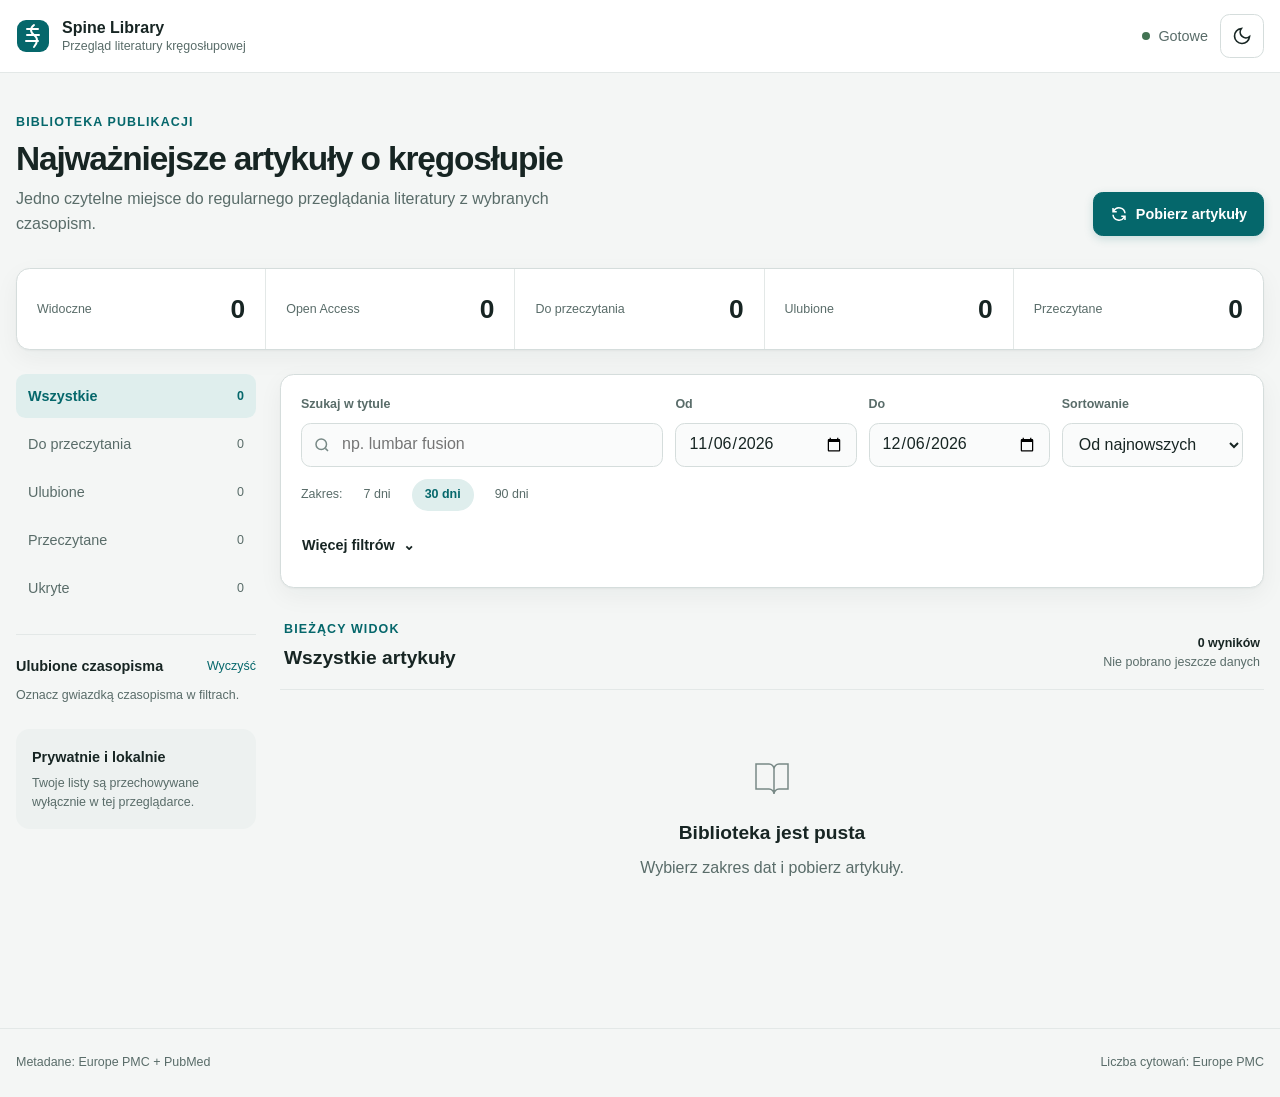
==== commit 6acaca33: "Add files via upload" ====
--- a/index.html
+++ b/index.html
@@ -4,147 +4,105 @@
   <meta charset="utf-8">
   <meta name="viewport" content="width=device-width,initial-scale=1">
   <meta name="color-scheme" content="light dark">
-  <meta name="theme-color" content="#f5f7f8">
-  <title>Spine Library — przegląd literatury</title>
+  <meta name="theme-color" content="#f4f6f5">
+  <title>Spine Library</title>
+  <link rel="icon" href="data:image/svg+xml,<svg xmlns=%22http://www.w3.org/2000/svg%22 viewBox=%220 0 32 32%22><rect width=%2232%22 height=%2232%22 rx=%227%22 fill=%22%2305676b%22/><path d=%22M17 5c-4 3-4 7 0 10s4 7 0 12M11 9h10M11 15h11M10 21h11%22 fill=%22none%22 stroke=%22white%22 stroke-width=%222%22 stroke-linecap=%22round%22/></svg>">
   <link rel="preconnect" href="https://api.fontshare.com">
   <link href="https://api.fontshare.com/v2/css?f[]=satoshi@400,500,600,700&display=swap" rel="stylesheet">
-  <link rel="stylesheet" href="styles.css">
-  <script src="app.js" defer></script>
+  <link rel="stylesheet" href="styles.css?v=2.0">
+  <script src="app.js?v=2.0" defer></script>
 </head>
 <body>
-  <a class="skip-link" href="#main">Przejdź do treści</a>
-  <header class="app-header">
-    <div class="header-inner">
-      <a class="brand" href="#" aria-label="Spine Library — strona główna">
-        <svg class="brand-mark" viewBox="0 0 32 32" width="32" height="32" fill="none" aria-hidden="true">
-          <path d="M16 3.5c-3 2.1-4.5 4.5-4.5 7.1 0 2.2 1.3 3.6 4.5 5.4 3.2 1.8 4.5 3.2 4.5 5.4 0 2.6-1.5 5-4.5 7.1" stroke="currentColor" stroke-width="2.4" stroke-linecap="round"/>
-          <path d="M12 7.5h8M11.5 12h7M13 17h7.5M12 21.5h8.5M12 26h7" stroke="currentColor" stroke-width="1.7" stroke-linecap="round"/>
-        </svg>
-        <span><strong>Spine Library</strong><small>Literatura kręgosłupowa</small></span>
-      </a>
-      <div class="header-actions">
-        <span class="connection" id="connectionState" aria-live="polite"><span class="status-dot"></span>Gotowe</span>
-        <button class="icon-button" id="themeToggle" type="button" aria-label="Włącz tryb ciemny" title="Zmień motyw">
-          <svg class="theme-icon" viewBox="0 0 24 24" width="20" height="20" fill="none" stroke="currentColor" stroke-width="2" aria-hidden="true"><path d="M21 12.79A9 9 0 1 1 11.21 3 7 7 0 0 0 21 12.79Z"/></svg>
-        </button>
+<a class="skip-link" href="#main">Przejdź do treści</a>
+<header class="topbar">
+  <div class="topbar-inner">
+    <a class="brand" href="#" aria-label="Spine Library — strona główna">
+      <svg viewBox="0 0 34 34" width="34" height="34" fill="none" aria-hidden="true"><rect x="1" y="1" width="32" height="32" rx="9" fill="currentColor"/><path d="M18 6c-4 3-4 7 0 10s4 7 0 12M11 10h11M11 16h12M10 22h12" stroke="var(--brand-mark-line)" stroke-width="2" stroke-linecap="round"/></svg>
+      <span><strong>Spine Library</strong><small>Przegląd literatury kręgosłupowej</small></span>
+    </a>
+    <div class="topbar-actions">
+      <span id="sourceState" class="source-state"><i></i><span>Gotowe</span></span>
+      <button id="themeButton" class="icon-button" type="button" aria-label="Zmień motyw" title="Zmień motyw">
+        <svg viewBox="0 0 24 24" width="20" height="20" fill="none" stroke="currentColor" stroke-width="2" aria-hidden="true"><path d="M21 12.8A9 9 0 1 1 11.2 3 7 7 0 0 0 21 12.8Z"/></svg>
+      </button>
+    </div>
+  </div>
+</header>
+
+<main id="main" class="page">
+  <section class="hero" aria-labelledby="pageTitle">
+    <div><p class="overline">BIBLIOTEKA PUBLIKACJI</p><h1 id="pageTitle">Najważniejsze artykuły o kręgosłupie</h1><p>Jedno czytelne miejsce do regularnego przeglądania literatury z wybranych czasopism.</p></div>
+    <button id="loadButton" class="button primary" type="button"><svg viewBox="0 0 24 24" width="18" height="18" fill="none" stroke="currentColor" stroke-width="2" aria-hidden="true"><path d="M20 11a8 8 0 0 0-15-3M4 4v5h5M4 13a8 8 0 0 0 15 3M20 20v-5h-5"/></svg><span>Pobierz artykuły</span></button>
+  </section>
+
+  <section class="summary" aria-label="Podsumowanie">
+    <article><span>Widoczne</span><strong id="visibleStat">0</strong></article>
+    <article><span>Open Access</span><strong id="oaStat">0</strong></article>
+    <article><span>Do przeczytania</span><strong id="queueStat">0</strong></article>
+    <article><span>Ulubione</span><strong id="favoriteStat">0</strong></article>
+    <article><span>Przeczytane</span><strong id="readStat">0</strong></article>
+  </section>
+
+  <div class="layout">
+    <aside class="sidebar" aria-label="Widoki biblioteki">
+      <nav id="viewNav" class="view-nav" aria-label="Listy artykułów">
+        <button class="view-button active" data-view="all" type="button"><span>Wszystkie</span><output id="allCount">0</output></button>
+        <button class="view-button" data-view="queue" type="button"><span>Do przeczytania</span><output id="queueCount">0</output></button>
+        <button class="view-button" data-view="favorites" type="button"><span>Ulubione</span><output id="favoritesCount">0</output></button>
+        <button class="view-button" data-view="read" type="button"><span>Przeczytane</span><output id="readCount">0</output></button>
+        <button class="view-button" data-view="hidden" type="button"><span>Ukryte</span><output id="hiddenCount">0</output></button>
+      </nav>
+      <section class="side-section" aria-labelledby="favoriteJournalsTitle">
+        <div class="side-heading"><h2 id="favoriteJournalsTitle">Ulubione czasopisma</h2><button id="clearJournalFavorites" type="button">Wyczyść</button></div>
+        <div id="favoriteJournals" class="favorite-journals"></div>
+      </section>
+      <div class="privacy-note"><strong>Prywatnie i lokalnie</strong><p>Twoje listy są przechowywane wyłącznie w tej przeglądarce.</p></div>
+    </aside>
+
+    <section class="workspace" aria-labelledby="resultsTitle">
+      <form id="filters" class="filters" autocomplete="off">
+        <div class="field search-field"><label for="titleQuery">Szukaj w tytule</label><div class="input-icon"><svg viewBox="0 0 24 24" width="18" height="18" fill="none" stroke="currentColor" stroke-width="2" aria-hidden="true"><circle cx="11" cy="11" r="7"/><path d="m20 20-3.5-3.5"/></svg><input id="titleQuery" type="search" placeholder="np. lumbar fusion"></div></div>
+        <div class="field"><label for="dateFrom">Od</label><input id="dateFrom" type="date" required></div>
+        <div class="field"><label for="dateTo">Do</label><input id="dateTo" type="date" required></div>
+        <div class="field"><label for="sortSelect">Sortowanie</label><select id="sortSelect"><option value="date">Od najnowszych</option><option value="citations">Najczęściej cytowane</option><option value="journal">Czasopismo A–Z</option><option value="title">Tytuł A–Z</option></select></div>
+        <div class="quick-dates" aria-label="Szybki zakres dat"><span>Zakres:</span><button type="button" data-days="7">7 dni</button><button class="active" type="button" data-days="30">30 dni</button><button type="button" data-days="90">90 dni</button></div>
+        <button id="mobileLoadButton" class="button primary mobile-load" type="button">Pobierz</button>
+        <button id="moreFiltersButton" class="button quiet more-filters" type="button" aria-expanded="false" aria-controls="extraFilters">Więcej filtrów <span>⌄</span></button>
+        <div id="extraFilters" class="extra-filters" hidden>
+          <label class="checkbox-row"><input id="oaOnly" type="checkbox"><span>Tylko Open Access</span></label>
+          <fieldset><div class="fieldset-heading"><legend>Czasopisma</legend><div><button id="selectAllJournals" type="button">Wszystkie</button><button id="clearJournals" type="button">Żadne</button></div></div><div id="journalOptions" class="journal-options"></div></fieldset>
+        </div>
+      </form>
+
+      <header class="results-heading"><div><p class="overline">BIEŻĄCY WIDOK</p><h2 id="resultsTitle">Wszystkie artykuły</h2></div><div class="results-context"><strong id="resultCountText">0 wyników</strong><span id="updatedText">Nie pobrano jeszcze danych</span></div></header>
+
+      <div id="message" class="message" role="status" aria-live="polite" hidden></div>
+      <div id="loadingState" class="loading-state" role="status" hidden><div class="loading-mark" aria-hidden="true">•••</div><div><strong>Pobieranie publikacji</strong><p>Europe PMC i PubMed są sprawdzane równolegle. To może potrwać kilka sekund.</p></div></div>
+      <div id="articleList" class="article-list"></div>
+      <div id="emptyState" class="empty-state" hidden><svg viewBox="0 0 48 48" width="48" height="48" fill="none" stroke="currentColor" stroke-width="1.5" aria-hidden="true"><path d="M8 10h13a5 5 0 0 1 5 5v25a5 5 0 0 0-5-5H8V10Zm32 0h-9a5 5 0 0 0-5 5v25a5 5 0 0 1 5-5h9V10Z"/></svg><h3 id="emptyTitle">Biblioteka jest pusta</h3><p id="emptyText">Wybierz daty i pobierz artykuły.</p><button id="emptyButton" class="button secondary" type="button">Wyczyść filtry</button></div>
+      <nav id="pagination" class="pagination" aria-label="Stronicowanie" hidden><button id="previousPage" class="button secondary" type="button">← Poprzednia</button><span id="pageText">Strona 1 z 1</span><button id="nextPage" class="button secondary" type="button">Następna →</button></nav>
+    </section>
+  </div>
+</main>
+
+<template id="articleTemplate">
+  <article class="article">
+    <div class="article-topline"><span class="journal"></span><span class="dot">•</span><time></time><span class="tag oa" hidden>Open Access</span><span class="tag impact" hidden>Wysoki wpływ</span></div>
+    <h3 class="article-title"></h3>
+    <div class="article-details"><span class="citations"></span><span class="source"></span></div>
+    <div class="article-toolbar">
+      <button class="abstract-toggle" type="button" aria-expanded="false">Pokaż abstrakt</button>
+      <a class="pubmed-link" target="_blank" rel="noopener noreferrer">PubMed ↗</a>
+      <div class="article-actions">
+        <button class="article-action queue" type="button" aria-label="Dodaj do przeczytania"><span aria-hidden="true">＋</span><em>Do przeczytania</em></button>
+        <button class="article-action favorite" type="button" aria-label="Dodaj do ulubionych"><span aria-hidden="true">☆</span><em>Ulubione</em></button>
+        <button class="article-action read" type="button" aria-label="Oznacz jako przeczytane"><span aria-hidden="true">✓</span><em>Przeczytane</em></button>
+        <button class="article-action hide" type="button" aria-label="Ukryj artykuł"><span aria-hidden="true">−</span><em>Ukryj</em></button>
       </div>
     </div>
-  </header>
-
-  <main id="main" class="shell">
-    <section class="intro" aria-labelledby="pageTitle">
-      <div>
-        <p class="eyebrow">Aktualny przegląd publikacji</p>
-        <h1 id="pageTitle">Artykuły o kręgosłupie, bez szumu.</h1>
-        <p class="intro-copy">Przeszukuj wybrane czasopisma, rozwijaj abstrakty i zachowuj najważniejsze publikacje w swojej bibliotece.</p>
-      </div>
-      <button id="fetchButton" class="primary-button" type="button">
-        <svg viewBox="0 0 24 24" width="19" height="19" fill="none" stroke="currentColor" stroke-width="2" aria-hidden="true"><path d="M20 11a8.1 8.1 0 0 0-15.5-2M4 4v5h5M4 13a8.1 8.1 0 0 0 15.5 2M20 20v-5h-5"/></svg>
-        <span>Pobierz artykuły</span>
-      </button>
-    </section>
-
-    <section class="stats" aria-label="Statystyki">
-      <article class="stat"><span>Wyniki</span><strong id="statResults">0</strong><small>w bieżącym widoku</small></article>
-      <article class="stat"><span>Open Access</span><strong id="statOpen">0</strong><small>pełny tekst otwarty</small></article>
-      <article class="stat"><span>Do przeczytania</span><strong id="statQueue">0</strong><small>zapisane lokalnie</small></article>
-      <article class="stat"><span>Przeczytane</span><strong id="statRead">0</strong><small>oznaczone publikacje</small></article>
-    </section>
-
-    <div class="workspace">
-      <aside class="sidebar" aria-label="Nawigacja biblioteki">
-        <nav class="view-nav" aria-label="Widoki">
-          <button class="nav-item active" data-view="all" type="button"><span>Wszystkie artykuły</span><output id="countAll">0</output></button>
-          <button class="nav-item" data-view="queue" type="button"><span>Do przeczytania</span><output id="countQueue">0</output></button>
-          <button class="nav-item" data-view="favorites" type="button"><span>Ulubione artykuły</span><output id="countFavorites">0</output></button>
-          <button class="nav-item" data-view="read" type="button"><span>Przeczytane</span><output id="countRead">0</output></button>
-          <button class="nav-item" data-view="hidden" type="button"><span>Ukryte</span><output id="countHidden">0</output></button>
-        </nav>
-
-        <div class="sidebar-section">
-          <div class="sidebar-heading"><h2>Ulubione czasopisma</h2><button id="clearFavoriteJournals" type="button">Wyczyść</button></div>
-          <div id="favoriteJournals" class="favorite-journals"><p class="sidebar-empty">Kliknij gwiazdkę przy czasopiśmie w filtrach.</p></div>
-        </div>
-
-        <div class="sidebar-note">
-          <strong>Dane są prywatne</strong>
-          <p>Statusy artykułów pozostają tylko w tej przeglądarce.</p>
-        </div>
-      </aside>
-
-      <section class="content" aria-labelledby="resultsHeading">
-        <form id="filters" class="filters" autocomplete="off">
-          <div class="search-field">
-            <label for="titleSearch">Tytuł artykułu</label>
-            <div class="input-with-icon">
-              <svg viewBox="0 0 24 24" width="18" height="18" fill="none" stroke="currentColor" stroke-width="2" aria-hidden="true"><circle cx="11" cy="11" r="7"/><path d="m20 20-3.5-3.5"/></svg>
-              <input id="titleSearch" name="titleSearch" type="search" placeholder="Szukaj w tytułach…">
-            </div>
-          </div>
-          <div class="date-field"><label for="dateFrom">Od</label><input id="dateFrom" name="dateFrom" type="date" required></div>
-          <div class="date-field"><label for="dateTo">Do</label><input id="dateTo" name="dateTo" type="date" required></div>
-          <div class="sort-field"><label for="sortBy">Sortuj</label><select id="sortBy" name="sortBy"><option value="date">Najnowsze</option><option value="citations">Najczęściej cytowane</option><option value="journal">Czasopismo A–Z</option><option value="title">Tytuł A–Z</option></select></div>
-          <button id="mobileFetchButton" class="primary-button mobile-fetch" type="button">Pobierz</button>
-          <button id="advancedToggle" class="secondary-button advanced-toggle" type="button" aria-expanded="false" aria-controls="advancedFilters">Więcej filtrów <span aria-hidden="true">⌄</span></button>
-          <div id="advancedFilters" class="advanced-filters" hidden>
-            <fieldset>
-              <legend>Dostęp</legend>
-              <label class="check"><input id="openOnly" type="checkbox"><span>Tylko Open Access</span></label>
-            </fieldset>
-            <fieldset class="journal-fieldset">
-              <div class="legend-row"><legend>Czasopisma</legend><div><button id="selectAll" type="button">Wszystkie</button><button id="selectNone" type="button">Żadne</button></div></div>
-              <div id="journalFilters" class="journal-grid"></div>
-            </fieldset>
-          </div>
-        </form>
-
-        <div class="results-header">
-          <div><p class="eyebrow" id="viewEyebrow">Bieżący widok</p><h2 id="resultsHeading">Wszystkie artykuły</h2></div>
-          <p id="updatedText" class="updated-text">Wybierz zakres dat i pobierz dane.</p>
-        </div>
-
-        <div id="notice" class="notice" role="status" aria-live="polite" hidden></div>
-        <div id="loading" class="loading-list" aria-label="Pobieranie artykułów" hidden>
-          <article class="article-card skeleton-card"><div class="skeleton line short"></div><div class="skeleton line title"></div><div class="skeleton line"></div><div class="skeleton actions"></div></article>
-          <article class="article-card skeleton-card"><div class="skeleton line short"></div><div class="skeleton line title"></div><div class="skeleton line"></div><div class="skeleton actions"></div></article>
-          <article class="article-card skeleton-card"><div class="skeleton line short"></div><div class="skeleton line title"></div><div class="skeleton line"></div><div class="skeleton actions"></div></article>
-        </div>
-        <div id="results" class="article-list"></div>
-        <div id="emptyState" class="empty-state" hidden>
-          <svg viewBox="0 0 48 48" width="48" height="48" fill="none" stroke="currentColor" stroke-width="1.5" aria-hidden="true"><path d="M9 11.5A3.5 3.5 0 0 1 12.5 8H22a4 4 0 0 1 4 4v28a4 4 0 0 0-4-4h-9.5A3.5 3.5 0 0 0 9 39.5v-28Z"/><path d="M39 11.5A3.5 3.5 0 0 0 35.5 8H26v32a4 4 0 0 1 4-4h5.5a3.5 3.5 0 0 1 3.5 3.5v-28Z"/></svg>
-          <h3 id="emptyTitle">Brak artykułów</h3><p id="emptyText">Zmień filtry lub pobierz nowsze publikacje.</p><button id="emptyAction" class="secondary-button" type="button">Wyczyść filtry</button>
-        </div>
-
-        <nav id="pagination" class="pagination" aria-label="Stronicowanie" hidden>
-          <button id="prevPage" class="secondary-button" type="button">← Poprzednia</button>
-          <span id="pageInfo">Strona 1 z 1</span>
-          <button id="nextPage" class="secondary-button" type="button">Następna →</button>
-        </nav>
-      </section>
-    </div>
-  </main>
-
-  <template id="articleTemplate">
-    <article class="article-card">
-      <div class="article-main">
-        <div class="article-kicker"><span class="journal-name"></span><span class="separator">•</span><time></time><span class="oa-label" hidden>Open Access</span><span class="impact-label" hidden>Wysoki wpływ</span></div>
-        <h3 class="article-title"></h3>
-        <p class="article-meta"><span class="citation-count"></span><span class="source-name"></span></p>
-        <div class="abstract-panel" hidden><h4>Abstrakt</h4><div class="abstract-text"></div></div>
-      </div>
-      <div class="article-actions">
-        <button class="text-button abstract-button" type="button" aria-expanded="false">Pokaż abstrakt</button>
-        <a class="text-link pubmed-link" target="_blank" rel="noopener noreferrer">PubMed ↗</a>
-        <div class="action-group" aria-label="Zarządzaj artykułem">
-          <button class="action-button queue-button" type="button" title="Dodaj do przeczytania" aria-label="Dodaj do przeczytania"><span aria-hidden="true">＋</span><span class="action-label">Do przeczytania</span></button>
-          <button class="action-button favorite-button" type="button" title="Dodaj do ulubionych" aria-label="Dodaj do ulubionych"><span aria-hidden="true">☆</span><span class="action-label">Ulubione</span></button>
-          <button class="action-button read-button" type="button" title="Oznacz jako przeczytane" aria-label="Oznacz jako przeczytane"><span aria-hidden="true">✓</span><span class="action-label">Przeczytane</span></button>
-          <button class="action-button hide-button" type="button" title="Ukryj artykuł" aria-label="Ukryj artykuł"><span aria-hidden="true">—</span><span class="action-label">Ukryj</span></button>
-        </div>
-      </div>
-    </article>
-  </template>
-
-  <footer><p>Metadane: Europe PMC i PubMed. Liczba cytowań pochodzi z Europe PMC.</p></footer>
+    <section class="abstract" aria-label="Abstrakt" hidden><h4>Abstrakt</h4><p></p></section>
+  </article>
+</template>
+<footer><div><span>Metadane: Europe PMC + PubMed</span><span>Liczba cytowań: Europe PMC</span></div></footer>
 </body>
 </html>
--- a/styles.css
+++ b/styles.css
@@ -1,37 +1,20 @@
-/* Art direction: clinical literature workspace → calm, precise, editorial.
-   Palette: cool neutral, deep teal accent. Typography: Satoshi for clarity.
-   Density: balanced — scannable metadata, generous reading space. */
-:root,[data-theme="light"]{
-  --font-body:'Satoshi','Segoe UI',sans-serif;
-  --text-xs:clamp(.75rem,.72rem + .12vw,.8125rem);--text-sm:clamp(.875rem,.84rem + .12vw,.9375rem);--text-base:clamp(1rem,.96rem + .16vw,1.0625rem);--text-lg:clamp(1.125rem,1.06rem + .28vw,1.25rem);--text-xl:clamp(1.6rem,1.4rem + .7vw,2rem);
-  --space-1:.25rem;--space-2:.5rem;--space-3:.75rem;--space-4:1rem;--space-5:1.25rem;--space-6:1.5rem;--space-8:2rem;--space-10:2.5rem;--space-12:3rem;--space-16:4rem;
-  --bg:#f5f7f8;--surface:#ffffff;--surface-2:#f9fafb;--surface-offset:#eef2f3;--dynamic:#e4eaeb;--border:#d7dfe1;--divider:#e5eaeb;
-  --text:#152426;--muted:#53676a;--faint:#77888a;--inverse:#fff;--primary:#07676b;--primary-hover:#035257;--primary-soft:#e1f0f0;--error:#a33b52;--error-soft:#f8e9ed;--success:#3e704f;--warning:#8a5a17;
-  --radius-sm:.375rem;--radius-md:.5rem;--radius-lg:.75rem;--radius-xl:1rem;--radius-full:999px;--shadow:0 1px 2px rgb(21 36 38/.04),0 8px 24px rgb(21 36 38/.05);--transition:180ms cubic-bezier(.16,1,.3,1);--max:1280px;
+/* Clinical reading workspace: precise, calm, static. No entrance or loading animations. */
+:root,[data-theme="light"]{--font:'Satoshi','Segoe UI',sans-serif;--xs:.78rem;--sm:.9rem;--base:1rem;--lg:1.2rem;--xl:clamp(1.7rem,1.45rem + .8vw,2.2rem);--s1:.25rem;--s2:.5rem;--s3:.75rem;--s4:1rem;--s5:1.25rem;--s6:1.5rem;--s8:2rem;--s10:2.5rem;--s12:3rem;--s16:4rem;--bg:#f4f6f5;--surface:#fff;--surface2:#fafbfb;--offset:#edf1f0;--border:#d5dddc;--divider:#e3e8e7;--text:#172523;--muted:#596c69;--faint:#788986;--primary:#05676b;--primaryHover:#034f53;--primarySoft:#dfeeed;--inverse:#fff;--error:#9b3851;--errorSoft:#f8e7eb;--success:#427353;--warning:#8b641d;--shadow:0 1px 2px rgb(23 37 35/.04),0 8px 24px rgb(23 37 35/.05);--r1:.4rem;--r2:.6rem;--r3:.85rem;--pill:99rem;--max:1280px;--brand-mark-line:#fff}
+[data-theme="dark"]{--bg:#131817;--surface:#1a201f;--surface2:#1e2524;--offset:#26302e;--border:#3a4745;--divider:#2b3433;--text:#edf3f1;--muted:#a9bab7;--faint:#879895;--primary:#7bc8c9;--primaryHover:#a2dddd;--primarySoft:#263f3e;--inverse:#10201f;--error:#eb94a8;--errorSoft:#452a32;--success:#8ec69e;--warning:#dfb96e;--shadow:0 8px 24px rgb(0 0 0/.25);--brand-mark-line:#10201f}
+*,*::before,*::after{box-sizing:border-box;margin:0;padding:0}[hidden]{display:none!important}html{-webkit-text-size-adjust:none;text-size-adjust:none;scroll-padding-top:5rem}body{min-height:100dvh;background:var(--bg);color:var(--text);font:var(--base)/1.55 var(--font);-webkit-font-smoothing:antialiased;overflow-x:hidden}button,input,select{font:inherit;color:inherit}button{cursor:pointer}button:disabled{cursor:not-allowed;opacity:.5}a{color:inherit}svg{display:block}:focus-visible{outline:2px solid var(--primary);outline-offset:3px}.skip-link{position:fixed;z-index:100;left:var(--s3);top:var(--s3);transform:translateY(-200%);background:var(--primary);color:var(--inverse);padding:var(--s2) var(--s4);border-radius:var(--r1)}.skip-link:focus{transform:none}
+.topbar{position:sticky;z-index:20;top:0;background:color-mix(in oklab,var(--surface) 94%,transparent);border-bottom:1px solid var(--divider);backdrop-filter:blur(12px)}.topbar-inner{width:min(calc(100% - 2rem),var(--max));height:4.5rem;margin:auto;display:flex;align-items:center;justify-content:space-between;gap:var(--s4)}.brand{display:flex;align-items:center;gap:var(--s3);text-decoration:none}.brand>svg{color:var(--primary)}.brand>span{display:flex;flex-direction:column;line-height:1.2}.brand strong{font-size:var(--base)}.brand small{color:var(--muted);font-size:var(--xs);margin-top:.15rem}.topbar-actions,.source-state{display:flex;align-items:center;gap:var(--s3)}.source-state{gap:var(--s2);font-size:var(--sm);color:var(--muted)}.source-state i{display:block;width:.5rem;height:.5rem;border-radius:50%;background:var(--success)}.source-state.loading i{background:var(--warning)}.source-state.error i{background:var(--error)}.icon-button{display:grid;place-items:center;width:2.75rem;height:2.75rem;border:1px solid var(--border);border-radius:var(--r2);background:var(--surface)}.icon-button:hover{background:var(--offset)}
+.page{width:min(calc(100% - 2rem),var(--max));margin:auto;padding:var(--s10) 0 var(--s16)}.hero{display:flex;justify-content:space-between;align-items:end;gap:var(--s8);padding-bottom:var(--s8)}.overline{color:var(--primary);font-size:var(--xs);font-weight:700;letter-spacing:.09em}.hero h1{font-size:var(--xl);line-height:1.15;letter-spacing:-.035em;margin:var(--s2) 0}.hero p:last-child{color:var(--muted);max-width:65ch}.button{min-height:2.75rem;display:inline-flex;align-items:center;justify-content:center;gap:var(--s2);border-radius:var(--r2);padding:0 var(--s4);font-size:var(--sm);font-weight:700}.button.primary{border:1px solid var(--primary);background:var(--primary);color:var(--inverse);box-shadow:0 3px 10px color-mix(in oklab,var(--primary) 18%,transparent)}.button.primary:hover{background:var(--primaryHover);border-color:var(--primaryHover)}.button.secondary{border:1px solid var(--border);background:var(--surface)}.button.secondary:hover,.button.quiet:hover{border-color:var(--primary);color:var(--primary)}.button.quiet{border:1px solid transparent;background:transparent;padding:0}.summary{display:grid;grid-template-columns:repeat(5,1fr);background:var(--surface);border:1px solid var(--border);border-radius:var(--r3);box-shadow:var(--shadow);overflow:hidden;margin-bottom:var(--s6)}.summary article{min-height:5rem;display:flex;align-items:center;justify-content:space-between;gap:var(--s4);padding:var(--s4) var(--s5);border-right:1px solid var(--divider)}.summary article:last-child{border:0}.summary span{font-size:var(--xs);color:var(--muted)}.summary strong{font-size:1.65rem;line-height:1;font-variant-numeric:tabular-nums}
+.layout{display:grid;grid-template-columns:15rem minmax(0,1fr);align-items:start;gap:var(--s6)}.sidebar{position:sticky;top:6rem;min-width:0}.view-nav{display:flex;flex-direction:column;gap:var(--s1)}.view-button{min-height:2.75rem;display:flex;align-items:center;justify-content:space-between;width:100%;border:0;border-radius:var(--r2);background:transparent;padding:0 var(--s3);color:var(--muted);text-align:left;font-size:var(--sm)}.view-button:hover{background:var(--offset);color:var(--text)}.view-button.active{background:var(--primarySoft);color:var(--primary);font-weight:700}.view-button output{font-size:var(--xs);font-variant-numeric:tabular-nums}.side-section{border-top:1px solid var(--divider);margin-top:var(--s6);padding-top:var(--s5)}.side-heading{display:flex;align-items:center;justify-content:space-between;gap:var(--s3);margin-bottom:var(--s2)}.side-heading h2{font-size:var(--sm)}.side-heading button,.fieldset-heading button{border:0;background:transparent;color:var(--primary);font-size:var(--xs)}.favorite-journals{display:flex;flex-direction:column}.favorite-journals>p{color:var(--muted);font-size:var(--xs)}.favorite-journal{min-height:2.5rem;display:flex;align-items:center;justify-content:space-between;border:0;background:transparent;color:var(--muted);text-align:left;font-size:var(--xs)}.favorite-journal:hover{color:var(--primary)}.privacy-note{margin-top:var(--s6);padding:var(--s4);border-radius:var(--r3);background:var(--offset)}.privacy-note strong{font-size:var(--sm)}.privacy-note p{font-size:var(--xs);color:var(--muted);margin-top:var(--s1)}
+.workspace{min-width:0}.filters{display:grid;grid-template-columns:minmax(13rem,2fr) repeat(2,minmax(8.5rem,1fr)) minmax(11rem,1fr);gap:var(--s3);padding:var(--s5);background:var(--surface);border:1px solid var(--border);border-radius:var(--r3);box-shadow:var(--shadow)}.field{min-width:0}.field label{display:block;color:var(--muted);font-size:var(--xs);font-weight:700;margin-bottom:var(--s2)}.field input,.field select{width:100%;min-width:0;min-height:2.75rem;border:1px solid var(--border);border-radius:var(--r2);background:var(--surface2);padding:0 var(--s3)}.field input:hover,.field select:hover{border-color:var(--faint)}.input-icon{position:relative}.input-icon svg{position:absolute;left:var(--s3);top:50%;transform:translateY(-50%);color:var(--faint);pointer-events:none}.input-icon input{padding-left:2.5rem}.quick-dates{grid-column:1/-1;display:flex;align-items:center;gap:var(--s2);font-size:var(--xs);color:var(--muted)}.quick-dates button{min-height:2rem;border:1px solid transparent;border-radius:var(--pill);background:transparent;padding:0 var(--s3);font-size:var(--xs)}.quick-dates button:hover{border-color:var(--border)}.quick-dates button.active{background:var(--primarySoft);color:var(--primary);font-weight:700}.more-filters{grid-column:1/-1;justify-self:start}.extra-filters{grid-column:1/-1;border-top:1px solid var(--divider);padding-top:var(--s4)}.checkbox-row{display:flex;align-items:center;gap:var(--s2);width:max-content;font-size:var(--sm)}.checkbox-row input,.journal-option input{width:1.1rem;height:1.1rem}.extra-filters fieldset{border:0;margin-top:var(--s5)}.fieldset-heading{display:flex;align-items:center;justify-content:space-between;margin-bottom:var(--s2)}.fieldset-heading legend{font-size:var(--xs);font-weight:700;color:var(--muted)}.fieldset-heading>div{display:flex;gap:var(--s4)}.journal-options{display:grid;grid-template-columns:repeat(2,minmax(0,1fr));gap:var(--s1)}.journal-option{min-height:2.75rem;display:grid;grid-template-columns:auto 1fr auto;align-items:center;gap:var(--s2);padding:var(--s2);border-radius:var(--r2)}.journal-option:hover{background:var(--offset)}.journal-option label{font-size:var(--xs)}.journal-star{width:2.25rem;height:2.25rem;border:0;background:transparent;color:var(--faint);font-size:1.15rem}.journal-star.active{color:var(--warning)}.mobile-load{display:none}
+.results-heading{display:flex;align-items:end;justify-content:space-between;gap:var(--s4);padding:var(--s8) var(--s1) var(--s4);border-bottom:1px solid var(--divider)}.results-heading h2{font-size:var(--lg);margin-top:var(--s1)}.results-context{display:flex;flex-direction:column;align-items:flex-end;font-size:var(--xs)}.results-context span{color:var(--muted)}.message{margin-top:var(--s4);padding:var(--s3) var(--s4);border-radius:var(--r2);background:var(--primarySoft);font-size:var(--sm)}.message.error{background:var(--errorSoft);color:var(--error)}.loading-state{display:flex;align-items:center;gap:var(--s4);margin-top:var(--s4);padding:var(--s5);border:1px solid var(--border);border-radius:var(--r3);background:var(--surface)}.loading-mark{display:grid;place-items:center;width:2.75rem;height:2.75rem;border-radius:var(--r2);background:var(--offset);color:var(--primary);font-weight:700;letter-spacing:.12em}.loading-state strong{font-size:var(--sm)}.loading-state p{color:var(--muted);font-size:var(--xs);margin-top:var(--s1)}
+.article-list{display:flex;flex-direction:column}.article{padding:var(--s6) var(--s1);border-bottom:1px solid var(--divider)}.article-topline,.article-details{display:flex;align-items:center;flex-wrap:wrap;gap:var(--s2);color:var(--muted);font-size:var(--xs)}.journal{color:var(--primary);font-weight:700}.tag{border-radius:var(--pill);padding:.12rem var(--s2);font-weight:700}.tag.oa{background:var(--primarySoft);color:var(--primary)}.tag.impact{background:var(--offset)}.article-title{max-width:50ch;font-size:var(--lg);line-height:1.32;letter-spacing:-.015em;margin:var(--s3) 0 var(--s2)}.article-details span+span::before{content:'·';margin-right:var(--s2)}.article-toolbar{display:flex;align-items:center;flex-wrap:wrap;gap:var(--s3);margin-top:var(--s4)}.abstract-toggle,.pubmed-link{min-height:2.5rem;display:inline-flex;align-items:center;border:0;background:transparent;color:var(--primary);font-size:var(--sm);font-weight:700;text-decoration:none}.abstract-toggle:hover,.pubmed-link:hover{text-decoration:underline}.article-actions{display:flex;align-items:center;gap:var(--s1);margin-left:auto}.article-action{min-height:2.5rem;display:flex;align-items:center;gap:var(--s1);border:1px solid transparent;border-radius:var(--r2);background:transparent;padding:0 var(--s2);color:var(--muted)}.article-action em{font-style:normal;font-size:var(--xs)}.article-action:hover{background:var(--offset);color:var(--text)}.article-action.active{background:var(--primarySoft);color:var(--primary);font-weight:700}.abstract{max-width:76ch;margin-top:var(--s4);padding:var(--s4);border-radius:var(--r2);background:var(--offset)}.abstract h4{font-size:var(--sm);margin-bottom:var(--s2)}.abstract p{font-size:var(--sm);white-space:pre-line}.abstract p.unavailable{color:var(--muted);font-style:italic}.empty-state{display:flex;flex-direction:column;align-items:center;text-align:center;padding:var(--s16) var(--s6);color:var(--muted)}.empty-state svg{color:var(--faint);margin-bottom:var(--s4)}.empty-state h3{color:var(--text);font-size:var(--lg)}.empty-state p{max-width:38ch;margin:var(--s2) 0 var(--s5)}.pagination{display:flex;align-items:center;justify-content:center;gap:var(--s5);padding-top:var(--s8)}.pagination span{font-size:var(--sm);color:var(--muted);font-variant-numeric:tabular-nums}footer{border-top:1px solid var(--divider)}footer>div{width:min(calc(100% - 2rem),var(--max));display:flex;justify-content:space-between;gap:var(--s4);margin:auto;padding:var(--s6) 0;color:var(--muted);font-size:var(--xs)}
+@media(max-width:1050px){.layout{grid-template-columns:1fr}.sidebar{position:static;min-width:0}.view-nav{display:flex;flex-direction:row;width:100%;overflow-x:auto;padding-bottom:var(--s1);scrollbar-width:thin}.view-button{flex:0 0 auto;width:auto;gap:var(--s3);white-space:nowrap}.side-section,.privacy-note{display:none}.filters{grid-template-columns:2fr 1fr 1fr}.field:last-of-type{grid-column:1/2}.journal-options{grid-template-columns:1fr 1fr}}
+@media(max-width:720px){.source-state{display:none}.page{width:min(calc(100% - 1.25rem),var(--max));padding-top:var(--s6)}.hero{align-items:start;padding-bottom:var(--s6)}.hero>.primary{display:none}.hero p:last-child{font-size:var(--sm)}.summary{grid-template-columns:repeat(2,1fr);margin-inline:-.625rem;border-radius:0;border-inline:0}.summary article{min-height:4.25rem;padding:var(--s3) var(--s4)}.summary article:nth-child(2n){border-right:0}.summary article:nth-child(-n+4){border-bottom:1px solid var(--divider)}.summary article:last-child{grid-column:1/-1}.filters{grid-template-columns:1fr 1fr;padding:var(--s4)}.search-field,.field:last-of-type,.quick-dates{grid-column:1/-1}.mobile-load{display:inline-flex}.more-filters{grid-column:auto;justify-self:stretch}.journal-options{grid-template-columns:1fr}.results-heading{padding-top:var(--s6)}.article{padding:var(--s5) var(--s1)}.article-title{max-width:none;font-size:var(--base)}.article-toolbar{display:grid;grid-template-columns:1fr 1fr}.article-actions{grid-column:1/-1;display:grid;grid-template-columns:repeat(4,1fr);width:100%;margin:0}.article-action{justify-content:center;min-height:2.75rem}.article-action em{display:none}.pagination{justify-content:space-between;gap:var(--s2)}footer>div{flex-direction:column}}
+@media(max-width:430px){.brand small{display:none}.hero h1{overflow-wrap:anywhere}.filters{grid-template-columns:minmax(0,1fr);margin-inline:-.625rem;border-radius:0;border-inline:0}.field,.search-field,.field:last-of-type,.quick-dates,.mobile-load,.more-filters{grid-column:1/-1;min-width:0;width:100%}.results-heading{align-items:start;flex-direction:column}.results-context{align-items:flex-start}.dot{display:none}.article-topline{align-items:flex-start;flex-direction:column;gap:var(--s1)}}
+@media(prefers-reduced-motion:reduce){*{scroll-behavior:auto!important;transition:none!important}}
+@media(max-width:430px){
+  .results-heading{flex-direction:row;align-items:end;justify-content:space-between;gap:var(--s3)}
+  .results-context{align-items:flex-end;text-align:right;flex:0 0 auto}
+  .results-heading .overline{display:none}
+  .results-heading h2{margin:0;font-size:var(--base)}
 }
-[data-theme="dark"]{--bg:#131819;--surface:#191f20;--surface-2:#1e2526;--surface-offset:#252d2e;--dynamic:#303a3b;--border:#394547;--divider:#2a3334;--text:#edf2f2;--muted:#a8b8ba;--faint:#849597;--inverse:#102022;--primary:#78c6c8;--primary-hover:#9bd9da;--primary-soft:#233d3e;--error:#ed91a5;--error-soft:#452831;--success:#8bc69d;--warning:#d7ac69;--shadow:0 8px 24px rgb(0 0 0/.24)}
-*,*::before,*::after{box-sizing:border-box;margin:0;padding:0}html{-webkit-text-size-adjust:none;text-size-adjust:none;scroll-behavior:smooth;scroll-padding-top:5rem}body{min-height:100dvh;background:var(--bg);color:var(--text);font:var(--text-base)/1.55 var(--font-body);-webkit-font-smoothing:antialiased}button,input,select{font:inherit;color:inherit}button{cursor:pointer}svg{display:block}a{color:inherit}button,a,input,select{transition:color var(--transition),background var(--transition),border-color var(--transition),box-shadow var(--transition)}:focus-visible{outline:2px solid var(--primary);outline-offset:3px}.skip-link{position:fixed;z-index:100;top:var(--space-3);left:var(--space-3);transform:translateY(-200%);background:var(--primary);color:var(--inverse);padding:var(--space-2) var(--space-4);border-radius:var(--radius-md)}.skip-link:focus{transform:none}
-.app-header{position:sticky;z-index:20;top:0;background:color-mix(in oklab,var(--surface) 92%,transparent);border-bottom:1px solid var(--divider);backdrop-filter:blur(14px)}.header-inner{width:min(calc(100% - 2rem),var(--max));min-height:4.5rem;margin:auto;display:flex;align-items:center;justify-content:space-between;gap:var(--space-4)}.brand{display:flex;align-items:center;gap:var(--space-3);color:var(--text);text-decoration:none}.brand-mark{color:var(--primary)}.brand span{display:flex;flex-direction:column}.brand strong{font-size:var(--text-base);line-height:1.2}.brand small{font-size:var(--text-xs);color:var(--muted)}.header-actions,.connection{display:flex;align-items:center;gap:var(--space-3)}.connection{font-size:var(--text-sm);color:var(--muted);gap:var(--space-2)}.status-dot{width:.5rem;height:.5rem;border-radius:50%;background:var(--success)}.connection.loading .status-dot{background:var(--warning);animation:pulse 1.2s infinite}.connection.error .status-dot{background:var(--error)}.icon-button{width:2.75rem;height:2.75rem;display:grid;place-items:center;border:1px solid var(--border);border-radius:var(--radius-md);background:var(--surface)}.icon-button:hover{background:var(--surface-offset)}
-.shell{width:min(calc(100% - 2rem),var(--max));margin:auto;padding-block:var(--space-10) var(--space-16)}.intro{display:flex;align-items:end;justify-content:space-between;gap:var(--space-8);padding-bottom:var(--space-8)}.eyebrow{color:var(--primary);font-size:var(--text-xs);font-weight:700;letter-spacing:.09em;text-transform:uppercase}.intro h1{font-size:var(--text-xl);line-height:1.12;letter-spacing:-.035em;margin-top:var(--space-2)}.intro-copy{max-width:65ch;color:var(--muted);margin-top:var(--space-3)}.primary-button,.secondary-button{min-height:2.75rem;border-radius:var(--radius-md);padding:0 var(--space-4);font-size:var(--text-sm);font-weight:700}.primary-button{display:inline-flex;align-items:center;justify-content:center;gap:var(--space-2);border:1px solid var(--primary);background:var(--primary);color:var(--inverse);box-shadow:0 3px 10px color-mix(in oklab,var(--primary) 20%,transparent)}.primary-button:hover{background:var(--primary-hover);border-color:var(--primary-hover)}.primary-button:disabled{cursor:wait;opacity:.65}.secondary-button{border:1px solid var(--border);background:var(--surface);color:var(--text)}.secondary-button:hover{border-color:var(--primary);color:var(--primary)}
-.stats{display:grid;grid-template-columns:repeat(4,1fr);background:var(--surface);border:1px solid var(--border);border-radius:var(--radius-lg);box-shadow:var(--shadow);overflow:hidden;margin-bottom:var(--space-6)}.stat{padding:var(--space-5) var(--space-6);display:grid;grid-template-columns:1fr auto;gap:var(--space-1) var(--space-4);border-right:1px solid var(--divider)}.stat:last-child{border:0}.stat span,.stat small{font-size:var(--text-xs);color:var(--muted)}.stat strong{grid-row:1/3;grid-column:2;font-size:var(--text-xl);line-height:1;font-variant-numeric:tabular-nums}.stat small{align-self:end}
-.workspace{display:grid;grid-template-columns:15.5rem minmax(0,1fr);gap:var(--space-6);align-items:start}.sidebar{position:sticky;top:6rem;display:flex;flex-direction:column;gap:var(--space-6)}.view-nav{display:flex;flex-direction:column;gap:var(--space-1)}.nav-item{min-height:2.75rem;display:flex;align-items:center;justify-content:space-between;border:0;border-radius:var(--radius-md);padding:0 var(--space-3);background:transparent;text-align:left;font-size:var(--text-sm);color:var(--muted)}.nav-item:hover{background:var(--surface-offset);color:var(--text)}.nav-item.active{background:var(--primary-soft);color:var(--primary);font-weight:700}.nav-item output{font-size:var(--text-xs);font-variant-numeric:tabular-nums}.sidebar-section{border-top:1px solid var(--divider);padding-top:var(--space-5)}.sidebar-heading{display:flex;align-items:center;justify-content:space-between;margin-bottom:var(--space-3)}.sidebar-heading h2{font-size:var(--text-sm)}.sidebar-heading button,.legend-row button{border:0;background:none;color:var(--primary);font-size:var(--text-xs)}.favorite-journals{display:flex;flex-direction:column;gap:var(--space-1)}.favorite-journal{display:flex;align-items:center;justify-content:space-between;gap:var(--space-2);min-height:2.5rem;border:0;background:transparent;color:var(--muted);text-align:left;font-size:var(--text-xs)}.favorite-journal:hover{color:var(--primary)}.sidebar-empty,.sidebar-note p{color:var(--muted);font-size:var(--text-xs)}.sidebar-note{background:var(--surface-offset);border-radius:var(--radius-lg);padding:var(--space-4)}.sidebar-note strong{font-size:var(--text-sm)}.sidebar-note p{margin-top:var(--space-1)}
-.content{min-width:0}.filters{display:grid;grid-template-columns:minmax(13rem,2fr) repeat(2,minmax(9rem,1fr)) minmax(11rem,1fr);gap:var(--space-3);background:var(--surface);border:1px solid var(--border);border-radius:var(--radius-lg);padding:var(--space-5);box-shadow:var(--shadow)}.filters label,.filters legend{display:block;font-size:var(--text-xs);font-weight:700;color:var(--muted);margin-bottom:var(--space-2)}.filters input,.filters select{width:100%;min-height:2.75rem;border:1px solid var(--border);border-radius:var(--radius-md);background:var(--surface-2);padding:0 var(--space-3)}.filters input:hover,.filters select:hover{border-color:var(--faint)}.input-with-icon{position:relative}.input-with-icon svg{position:absolute;left:var(--space-3);top:50%;transform:translateY(-50%);color:var(--faint);pointer-events:none}.input-with-icon input{padding-left:2.5rem}.advanced-toggle{grid-column:1/-1;justify-self:start;background:transparent;border-color:transparent;padding-inline:0}.advanced-filters{grid-column:1/-1;border-top:1px solid var(--divider);padding-top:var(--space-4)}.advanced-filters fieldset{border:0}.check{display:flex!important;align-items:center;gap:var(--space-2);width:max-content;font-weight:500!important;color:var(--text)!important}.check input{width:1.125rem;height:1.125rem;min-height:0}.journal-fieldset{margin-top:var(--space-5)}.legend-row{display:flex;align-items:center;justify-content:space-between}.legend-row>div{display:flex;gap:var(--space-3)}.journal-grid{display:grid;grid-template-columns:repeat(2,minmax(0,1fr));gap:var(--space-2)}.journal-option{display:grid;grid-template-columns:auto 1fr auto;align-items:center;gap:var(--space-2);min-height:2.75rem;padding:var(--space-2);border-radius:var(--radius-md);font-size:var(--text-xs)}.journal-option:hover{background:var(--surface-offset)}.journal-option input{width:1.125rem;height:1.125rem;min-height:0}.journal-option label{margin:0;color:var(--text);font-weight:500}.journal-star{width:2.25rem;height:2.25rem;border:0;background:none;color:var(--faint);font-size:1.2rem}.journal-star.active{color:var(--warning)}.mobile-fetch{display:none}
-.results-header{display:flex;align-items:end;justify-content:space-between;gap:var(--space-5);padding:var(--space-8) var(--space-1) var(--space-4);border-bottom:1px solid var(--divider)}.results-header h2{font-size:var(--text-lg);margin-top:var(--space-1)}.updated-text{font-size:var(--text-xs);color:var(--muted);text-align:right}.notice{margin-top:var(--space-4);padding:var(--space-3) var(--space-4);border-radius:var(--radius-md);background:var(--primary-soft);color:var(--text);font-size:var(--text-sm)}.notice.error{background:var(--error-soft);color:var(--error)}.article-list,.loading-list{display:flex;flex-direction:column}.article-card{display:grid;grid-template-columns:minmax(0,1fr) auto;gap:var(--space-5);padding:var(--space-6) var(--space-1);border-bottom:1px solid var(--divider);content-visibility:auto;contain-intrinsic-size:auto 240px}.article-card:hover{background:color-mix(in oklab,var(--surface) 58%,transparent)}.article-kicker,.article-meta{display:flex;align-items:center;flex-wrap:wrap;gap:var(--space-2);font-size:var(--text-xs);color:var(--muted)}.journal-name{color:var(--primary);font-weight:700}.oa-label,.impact-label{padding:.15rem var(--space-2);border-radius:var(--radius-full);background:var(--primary-soft);color:var(--primary);font-weight:700}.impact-label{background:var(--surface-offset);color:var(--muted)}.article-title{max-width:42ch;font-size:var(--text-lg);line-height:1.3;letter-spacing:-.015em;margin-block:var(--space-3) var(--space-2)}.article-meta span+span::before{content:'·';margin-right:var(--space-2)}.abstract-panel{max-width:76ch;margin-top:var(--space-5);padding:var(--space-4);background:var(--surface-offset);border-radius:var(--radius-md)}.abstract-panel h4{font-size:var(--text-sm);margin-bottom:var(--space-2)}.abstract-text{font-size:var(--text-sm);color:var(--text);white-space:pre-line}.abstract-empty{color:var(--muted);font-style:italic}.article-actions{min-width:11.75rem;display:flex;flex-direction:column;align-items:flex-end;gap:var(--space-3)}.text-button,.text-link{min-height:2.5rem;display:inline-flex;align-items:center;border:0;background:none;color:var(--primary);font-size:var(--text-sm);font-weight:700;text-decoration:none}.text-button:hover,.text-link:hover{text-decoration:underline}.action-group{display:grid;grid-template-columns:repeat(2,1fr);gap:var(--space-1)}.action-button{min-height:2.5rem;min-width:2.5rem;display:flex;align-items:center;justify-content:center;gap:var(--space-1);border:1px solid transparent;border-radius:var(--radius-md);background:transparent;color:var(--muted);font-size:var(--text-xs)}.action-button:hover{background:var(--surface-offset);color:var(--text)}.action-button.active{background:var(--primary-soft);color:var(--primary);font-weight:700}.action-label{display:none}.empty-state{display:flex;flex-direction:column;align-items:center;text-align:center;padding:var(--space-16) var(--space-6);color:var(--muted)}.empty-state svg{margin-bottom:var(--space-4);color:var(--faint)}.empty-state h3{color:var(--text);font-size:var(--text-lg)}.empty-state p{max-width:40ch;margin:var(--space-2) 0 var(--space-5)}.pagination{display:flex;align-items:center;justify-content:center;gap:var(--space-5);padding-top:var(--space-8)}.pagination span{font-size:var(--text-sm);color:var(--muted);font-variant-numeric:tabular-nums}.pagination button:disabled{opacity:.45;cursor:not-allowed}
-.skeleton-card{display:block}.skeleton{background:linear-gradient(90deg,var(--surface-offset) 25%,var(--dynamic) 50%,var(--surface-offset) 75%);background-size:200% 100%;animation:shimmer 1.4s ease-in-out infinite;border-radius:var(--radius-sm)}.skeleton.line{height:1rem;margin-bottom:var(--space-3)}.skeleton.line.short{width:30%}.skeleton.line.title{width:75%;height:1.5rem}.skeleton.actions{width:14rem;height:2.5rem;margin-top:var(--space-5)}footer{width:min(calc(100% - 2rem),var(--max));margin:auto;border-top:1px solid var(--divider);padding:var(--space-6) 0;color:var(--muted);font-size:var(--text-xs)}
-@keyframes shimmer{to{background-position:-200% 0}}@keyframes pulse{50%{opacity:.35}}
-@media (max-width:1024px){.workspace{grid-template-columns:1fr}.sidebar{position:static}.view-nav{display:grid;grid-template-columns:repeat(5,1fr);overflow-x:auto;padding-bottom:var(--space-1)}.nav-item{white-space:nowrap}.sidebar-section,.sidebar-note{display:none}.filters{grid-template-columns:2fr 1fr 1fr}.sort-field{grid-column:1/2}.journal-grid{grid-template-columns:1fr 1fr}}
-@media (max-width:720px){.connection{display:none}.shell{width:min(calc(100% - 1.25rem),var(--max));padding-top:var(--space-6)}.intro{align-items:start;padding-bottom:var(--space-6)}.intro>.primary-button{display:none}.intro-copy{font-size:var(--text-sm)}.stats{grid-template-columns:1fr 1fr}.stat:nth-child(2){border-right:0}.stat:nth-child(-n+2){border-bottom:1px solid var(--divider)}.stat{padding:var(--space-4)}.stat small{display:none}.workspace{gap:var(--space-4)}.view-nav{margin-inline:-.625rem;padding-inline:.625rem}.nav-item{padding-inline:var(--space-3)}.nav-item output{display:none}.filters{grid-template-columns:1fr 1fr;padding:var(--space-4)}.search-field{grid-column:1/-1}.sort-field{grid-column:1/-1}.mobile-fetch{display:flex}.advanced-toggle{grid-column:auto;justify-self:stretch}.journal-grid{grid-template-columns:1fr}.results-header{padding-top:var(--space-6)}.article-card{grid-template-columns:1fr;padding:var(--space-5) var(--space-1)}.article-title{font-size:var(--text-base);max-width:none}.article-actions{min-width:0;display:grid;grid-template-columns:1fr 1fr;align-items:center}.action-group{grid-column:1/-1;grid-template-columns:repeat(4,1fr)}.action-button{min-height:2.75rem}.pagination{gap:var(--space-2);justify-content:space-between}.pagination button{padding-inline:var(--space-3)}}
-@media (max-width:430px){.brand small{display:none}.stats{margin-inline:-.625rem;border-radius:0;border-inline:0}.filters{margin-inline:-.625rem;border-radius:0;border-inline:0}.results-header{align-items:start;flex-direction:column}.updated-text{text-align:left}.article-kicker .separator{display:none}.article-kicker{align-items:flex-start;flex-direction:column;gap:var(--space-1)}.article-meta{gap:var(--space-1) var(--space-2)}.pagination span{font-size:var(--text-xs)}}
-@media (prefers-reduced-motion:reduce){*,*::before,*::after{animation-duration:.01ms!important;animation-iteration-count:1!important;scroll-behavior:auto!important;transition-duration:.01ms!important}}
-/* Mobile overflow hardening: native date controls retain a wide intrinsic size. */
-.filters > *, .date-field, .search-field, .sort-field { min-width: 0; }
-@media (max-width:430px){
-  body { overflow-x:hidden; }
-  .filters { grid-template-columns:minmax(0,1fr); }
-  .search-field,.date-field,.sort-field,.mobile-fetch,.advanced-toggle { grid-column:1/-1; width:100%; }
-  .intro h1 { overflow-wrap:anywhere; }
-}
-.workspace, .sidebar, .content { min-width:0; max-width:100%; }
-@media (max-width:1024px){
-  .view-nav { width:100%; max-width:100%; grid-template-columns:repeat(5,max-content); }
-}
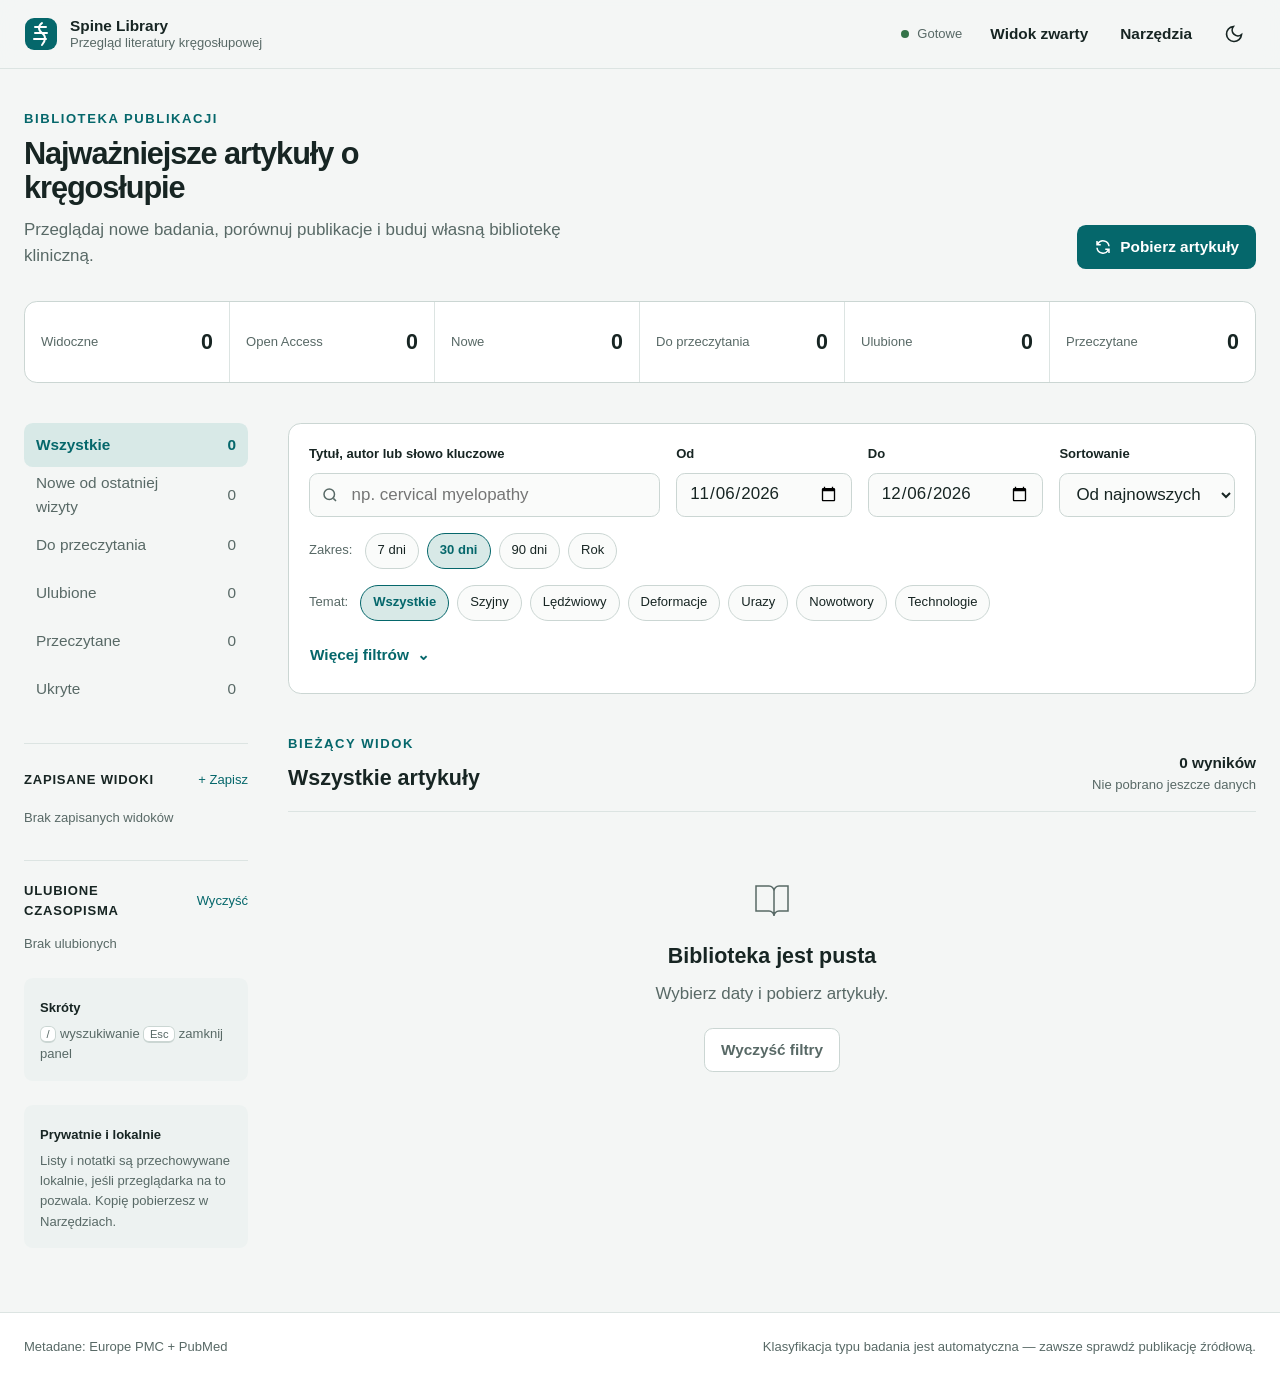
==== commit 1f6ca11d: "Add files via upload" ====
--- a/index.html
+++ b/index.html
@@ -5,104 +5,138 @@
   <meta name="viewport" content="width=device-width,initial-scale=1">
   <meta name="color-scheme" content="light dark">
   <meta name="theme-color" content="#f4f6f5">
+  <meta name="description" content="Czytelny przegląd najnowszej literatury naukowej dotyczącej kręgosłupa.">
   <title>Spine Library</title>
   <link rel="icon" href="data:image/svg+xml,<svg xmlns=%22http://www.w3.org/2000/svg%22 viewBox=%220 0 32 32%22><rect width=%2232%22 height=%2232%22 rx=%227%22 fill=%22%2305676b%22/><path d=%22M17 5c-4 3-4 7 0 10s4 7 0 12M11 9h10M11 15h11M10 21h11%22 fill=%22none%22 stroke=%22white%22 stroke-width=%222%22 stroke-linecap=%22round%22/></svg>">
   <link rel="preconnect" href="https://api.fontshare.com">
   <link href="https://api.fontshare.com/v2/css?f[]=satoshi@400,500,600,700&display=swap" rel="stylesheet">
-  <link rel="stylesheet" href="styles.css?v=2.0">
-  <script src="app.js?v=2.0" defer></script>
+  <link rel="stylesheet" href="styles.css?v=4.0">
+  <script src="app.js?v=4.0" defer></script>
 </head>
 <body>
-<a class="skip-link" href="#main">Przejdź do treści</a>
+<a class="skip" href="#main">Przejdź do treści</a>
 <header class="topbar">
-  <div class="topbar-inner">
+  <div class="topbar-in">
     <a class="brand" href="#" aria-label="Spine Library — strona główna">
-      <svg viewBox="0 0 34 34" width="34" height="34" fill="none" aria-hidden="true"><rect x="1" y="1" width="32" height="32" rx="9" fill="currentColor"/><path d="M18 6c-4 3-4 7 0 10s4 7 0 12M11 10h11M11 16h12M10 22h12" stroke="var(--brand-mark-line)" stroke-width="2" stroke-linecap="round"/></svg>
+      <svg viewBox="0 0 34 34" width="34" height="34" fill="none" aria-hidden="true"><rect x="1" y="1" width="32" height="32" rx="9" fill="currentColor"/><path d="M18 6c-4 3-4 7 0 10s4 7 0 12M11 10h11M11 16h12M10 22h12" stroke="var(--mark)" stroke-width="2" stroke-linecap="round"/></svg>
       <span><strong>Spine Library</strong><small>Przegląd literatury kręgosłupowej</small></span>
     </a>
-    <div class="topbar-actions">
+    <div class="top-actions">
       <span id="sourceState" class="source-state"><i></i><span>Gotowe</span></span>
-      <button id="themeButton" class="icon-button" type="button" aria-label="Zmień motyw" title="Zmień motyw">
+      <button id="densityButton" class="icon-text" type="button" aria-pressed="false">Widok zwarty</button>
+      <button id="toolsButton" class="icon-text" type="button" aria-expanded="false" aria-controls="toolsMenu">Narzędzia</button>
+      <button id="themeButton" class="icon-button" type="button" aria-label="Włącz ciemny motyw" title="Zmień motyw">
         <svg viewBox="0 0 24 24" width="20" height="20" fill="none" stroke="currentColor" stroke-width="2" aria-hidden="true"><path d="M21 12.8A9 9 0 1 1 11.2 3 7 7 0 0 0 21 12.8Z"/></svg>
       </button>
+    </div>
+    <div id="toolsMenu" class="tools-menu" hidden>
+      <strong>Eksport i dane</strong>
+      <button type="button" data-export="csv">Eksportuj CSV</button>
+      <button type="button" data-export="bib">Eksportuj BibTeX</button>
+      <button type="button" data-export="ris">Eksportuj RIS</button>
+      <button id="copyViewButton" type="button">Kopiuj link do widoku</button>
+      <hr>
+      <button id="backupButton" type="button">Pobierz kopię danych</button>
+      <button id="importButton" type="button">Wczytaj kopię danych</button>
+      <input id="importFile" type="file" accept="application/json" hidden>
+      <p>Eksport obejmuje bieżący widok. Kopia zawiera listy, notatki i zapisane widoki.</p>
     </div>
   </div>
 </header>
 
 <main id="main" class="page">
   <section class="hero" aria-labelledby="pageTitle">
-    <div><p class="overline">BIBLIOTEKA PUBLIKACJI</p><h1 id="pageTitle">Najważniejsze artykuły o kręgosłupie</h1><p>Jedno czytelne miejsce do regularnego przeglądania literatury z wybranych czasopism.</p></div>
+    <div><p class="overline">BIBLIOTEKA PUBLIKACJI</p><h1 id="pageTitle">Najważniejsze artykuły o kręgosłupie</h1><p>Przeglądaj nowe badania, porównuj publikacje i buduj własną bibliotekę kliniczną.</p></div>
     <button id="loadButton" class="button primary" type="button"><svg viewBox="0 0 24 24" width="18" height="18" fill="none" stroke="currentColor" stroke-width="2" aria-hidden="true"><path d="M20 11a8 8 0 0 0-15-3M4 4v5h5M4 13a8 8 0 0 0 15 3M20 20v-5h-5"/></svg><span>Pobierz artykuły</span></button>
   </section>
 
   <section class="summary" aria-label="Podsumowanie">
     <article><span>Widoczne</span><strong id="visibleStat">0</strong></article>
     <article><span>Open Access</span><strong id="oaStat">0</strong></article>
+    <article><span>Nowe</span><strong id="newStat">0</strong></article>
     <article><span>Do przeczytania</span><strong id="queueStat">0</strong></article>
     <article><span>Ulubione</span><strong id="favoriteStat">0</strong></article>
     <article><span>Przeczytane</span><strong id="readStat">0</strong></article>
   </section>
 
+  <section id="insights" class="insights" aria-label="Szybki obraz wyników" hidden>
+    <div><span>Najczęstszy typ</span><strong id="topType">—</strong></div>
+    <div><span>Najaktywniejsze czasopismo</span><strong id="topJournal">—</strong></div>
+    <div><span>Mediana cytowań</span><strong id="medianCitations">—</strong></div>
+  </section>
+
   <div class="layout">
-    <aside class="sidebar" aria-label="Widoki biblioteki">
-      <nav id="viewNav" class="view-nav" aria-label="Listy artykułów">
-        <button class="view-button active" data-view="all" type="button"><span>Wszystkie</span><output id="allCount">0</output></button>
-        <button class="view-button" data-view="queue" type="button"><span>Do przeczytania</span><output id="queueCount">0</output></button>
-        <button class="view-button" data-view="favorites" type="button"><span>Ulubione</span><output id="favoritesCount">0</output></button>
-        <button class="view-button" data-view="read" type="button"><span>Przeczytane</span><output id="readCount">0</output></button>
-        <button class="view-button" data-view="hidden" type="button"><span>Ukryte</span><output id="hiddenCount">0</output></button>
+    <aside class="sidebar">
+      <nav id="viewNav" class="view-nav" aria-label="Widoki">
+        <button class="view-btn active" data-view="all"><span>Wszystkie</span><output id="allCount">0</output></button>
+        <button class="view-btn" data-view="new"><span>Nowe od ostatniej wizyty</span><output id="newCount">0</output></button>
+        <button class="view-btn" data-view="queue"><span>Do przeczytania</span><output id="queueCount">0</output></button>
+        <button class="view-btn" data-view="favorites"><span>Ulubione</span><output id="favoritesCount">0</output></button>
+        <button class="view-btn" data-view="read"><span>Przeczytane</span><output id="readCount">0</output></button>
+        <button class="view-btn" data-view="hidden"><span>Ukryte</span><output id="hiddenCount">0</output></button>
       </nav>
-      <section class="side-section" aria-labelledby="favoriteJournalsTitle">
-        <div class="side-heading"><h2 id="favoriteJournalsTitle">Ulubione czasopisma</h2><button id="clearJournalFavorites" type="button">Wyczyść</button></div>
-        <div id="favoriteJournals" class="favorite-journals"></div>
+      <section class="side-section">
+        <div class="side-heading"><h2>Zapisane widoki</h2><button id="saveViewButton" type="button">+ Zapisz</button></div>
+        <div id="savedViews" class="saved-views"><p class="side-empty">Brak zapisanych widoków</p></div>
       </section>
-      <div class="privacy-note"><strong>Prywatnie i lokalnie</strong><p>Twoje listy są przechowywane wyłącznie w tej przeglądarce.</p></div>
+      <section class="side-section">
+        <div class="side-heading"><h2>Ulubione czasopisma</h2><button id="clearJournalFavorites" type="button">Wyczyść</button></div>
+        <div id="favoriteJournals"><p class="side-empty">Brak ulubionych</p></div>
+      </section>
+      <div class="shortcuts"><strong>Skróty</strong><p><kbd>/</kbd> wyszukiwanie <kbd>Esc</kbd> zamknij panel</p></div>
+      <div class="privacy"><strong>Prywatnie i lokalnie</strong><p>Listy i notatki są przechowywane lokalnie, jeśli przeglądarka na to pozwala. Kopię pobierzesz w Narzędziach.</p></div>
     </aside>
 
-    <section class="workspace" aria-labelledby="resultsTitle">
+    <section class="workspace">
       <form id="filters" class="filters" autocomplete="off">
-        <div class="field search-field"><label for="titleQuery">Szukaj w tytule</label><div class="input-icon"><svg viewBox="0 0 24 24" width="18" height="18" fill="none" stroke="currentColor" stroke-width="2" aria-hidden="true"><circle cx="11" cy="11" r="7"/><path d="m20 20-3.5-3.5"/></svg><input id="titleQuery" type="search" placeholder="np. lumbar fusion"></div></div>
-        <div class="field"><label for="dateFrom">Od</label><input id="dateFrom" type="date" required></div>
-        <div class="field"><label for="dateTo">Do</label><input id="dateTo" type="date" required></div>
+        <div class="field search-field"><label for="query">Tytuł, autor lub słowo kluczowe</label><div class="input-icon"><svg viewBox="0 0 24 24" width="18" height="18" fill="none" stroke="currentColor" stroke-width="2" aria-hidden="true"><circle cx="11" cy="11" r="7"/><path d="m20 20-3.5-3.5"/></svg><input id="query" type="search" placeholder="np. cervical myelopathy"></div></div>
+        <div class="field"><label for="dateFrom">Od</label><input id="dateFrom" type="date"></div>
+        <div class="field"><label for="dateTo">Do</label><input id="dateTo" type="date"></div>
         <div class="field"><label for="sortSelect">Sortowanie</label><select id="sortSelect"><option value="date">Od najnowszych</option><option value="citations">Najczęściej cytowane</option><option value="journal">Czasopismo A–Z</option><option value="title">Tytuł A–Z</option></select></div>
-        <div class="quick-dates" aria-label="Szybki zakres dat"><span>Zakres:</span><button type="button" data-days="7">7 dni</button><button class="active" type="button" data-days="30">30 dni</button><button type="button" data-days="90">90 dni</button></div>
+        <div class="quick-dates"><span>Zakres:</span><button type="button" data-days="7">7 dni</button><button class="active" type="button" data-days="30">30 dni</button><button type="button" data-days="90">90 dni</button><button type="button" data-days="365">Rok</button></div>
+        <div class="topic-row" aria-label="Tematy"><span>Temat:</span><button class="active" type="button" data-topic="">Wszystkie</button><button type="button" data-topic="cervical">Szyjny</button><button type="button" data-topic="lumbar">Lędźwiowy</button><button type="button" data-topic="deformity">Deformacje</button><button type="button" data-topic="trauma">Urazy</button><button type="button" data-topic="tumor">Nowotwory</button><button type="button" data-topic="technology">Technologie</button></div>
         <button id="mobileLoadButton" class="button primary mobile-load" type="button">Pobierz</button>
-        <button id="moreFiltersButton" class="button quiet more-filters" type="button" aria-expanded="false" aria-controls="extraFilters">Więcej filtrów <span>⌄</span></button>
-        <div id="extraFilters" class="extra-filters" hidden>
-          <label class="checkbox-row"><input id="oaOnly" type="checkbox"><span>Tylko Open Access</span></label>
-          <fieldset><div class="fieldset-heading"><legend>Czasopisma</legend><div><button id="selectAllJournals" type="button">Wszystkie</button><button id="clearJournals" type="button">Żadne</button></div></div><div id="journalOptions" class="journal-options"></div></fieldset>
+        <button id="moreFiltersButton" class="button quiet more" type="button" aria-expanded="false">Więcej filtrów <span>⌄</span></button>
+        <div id="extraFilters" class="extra" hidden>
+          <div class="extra-top">
+            <label class="check"><input id="oaOnly" type="checkbox"> Tylko Open Access</label>
+            <label class="check"><input id="abstractOnly" type="checkbox"> Tylko z abstraktem</label>
+            <div class="field type-field"><label for="studyType">Typ publikacji</label><select id="studyType"><option value="">Wszystkie typy</option><option value="meta">Przegląd systematyczny / metaanaliza</option><option value="trial">Badanie randomizowane</option><option value="prospective">Badanie prospektywne</option><option value="retrospective">Badanie retrospektywne</option><option value="case">Opis / seria przypadków</option><option value="review">Przegląd narracyjny</option><option value="other">Inne</option></select></div>
+          </div>
+          <fieldset><div class="fieldset-head"><legend>Czasopisma</legend><div><button id="selectAllJournals" type="button">Wszystkie</button><button id="clearJournals" type="button">Żadne</button></div></div><div id="journalOptions" class="journal-options"></div></fieldset>
         </div>
       </form>
 
-      <header class="results-heading"><div><p class="overline">BIEŻĄCY WIDOK</p><h2 id="resultsTitle">Wszystkie artykuły</h2></div><div class="results-context"><strong id="resultCountText">0 wyników</strong><span id="updatedText">Nie pobrano jeszcze danych</span></div></header>
-
+      <header class="results-head">
+        <div><p class="overline">BIEŻĄCY WIDOK</p><h2 id="resultsTitle">Wszystkie artykuły</h2></div>
+        <div class="results-info"><strong id="resultCountText">0 wyników</strong><span id="updatedText">Nie pobrano jeszcze danych</span></div>
+      </header>
+      <div id="activeFilters" class="active-filters" hidden></div>
       <div id="message" class="message" role="status" aria-live="polite" hidden></div>
-      <div id="loadingState" class="loading-state" role="status" hidden><div class="loading-mark" aria-hidden="true">•••</div><div><strong>Pobieranie publikacji</strong><p>Europe PMC i PubMed są sprawdzane równolegle. To może potrwać kilka sekund.</p></div></div>
+      <div id="loadingState" class="loading" hidden><div class="loading-mark" aria-hidden="true">•••</div><div><strong>Pobieranie publikacji</strong><p>Europe PMC i PubMed są sprawdzane równolegle.</p></div></div>
       <div id="articleList" class="article-list"></div>
-      <div id="emptyState" class="empty-state" hidden><svg viewBox="0 0 48 48" width="48" height="48" fill="none" stroke="currentColor" stroke-width="1.5" aria-hidden="true"><path d="M8 10h13a5 5 0 0 1 5 5v25a5 5 0 0 0-5-5H8V10Zm32 0h-9a5 5 0 0 0-5 5v25a5 5 0 0 1 5-5h9V10Z"/></svg><h3 id="emptyTitle">Biblioteka jest pusta</h3><p id="emptyText">Wybierz daty i pobierz artykuły.</p><button id="emptyButton" class="button secondary" type="button">Wyczyść filtry</button></div>
-      <nav id="pagination" class="pagination" aria-label="Stronicowanie" hidden><button id="previousPage" class="button secondary" type="button">← Poprzednia</button><span id="pageText">Strona 1 z 1</span><button id="nextPage" class="button secondary" type="button">Następna →</button></nav>
+      <div id="emptyState" class="empty" hidden><svg viewBox="0 0 48 48" width="48" height="48" fill="none" stroke="currentColor" stroke-width="1.5" aria-hidden="true"><path d="M8 10h13a5 5 0 0 1 5 5v25a5 5 0 0 0-5-5H8V10Zm32 0h-9a5 5 0 0 0-5 5v25a5 5 0 0 1 5-5h9V10Z"/></svg><h3 id="emptyTitle">Biblioteka jest pusta</h3><p id="emptyText">Wybierz daty i pobierz artykuły.</p><button id="emptyButton" class="button secondary" type="button">Wyczyść filtry</button></div>
+      <nav id="pagination" class="pagination" aria-label="Paginacja" hidden><button id="previousPage" class="button secondary" type="button">← Poprzednia</button><span id="pageText">Strona 1 z 1</span><button id="nextPage" class="button secondary" type="button">Następna →</button></nav>
     </section>
   </div>
 </main>
 
+<div id="compareTray" class="compare-tray" hidden><div><strong>Porównanie</strong><span id="compareCount">0 z 3 publikacji</span></div><div><button id="clearCompare" class="button quiet" type="button">Wyczyść</button><button id="openCompare" class="button primary" type="button" disabled>Porównaj</button></div></div>
+
+<dialog id="compareDialog" class="compare-dialog" aria-labelledby="compareTitle"><div class="dialog-head"><div><p class="overline">ZESTAWIENIE</p><h2 id="compareTitle">Porównanie publikacji</h2></div><button id="closeCompare" class="icon-button" type="button" aria-label="Zamknij porównanie">×</button></div><div id="compareContent" class="compare-content"></div></dialog>
+
 <template id="articleTemplate">
   <article class="article">
-    <div class="article-topline"><span class="journal"></span><span class="dot">•</span><time></time><span class="tag oa" hidden>Open Access</span><span class="tag impact" hidden>Wysoki wpływ</span></div>
+    <div class="article-top"><button class="journal favorite-journal" type="button" title="Dodaj czasopismo do ulubionych"></button><span class="dot">•</span><time></time><span class="tag type"></span><span class="tag oa" hidden>Open Access</span><span class="tag fresh" hidden>Nowe</span></div>
     <h3 class="article-title"></h3>
-    <div class="article-details"><span class="citations"></span><span class="source"></span></div>
-    <div class="article-toolbar">
-      <button class="abstract-toggle" type="button" aria-expanded="false">Pokaż abstrakt</button>
-      <a class="pubmed-link" target="_blank" rel="noopener noreferrer">PubMed ↗</a>
-      <div class="article-actions">
-        <button class="article-action queue" type="button" aria-label="Dodaj do przeczytania"><span aria-hidden="true">＋</span><em>Do przeczytania</em></button>
-        <button class="article-action favorite" type="button" aria-label="Dodaj do ulubionych"><span aria-hidden="true">☆</span><em>Ulubione</em></button>
-        <button class="article-action read" type="button" aria-label="Oznacz jako przeczytane"><span aria-hidden="true">✓</span><em>Przeczytane</em></button>
-        <button class="article-action hide" type="button" aria-label="Ukryj artykuł"><span aria-hidden="true">−</span><em>Ukryj</em></button>
-      </div>
-    </div>
-    <section class="abstract" aria-label="Abstrakt" hidden><h4>Abstrakt</h4><p></p></section>
+    <p class="authors"></p>
+    <div class="article-meta"><span class="citations"></span><span class="source"></span><a class="doi-link" target="_blank" rel="noopener noreferrer" hidden>DOI ↗</a></div>
+    <div class="article-toolbar"><button class="abstract-toggle" type="button">Pokaż abstrakt</button><a class="pubmed-link" target="_blank" rel="noopener noreferrer">PubMed ↗</a><button class="copy-citation" type="button">Kopiuj cytowanie</button><button class="note-toggle" type="button">Notatka</button><div class="article-actions"><button class="action compare" type="button" aria-label="Dodaj do porównania"><span>≍</span><em>Porównaj</em></button><button class="action queue" type="button" aria-label="Dodaj do przeczytania"><span>＋</span><em>Do przeczytania</em></button><button class="action favorite" type="button" aria-label="Dodaj do ulubionych"><span>☆</span><em>Ulubione</em></button><button class="action read" type="button" aria-label="Oznacz jako przeczytane"><span>✓</span><em>Przeczytane</em></button><button class="action hide" type="button" aria-label="Ukryj"><span>−</span><em>Ukryj</em></button></div></div>
+    <section class="abstract" hidden><h4>Abstrakt</h4><p></p></section>
+    <section class="note-panel" hidden><label>Własna notatka<textarea rows="3" placeholder="Znaczenie kliniczne, metodologia, pytania…"></textarea></label><div><span class="note-status" role="status"></span><button class="button secondary save-note" type="button">Zapisz notatkę</button></div></section>
   </article>
 </template>
-<footer><div><span>Metadane: Europe PMC + PubMed</span><span>Liczba cytowań: Europe PMC</span></div></footer>
+
+<footer><div><span>Metadane: Europe PMC + PubMed</span><span>Klasyfikacja typu badania jest automatyczna — zawsze sprawdź publikację źródłową.</span></div></footer>
 </body>
 </html>
--- a/styles.css
+++ b/styles.css
@@ -1,20 +1,20 @@
-/* Clinical reading workspace: precise, calm, static. No entrance or loading animations. */
-:root,[data-theme="light"]{--font:'Satoshi','Segoe UI',sans-serif;--xs:.78rem;--sm:.9rem;--base:1rem;--lg:1.2rem;--xl:clamp(1.7rem,1.45rem + .8vw,2.2rem);--s1:.25rem;--s2:.5rem;--s3:.75rem;--s4:1rem;--s5:1.25rem;--s6:1.5rem;--s8:2rem;--s10:2.5rem;--s12:3rem;--s16:4rem;--bg:#f4f6f5;--surface:#fff;--surface2:#fafbfb;--offset:#edf1f0;--border:#d5dddc;--divider:#e3e8e7;--text:#172523;--muted:#596c69;--faint:#788986;--primary:#05676b;--primaryHover:#034f53;--primarySoft:#dfeeed;--inverse:#fff;--error:#9b3851;--errorSoft:#f8e7eb;--success:#427353;--warning:#8b641d;--shadow:0 1px 2px rgb(23 37 35/.04),0 8px 24px rgb(23 37 35/.05);--r1:.4rem;--r2:.6rem;--r3:.85rem;--pill:99rem;--max:1280px;--brand-mark-line:#fff}
-[data-theme="dark"]{--bg:#131817;--surface:#1a201f;--surface2:#1e2524;--offset:#26302e;--border:#3a4745;--divider:#2b3433;--text:#edf3f1;--muted:#a9bab7;--faint:#879895;--primary:#7bc8c9;--primaryHover:#a2dddd;--primarySoft:#263f3e;--inverse:#10201f;--error:#eb94a8;--errorSoft:#452a32;--success:#8ec69e;--warning:#dfb96e;--shadow:0 8px 24px rgb(0 0 0/.25);--brand-mark-line:#10201f}
-*,*::before,*::after{box-sizing:border-box;margin:0;padding:0}[hidden]{display:none!important}html{-webkit-text-size-adjust:none;text-size-adjust:none;scroll-padding-top:5rem}body{min-height:100dvh;background:var(--bg);color:var(--text);font:var(--base)/1.55 var(--font);-webkit-font-smoothing:antialiased;overflow-x:hidden}button,input,select{font:inherit;color:inherit}button{cursor:pointer}button:disabled{cursor:not-allowed;opacity:.5}a{color:inherit}svg{display:block}:focus-visible{outline:2px solid var(--primary);outline-offset:3px}.skip-link{position:fixed;z-index:100;left:var(--s3);top:var(--s3);transform:translateY(-200%);background:var(--primary);color:var(--inverse);padding:var(--s2) var(--s4);border-radius:var(--r1)}.skip-link:focus{transform:none}
-.topbar{position:sticky;z-index:20;top:0;background:color-mix(in oklab,var(--surface) 94%,transparent);border-bottom:1px solid var(--divider);backdrop-filter:blur(12px)}.topbar-inner{width:min(calc(100% - 2rem),var(--max));height:4.5rem;margin:auto;display:flex;align-items:center;justify-content:space-between;gap:var(--s4)}.brand{display:flex;align-items:center;gap:var(--s3);text-decoration:none}.brand>svg{color:var(--primary)}.brand>span{display:flex;flex-direction:column;line-height:1.2}.brand strong{font-size:var(--base)}.brand small{color:var(--muted);font-size:var(--xs);margin-top:.15rem}.topbar-actions,.source-state{display:flex;align-items:center;gap:var(--s3)}.source-state{gap:var(--s2);font-size:var(--sm);color:var(--muted)}.source-state i{display:block;width:.5rem;height:.5rem;border-radius:50%;background:var(--success)}.source-state.loading i{background:var(--warning)}.source-state.error i{background:var(--error)}.icon-button{display:grid;place-items:center;width:2.75rem;height:2.75rem;border:1px solid var(--border);border-radius:var(--r2);background:var(--surface)}.icon-button:hover{background:var(--offset)}
-.page{width:min(calc(100% - 2rem),var(--max));margin:auto;padding:var(--s10) 0 var(--s16)}.hero{display:flex;justify-content:space-between;align-items:end;gap:var(--s8);padding-bottom:var(--s8)}.overline{color:var(--primary);font-size:var(--xs);font-weight:700;letter-spacing:.09em}.hero h1{font-size:var(--xl);line-height:1.15;letter-spacing:-.035em;margin:var(--s2) 0}.hero p:last-child{color:var(--muted);max-width:65ch}.button{min-height:2.75rem;display:inline-flex;align-items:center;justify-content:center;gap:var(--s2);border-radius:var(--r2);padding:0 var(--s4);font-size:var(--sm);font-weight:700}.button.primary{border:1px solid var(--primary);background:var(--primary);color:var(--inverse);box-shadow:0 3px 10px color-mix(in oklab,var(--primary) 18%,transparent)}.button.primary:hover{background:var(--primaryHover);border-color:var(--primaryHover)}.button.secondary{border:1px solid var(--border);background:var(--surface)}.button.secondary:hover,.button.quiet:hover{border-color:var(--primary);color:var(--primary)}.button.quiet{border:1px solid transparent;background:transparent;padding:0}.summary{display:grid;grid-template-columns:repeat(5,1fr);background:var(--surface);border:1px solid var(--border);border-radius:var(--r3);box-shadow:var(--shadow);overflow:hidden;margin-bottom:var(--s6)}.summary article{min-height:5rem;display:flex;align-items:center;justify-content:space-between;gap:var(--s4);padding:var(--s4) var(--s5);border-right:1px solid var(--divider)}.summary article:last-child{border:0}.summary span{font-size:var(--xs);color:var(--muted)}.summary strong{font-size:1.65rem;line-height:1;font-variant-numeric:tabular-nums}
-.layout{display:grid;grid-template-columns:15rem minmax(0,1fr);align-items:start;gap:var(--s6)}.sidebar{position:sticky;top:6rem;min-width:0}.view-nav{display:flex;flex-direction:column;gap:var(--s1)}.view-button{min-height:2.75rem;display:flex;align-items:center;justify-content:space-between;width:100%;border:0;border-radius:var(--r2);background:transparent;padding:0 var(--s3);color:var(--muted);text-align:left;font-size:var(--sm)}.view-button:hover{background:var(--offset);color:var(--text)}.view-button.active{background:var(--primarySoft);color:var(--primary);font-weight:700}.view-button output{font-size:var(--xs);font-variant-numeric:tabular-nums}.side-section{border-top:1px solid var(--divider);margin-top:var(--s6);padding-top:var(--s5)}.side-heading{display:flex;align-items:center;justify-content:space-between;gap:var(--s3);margin-bottom:var(--s2)}.side-heading h2{font-size:var(--sm)}.side-heading button,.fieldset-heading button{border:0;background:transparent;color:var(--primary);font-size:var(--xs)}.favorite-journals{display:flex;flex-direction:column}.favorite-journals>p{color:var(--muted);font-size:var(--xs)}.favorite-journal{min-height:2.5rem;display:flex;align-items:center;justify-content:space-between;border:0;background:transparent;color:var(--muted);text-align:left;font-size:var(--xs)}.favorite-journal:hover{color:var(--primary)}.privacy-note{margin-top:var(--s6);padding:var(--s4);border-radius:var(--r3);background:var(--offset)}.privacy-note strong{font-size:var(--sm)}.privacy-note p{font-size:var(--xs);color:var(--muted);margin-top:var(--s1)}
-.workspace{min-width:0}.filters{display:grid;grid-template-columns:minmax(13rem,2fr) repeat(2,minmax(8.5rem,1fr)) minmax(11rem,1fr);gap:var(--s3);padding:var(--s5);background:var(--surface);border:1px solid var(--border);border-radius:var(--r3);box-shadow:var(--shadow)}.field{min-width:0}.field label{display:block;color:var(--muted);font-size:var(--xs);font-weight:700;margin-bottom:var(--s2)}.field input,.field select{width:100%;min-width:0;min-height:2.75rem;border:1px solid var(--border);border-radius:var(--r2);background:var(--surface2);padding:0 var(--s3)}.field input:hover,.field select:hover{border-color:var(--faint)}.input-icon{position:relative}.input-icon svg{position:absolute;left:var(--s3);top:50%;transform:translateY(-50%);color:var(--faint);pointer-events:none}.input-icon input{padding-left:2.5rem}.quick-dates{grid-column:1/-1;display:flex;align-items:center;gap:var(--s2);font-size:var(--xs);color:var(--muted)}.quick-dates button{min-height:2rem;border:1px solid transparent;border-radius:var(--pill);background:transparent;padding:0 var(--s3);font-size:var(--xs)}.quick-dates button:hover{border-color:var(--border)}.quick-dates button.active{background:var(--primarySoft);color:var(--primary);font-weight:700}.more-filters{grid-column:1/-1;justify-self:start}.extra-filters{grid-column:1/-1;border-top:1px solid var(--divider);padding-top:var(--s4)}.checkbox-row{display:flex;align-items:center;gap:var(--s2);width:max-content;font-size:var(--sm)}.checkbox-row input,.journal-option input{width:1.1rem;height:1.1rem}.extra-filters fieldset{border:0;margin-top:var(--s5)}.fieldset-heading{display:flex;align-items:center;justify-content:space-between;margin-bottom:var(--s2)}.fieldset-heading legend{font-size:var(--xs);font-weight:700;color:var(--muted)}.fieldset-heading>div{display:flex;gap:var(--s4)}.journal-options{display:grid;grid-template-columns:repeat(2,minmax(0,1fr));gap:var(--s1)}.journal-option{min-height:2.75rem;display:grid;grid-template-columns:auto 1fr auto;align-items:center;gap:var(--s2);padding:var(--s2);border-radius:var(--r2)}.journal-option:hover{background:var(--offset)}.journal-option label{font-size:var(--xs)}.journal-star{width:2.25rem;height:2.25rem;border:0;background:transparent;color:var(--faint);font-size:1.15rem}.journal-star.active{color:var(--warning)}.mobile-load{display:none}
-.results-heading{display:flex;align-items:end;justify-content:space-between;gap:var(--s4);padding:var(--s8) var(--s1) var(--s4);border-bottom:1px solid var(--divider)}.results-heading h2{font-size:var(--lg);margin-top:var(--s1)}.results-context{display:flex;flex-direction:column;align-items:flex-end;font-size:var(--xs)}.results-context span{color:var(--muted)}.message{margin-top:var(--s4);padding:var(--s3) var(--s4);border-radius:var(--r2);background:var(--primarySoft);font-size:var(--sm)}.message.error{background:var(--errorSoft);color:var(--error)}.loading-state{display:flex;align-items:center;gap:var(--s4);margin-top:var(--s4);padding:var(--s5);border:1px solid var(--border);border-radius:var(--r3);background:var(--surface)}.loading-mark{display:grid;place-items:center;width:2.75rem;height:2.75rem;border-radius:var(--r2);background:var(--offset);color:var(--primary);font-weight:700;letter-spacing:.12em}.loading-state strong{font-size:var(--sm)}.loading-state p{color:var(--muted);font-size:var(--xs);margin-top:var(--s1)}
-.article-list{display:flex;flex-direction:column}.article{padding:var(--s6) var(--s1);border-bottom:1px solid var(--divider)}.article-topline,.article-details{display:flex;align-items:center;flex-wrap:wrap;gap:var(--s2);color:var(--muted);font-size:var(--xs)}.journal{color:var(--primary);font-weight:700}.tag{border-radius:var(--pill);padding:.12rem var(--s2);font-weight:700}.tag.oa{background:var(--primarySoft);color:var(--primary)}.tag.impact{background:var(--offset)}.article-title{max-width:50ch;font-size:var(--lg);line-height:1.32;letter-spacing:-.015em;margin:var(--s3) 0 var(--s2)}.article-details span+span::before{content:'·';margin-right:var(--s2)}.article-toolbar{display:flex;align-items:center;flex-wrap:wrap;gap:var(--s3);margin-top:var(--s4)}.abstract-toggle,.pubmed-link{min-height:2.5rem;display:inline-flex;align-items:center;border:0;background:transparent;color:var(--primary);font-size:var(--sm);font-weight:700;text-decoration:none}.abstract-toggle:hover,.pubmed-link:hover{text-decoration:underline}.article-actions{display:flex;align-items:center;gap:var(--s1);margin-left:auto}.article-action{min-height:2.5rem;display:flex;align-items:center;gap:var(--s1);border:1px solid transparent;border-radius:var(--r2);background:transparent;padding:0 var(--s2);color:var(--muted)}.article-action em{font-style:normal;font-size:var(--xs)}.article-action:hover{background:var(--offset);color:var(--text)}.article-action.active{background:var(--primarySoft);color:var(--primary);font-weight:700}.abstract{max-width:76ch;margin-top:var(--s4);padding:var(--s4);border-radius:var(--r2);background:var(--offset)}.abstract h4{font-size:var(--sm);margin-bottom:var(--s2)}.abstract p{font-size:var(--sm);white-space:pre-line}.abstract p.unavailable{color:var(--muted);font-style:italic}.empty-state{display:flex;flex-direction:column;align-items:center;text-align:center;padding:var(--s16) var(--s6);color:var(--muted)}.empty-state svg{color:var(--faint);margin-bottom:var(--s4)}.empty-state h3{color:var(--text);font-size:var(--lg)}.empty-state p{max-width:38ch;margin:var(--s2) 0 var(--s5)}.pagination{display:flex;align-items:center;justify-content:center;gap:var(--s5);padding-top:var(--s8)}.pagination span{font-size:var(--sm);color:var(--muted);font-variant-numeric:tabular-nums}footer{border-top:1px solid var(--divider)}footer>div{width:min(calc(100% - 2rem),var(--max));display:flex;justify-content:space-between;gap:var(--s4);margin:auto;padding:var(--s6) 0;color:var(--muted);font-size:var(--xs)}
-@media(max-width:1050px){.layout{grid-template-columns:1fr}.sidebar{position:static;min-width:0}.view-nav{display:flex;flex-direction:row;width:100%;overflow-x:auto;padding-bottom:var(--s1);scrollbar-width:thin}.view-button{flex:0 0 auto;width:auto;gap:var(--s3);white-space:nowrap}.side-section,.privacy-note{display:none}.filters{grid-template-columns:2fr 1fr 1fr}.field:last-of-type{grid-column:1/2}.journal-options{grid-template-columns:1fr 1fr}}
-@media(max-width:720px){.source-state{display:none}.page{width:min(calc(100% - 1.25rem),var(--max));padding-top:var(--s6)}.hero{align-items:start;padding-bottom:var(--s6)}.hero>.primary{display:none}.hero p:last-child{font-size:var(--sm)}.summary{grid-template-columns:repeat(2,1fr);margin-inline:-.625rem;border-radius:0;border-inline:0}.summary article{min-height:4.25rem;padding:var(--s3) var(--s4)}.summary article:nth-child(2n){border-right:0}.summary article:nth-child(-n+4){border-bottom:1px solid var(--divider)}.summary article:last-child{grid-column:1/-1}.filters{grid-template-columns:1fr 1fr;padding:var(--s4)}.search-field,.field:last-of-type,.quick-dates{grid-column:1/-1}.mobile-load{display:inline-flex}.more-filters{grid-column:auto;justify-self:stretch}.journal-options{grid-template-columns:1fr}.results-heading{padding-top:var(--s6)}.article{padding:var(--s5) var(--s1)}.article-title{max-width:none;font-size:var(--base)}.article-toolbar{display:grid;grid-template-columns:1fr 1fr}.article-actions{grid-column:1/-1;display:grid;grid-template-columns:repeat(4,1fr);width:100%;margin:0}.article-action{justify-content:center;min-height:2.75rem}.article-action em{display:none}.pagination{justify-content:space-between;gap:var(--s2)}footer>div{flex-direction:column}}
-@media(max-width:430px){.brand small{display:none}.hero h1{overflow-wrap:anywhere}.filters{grid-template-columns:minmax(0,1fr);margin-inline:-.625rem;border-radius:0;border-inline:0}.field,.search-field,.field:last-of-type,.quick-dates,.mobile-load,.more-filters{grid-column:1/-1;min-width:0;width:100%}.results-heading{align-items:start;flex-direction:column}.results-context{align-items:flex-start}.dot{display:none}.article-topline{align-items:flex-start;flex-direction:column;gap:var(--s1)}}
-@media(prefers-reduced-motion:reduce){*{scroll-behavior:auto!important;transition:none!important}}
-@media(max-width:430px){
-  .results-heading{flex-direction:row;align-items:end;justify-content:space-between;gap:var(--s3)}
-  .results-context{align-items:flex-end;text-align:right;flex:0 0 auto}
-  .results-heading .overline{display:none}
-  .results-heading h2{margin:0;font-size:var(--base)}
-}
+/* Art direction: clinical research workspace → calm, precise, editorial.
+   Palette: warm neutral with restrained teal; Typography: Satoshi for clarity; Density: balanced. */
+:root,[data-theme="light"]{--bg:#f4f6f5;--surface:#fff;--surface2:#fafbfa;--offset:#edf2f1;--offset2:#e5ecea;--text:#172523;--muted:#586966;--faint:#7b8987;--divider:#dce4e2;--border:#cbd6d3;--primary:#05676b;--primary-hover:#04565a;--primary-active:#034448;--highlight:#d8e9e7;--inverse:#fff;--success:#347348;--warning:#9b6517;--error:#a33b4c;--mark:#fff;--shadow:0 12px 36px rgba(21,47,43,.09);--font:'Satoshi','Helvetica Neue',sans-serif;--xs:clamp(.75rem,.72rem + .12vw,.82rem);--sm:clamp(.875rem,.84rem + .15vw,.96rem);--base:clamp(1rem,.97rem + .12vw,1.06rem);--lg:clamp(1.16rem,1.06rem + .35vw,1.38rem);--xl:clamp(1.5rem,1.28rem + .8vw,2rem);--s1:.25rem;--s2:.5rem;--s3:.75rem;--s4:1rem;--s5:1.25rem;--s6:1.5rem;--s8:2rem;--s10:2.5rem;--s12:3rem;--s16:4rem;--r1:.375rem;--r2:.55rem;--r3:.8rem;--r4:1rem;--ease:180ms cubic-bezier(.16,1,.3,1)}
+[data-theme="dark"]{--bg:#121716;--surface:#181e1d;--surface2:#1d2422;--offset:#202a28;--offset2:#27322f;--text:#e2e9e7;--muted:#a7b5b2;--faint:#899895;--divider:#283431;--border:#3b4a47;--primary:#72b9bc;--primary-hover:#8bc8ca;--primary-active:#acdadd;--highlight:#243f3d;--inverse:#10201f;--success:#82bd8e;--warning:#dfaa55;--error:#e37f8e;--mark:#10201f;--shadow:0 12px 36px rgba(0,0,0,.28)}
+*,*::before,*::after{box-sizing:border-box;margin:0;padding:0}html{-webkit-text-size-adjust:none;text-size-adjust:none;scroll-behavior:smooth;scroll-padding-top:5rem}body{min-height:100dvh;background:var(--bg);color:var(--text);font-family:var(--font);font-size:var(--base);line-height:1.55;-webkit-font-smoothing:antialiased}button,input,select,textarea{font:inherit;color:inherit}button{cursor:pointer}button:disabled{cursor:not-allowed;opacity:.5}a{color:inherit}svg{display:block}[hidden]{display:none!important}:focus-visible{outline:2px solid var(--primary);outline-offset:3px;border-radius:var(--r1)}::selection{background:var(--highlight)}
+.skip{position:fixed;left:var(--s4);top:var(--s4);z-index:100;transform:translateY(-160%);padding:var(--s3) var(--s4);border-radius:var(--r2);background:var(--text);color:var(--bg)}.skip:focus{transform:none}
+.topbar{position:sticky;top:0;z-index:30;border-bottom:1px solid var(--divider);background:color-mix(in oklab,var(--bg) 92%,transparent);backdrop-filter:blur(14px)}.topbar-in{position:relative;max-width:86rem;min-height:4.25rem;margin:auto;padding:0 var(--s6);display:flex;align-items:center;justify-content:space-between;gap:var(--s4)}.brand{display:flex;align-items:center;gap:var(--s3);text-decoration:none;color:var(--primary)}.brand svg{flex:0 0 auto}.brand span{display:grid;color:var(--text);line-height:1.2}.brand strong{font-size:var(--sm)}.brand small{color:var(--muted);font-size:var(--xs)}.top-actions{display:flex;align-items:center;gap:var(--s2)}.source-state{display:flex;align-items:center;gap:var(--s2);margin-right:var(--s2);color:var(--muted);font-size:var(--xs)}.source-state i{width:.5rem;height:.5rem;border-radius:50%;background:var(--success)}.source-state.loading i{background:var(--warning)}.source-state.error i{background:var(--error)}.icon-button,.icon-text{min-width:2.75rem;min-height:2.75rem;border:0;border-radius:var(--r2);background:transparent}.icon-button{display:grid;place-items:center;font-size:1.6rem}.icon-text{padding:0 var(--s3);font-size:var(--sm);font-weight:600}.icon-button:hover,.icon-text:hover{background:var(--offset)}.tools-menu{position:absolute;right:var(--s6);top:calc(100% + var(--s2));z-index:40;width:min(22rem,calc(100vw - 2rem));padding:var(--s3);border:1px solid var(--border);border-radius:var(--r3);background:var(--surface);box-shadow:var(--shadow)}.tools-menu>strong{display:block;padding:var(--s2) var(--s3);font-size:var(--xs);text-transform:uppercase;letter-spacing:.08em}.tools-menu button{display:block;width:100%;min-height:2.6rem;padding:var(--s2) var(--s3);border:0;border-radius:var(--r2);background:transparent;text-align:left;font-size:var(--sm)}.tools-menu button:hover{background:var(--offset)}.tools-menu hr{border:0;border-top:1px solid var(--divider);margin:var(--s2) 0}.tools-menu p{padding:var(--s2) var(--s3);color:var(--muted);font-size:var(--xs)}
+.page{max-width:86rem;margin:auto;padding:var(--s10) var(--s6) var(--s16)}.hero{display:flex;align-items:end;justify-content:space-between;gap:var(--s8);padding-bottom:var(--s8)}.overline{margin-bottom:var(--s2);color:var(--primary);font-size:var(--xs);font-weight:700;letter-spacing:.12em}.hero h1{max-width:20ch;font-size:var(--xl);line-height:1.1;letter-spacing:-.035em}.hero p:last-child{max-width:58ch;margin-top:var(--s3);color:var(--muted)}.button{min-height:2.75rem;display:inline-flex;align-items:center;justify-content:center;gap:var(--s2);padding:0 var(--s4);border:1px solid transparent;border-radius:var(--r2);font-size:var(--sm);font-weight:700;text-decoration:none}.primary{background:var(--primary);color:var(--inverse)}.primary:hover{background:var(--primary-hover)}.primary:active{background:var(--primary-active)}.secondary{border-color:var(--border);background:var(--surface)}.secondary:hover,.quiet:hover{background:var(--offset)}.quiet{border-color:transparent;background:transparent;color:var(--primary)}
+.summary{display:grid;grid-template-columns:repeat(6,1fr);overflow:hidden;border:1px solid var(--border);border-radius:var(--r3);background:var(--surface)}.summary article{min-height:5rem;display:flex;align-items:center;justify-content:space-between;gap:var(--s3);padding:var(--s4);border-right:1px solid var(--divider)}.summary article:last-child{border:0}.summary span{color:var(--muted);font-size:var(--xs)}.summary strong{font-size:var(--lg);font-variant-numeric:tabular-nums}.insights{display:grid;grid-template-columns:1fr 1.5fr 1fr;gap:var(--s4);margin-top:var(--s4);padding:var(--s4) var(--s5);border-radius:var(--r3);background:var(--text);color:var(--bg)}.insights div{display:grid;gap:var(--s1)}.insights span{font-size:var(--xs);opacity:.68}.insights strong{overflow:hidden;text-overflow:ellipsis;white-space:nowrap;font-size:var(--sm)}
+.layout{display:grid;grid-template-columns:14rem minmax(0,1fr);gap:var(--s10);margin-top:var(--s10)}.sidebar{align-self:start;position:sticky;top:6rem}.view-nav{display:grid;gap:var(--s1)}.view-btn{min-height:2.75rem;display:flex;align-items:center;justify-content:space-between;gap:var(--s3);padding:0 var(--s3);border:0;border-radius:var(--r2);background:transparent;text-align:left;color:var(--muted);font-size:var(--sm)}.view-btn:hover{background:var(--offset);color:var(--text)}.view-btn.active{background:var(--highlight);color:var(--primary);font-weight:700}.view-btn output{min-width:1.5rem;text-align:right;font-variant-numeric:tabular-nums}.side-section{margin-top:var(--s8);padding-top:var(--s5);border-top:1px solid var(--divider)}.side-heading{display:flex;align-items:center;justify-content:space-between;gap:var(--s2);margin-bottom:var(--s3)}.side-heading h2{font-size:var(--xs);letter-spacing:.06em;text-transform:uppercase}.side-heading button{min-height:2rem;border:0;background:transparent;color:var(--primary);font-size:var(--xs)}.side-empty,.privacy p,.shortcuts p{color:var(--muted);font-size:var(--xs)}.saved-views,.favorite-journal-list{display:grid;gap:var(--s1)}.saved-item,.favorite-journal-item{display:grid;grid-template-columns:minmax(0,1fr) 2rem;align-items:center;gap:var(--s1)}.saved-item>button:first-child,.favorite-journal-item>button:first-child{min-height:2.5rem;overflow:hidden;padding:0 var(--s2);border:0;border-radius:var(--r1);background:transparent;text-align:left;text-overflow:ellipsis;white-space:nowrap;font-size:var(--xs)}.saved-item>button:first-child:hover,.favorite-journal-item>button:first-child:hover{background:var(--offset)}.saved-item .remove,.favorite-journal-item .remove{min-width:2rem;min-height:2rem;border:0;background:transparent;color:var(--muted)}.shortcuts,.privacy{margin-top:var(--s6);padding:var(--s4);border-radius:var(--r2);background:var(--offset)}.shortcuts strong,.privacy strong{font-size:var(--xs)}.shortcuts p,.privacy p{margin-top:var(--s1)}kbd{padding:.08rem .35rem;border:1px solid var(--border);border-bottom-width:2px;border-radius:var(--r1);background:var(--surface);font-family:inherit;font-size:.7rem}
+.workspace{min-width:0}.filters{display:grid;grid-template-columns:minmax(16rem,2fr) repeat(3,minmax(8rem,1fr));gap:var(--s4);padding:var(--s5);border:1px solid var(--border);border-radius:var(--r3);background:var(--surface)}.field{display:grid;align-content:start;gap:var(--s2)}.field label,.field>span{font-size:var(--xs);font-weight:700}.field input,.field select,.note-panel textarea{width:100%;min-width:0;border:1px solid var(--border);border-radius:var(--r2);background:var(--surface2)}.field input,.field select{height:2.75rem;padding:0 var(--s3)}.field input:focus,.field select:focus,.note-panel textarea:focus{border-color:var(--primary)}.input-icon{position:relative}.input-icon svg{position:absolute;left:var(--s3);top:50%;transform:translateY(-50%);color:var(--muted);pointer-events:none}.input-icon input{padding-left:2.6rem}.quick-dates,.topic-row{grid-column:1/-1;display:flex;align-items:center;flex-wrap:wrap;gap:var(--s2)}.quick-dates span,.topic-row span{margin-right:var(--s1);color:var(--muted);font-size:var(--xs)}.quick-dates button,.topic-row button,.active-filters button{min-height:2.25rem;padding:0 var(--s3);border:1px solid var(--border);border-radius:999px;background:var(--surface2);font-size:var(--xs)}.quick-dates button:hover,.topic-row button:hover{border-color:var(--primary)}.quick-dates button.active,.topic-row button.active{border-color:var(--primary);background:var(--highlight);color:var(--primary);font-weight:700}.more{grid-column:1/-1;justify-self:start;min-height:2.25rem;padding:0}.extra{grid-column:1/-1;padding-top:var(--s4);border-top:1px solid var(--divider)}.extra-top{display:flex;align-items:end;gap:var(--s6);margin-bottom:var(--s4)}.check{min-height:2.75rem;display:flex;align-items:center;gap:var(--s2);font-size:var(--sm)}.check input{width:1.1rem;height:1.1rem;accent-color:var(--primary)}.type-field{min-width:18rem}fieldset{border:0}.fieldset-head{display:flex;justify-content:space-between;gap:var(--s4);margin-bottom:var(--s3)}legend{font-size:var(--xs);font-weight:700}.fieldset-head button{min-height:2rem;border:0;background:transparent;color:var(--primary);font-size:var(--xs)}.journal-options{display:grid;grid-template-columns:repeat(3,1fr);gap:var(--s2) var(--s4)}.journal-options label{display:flex;align-items:flex-start;gap:var(--s2);font-size:var(--xs)}.journal-options input{margin-top:.18rem;accent-color:var(--primary)}.mobile-load{display:none}
+.results-head{display:flex;align-items:end;justify-content:space-between;gap:var(--s6);margin-top:var(--s10);padding-bottom:var(--s4);border-bottom:1px solid var(--divider)}.results-head h2{font-size:var(--lg)}.results-info{display:grid;text-align:right}.results-info strong{font-size:var(--sm)}.results-info span{color:var(--muted);font-size:var(--xs)}.active-filters{display:flex;flex-wrap:wrap;align-items:center;gap:var(--s2);padding:var(--s4) 0}.active-filters button{color:var(--text)}.message{margin-top:var(--s4);padding:var(--s4);border:1px solid var(--border);border-radius:var(--r2);background:var(--offset);font-size:var(--sm)}.message.error{border-color:color-mix(in oklab,var(--error) 50%,var(--border));color:var(--error)}.loading{display:flex;align-items:center;gap:var(--s4);margin-top:var(--s4);padding:var(--s5);border:1px solid var(--border);border-radius:var(--r3);background:var(--surface)}.loading-mark{display:grid;place-items:center;width:2.75rem;height:2.75rem;border-radius:var(--r2);background:var(--offset);color:var(--primary);font-weight:700;letter-spacing:.12em}.loading strong{font-size:var(--sm)}.loading p{color:var(--muted);font-size:var(--xs)}
+.article-list{display:flex;flex-direction:column}.article{padding:var(--s6) var(--s1);border-bottom:1px solid var(--divider)}.article-top,.article-meta{display:flex;align-items:center;flex-wrap:wrap;gap:var(--s2);color:var(--muted);font-size:var(--xs)}.journal{border:0;background:transparent;color:var(--primary);font-weight:700;text-align:left}.journal:hover{text-decoration:underline}.journal.is-favorite::after{content:' ★';font-size:.75em}.tag{padding:.12rem var(--s2);border-radius:999px;background:var(--offset);color:var(--muted);font-size:.72rem;font-weight:700}.tag.oa{background:var(--highlight);color:var(--primary)}.tag.fresh{background:color-mix(in oklab,var(--warning) 14%,var(--surface));color:var(--warning)}.article-title{max-width:56ch;margin:var(--s3) 0 var(--s1);font-size:var(--lg);line-height:1.32;letter-spacing:-.015em}.authors{max-width:80ch;color:var(--muted);font-size:var(--sm)}.article-meta{margin-top:var(--s2)}.article-meta span+span::before{content:'·';margin-right:var(--s2)}.doi-link{color:var(--primary);text-decoration:none}.doi-link:hover{text-decoration:underline}.article-toolbar{display:flex;align-items:center;flex-wrap:wrap;gap:var(--s3);margin-top:var(--s4)}.abstract-toggle,.note-toggle,.copy-citation,.pubmed-link{min-height:2.5rem;display:inline-flex;align-items:center;border:0;background:transparent;color:var(--primary);font-size:var(--sm);font-weight:700;text-decoration:none}.abstract-toggle:hover,.note-toggle:hover,.copy-citation:hover,.pubmed-link:hover{text-decoration:underline}.article-actions{display:flex;align-items:center;gap:var(--s1);margin-left:auto}.action{min-height:2.75rem;display:flex;align-items:center;gap:var(--s1);padding:0 var(--s2);border:1px solid transparent;border-radius:var(--r2);background:transparent;color:var(--muted)}.action span{font-size:1.15rem}.action em{font-style:normal;font-size:var(--xs)}.action:hover{background:var(--offset);color:var(--text)}.action.active{border-color:var(--border);background:var(--highlight);color:var(--primary)}.abstract,.note-panel{max-width:78ch;margin-top:var(--s4);padding:var(--s4);border-radius:var(--r2);background:var(--offset)}.abstract h4{margin-bottom:var(--s2);font-size:var(--sm)}.abstract p{font-size:var(--sm);white-space:pre-line}.abstract p.unavailable{color:var(--muted);font-style:italic}.note-panel{border:1px solid var(--border);background:var(--surface)}.note-panel label{display:block;font-size:var(--xs);font-weight:700}.note-panel textarea{display:block;min-height:6rem;margin-top:var(--s2);padding:var(--s3);resize:vertical;font-size:var(--sm);font-weight:400}.note-panel>div{display:flex;align-items:center;justify-content:flex-end;gap:var(--s3);margin-top:var(--s3)}.note-status{color:var(--success);font-size:var(--xs)}.empty{display:flex;flex-direction:column;align-items:center;text-align:center;padding:var(--s16) var(--s6);color:var(--muted)}.empty svg{margin-bottom:var(--s4)}.empty h3{color:var(--text);font-size:var(--lg)}.empty p{max-width:38ch;margin:var(--s2) 0 var(--s5)}.pagination{display:flex;align-items:center;justify-content:center;gap:var(--s5);padding-top:var(--s8)}.pagination span{color:var(--muted);font-size:var(--sm)}
+.compare-tray{position:fixed;left:50%;bottom:var(--s5);z-index:35;width:min(42rem,calc(100vw - 2rem));transform:translateX(-50%);display:flex;align-items:center;justify-content:space-between;gap:var(--s4);padding:var(--s3) var(--s4);border:1px solid var(--border);border-radius:var(--r3);background:var(--surface);box-shadow:var(--shadow)}.compare-tray>div{display:flex;align-items:center;gap:var(--s3)}.compare-tray span{color:var(--muted);font-size:var(--xs)}.compare-dialog{width:min(76rem,calc(100vw - 2rem));max-height:calc(100dvh - 2rem);margin:auto;padding:0;border:1px solid var(--border);border-radius:var(--r4);background:var(--surface);color:var(--text);box-shadow:var(--shadow)}.compare-dialog::backdrop{background:rgba(7,18,16,.55);backdrop-filter:blur(3px)}.dialog-head{position:sticky;top:0;z-index:1;display:flex;align-items:center;justify-content:space-between;padding:var(--s5) var(--s6);border-bottom:1px solid var(--divider);background:var(--surface)}.dialog-head h2{font-size:var(--lg)}.compare-content{overflow:auto;padding:var(--s6)}.compare-table{min-width:46rem;border-collapse:separate;border-spacing:0}.compare-table th,.compare-table td{width:28%;padding:var(--s4);border-bottom:1px solid var(--divider);vertical-align:top;text-align:left;font-size:var(--sm)}.compare-table th:first-child,.compare-table td:first-child{width:16%;color:var(--muted);font-size:var(--xs)}.compare-table thead th{color:var(--text);font-size:var(--sm)}.compare-table a{color:var(--primary)}
+body.compact .article{padding:var(--s4) var(--s1)}body.compact .article-title{margin-top:var(--s2);font-size:var(--base)}body.compact .authors{font-size:var(--xs)}body.compact .article-toolbar{margin-top:var(--s2)}body.compact .article-top .tag.fresh,body.compact .article-meta{display:none}body.compact .action em{display:none}
+footer{border-top:1px solid var(--divider);background:var(--surface)}footer>div{max-width:86rem;margin:auto;padding:var(--s6);display:flex;justify-content:space-between;gap:var(--s6);color:var(--muted);font-size:var(--xs)}
+@media(max-width:1080px){.summary{grid-template-columns:repeat(3,1fr)}.summary article:nth-child(3){border-right:0}.summary article:nth-child(-n+3){border-bottom:1px solid var(--divider)}.layout{grid-template-columns:12rem minmax(0,1fr);gap:var(--s6)}.filters{grid-template-columns:2fr 1fr 1fr}.filters>.field:nth-of-type(4){grid-column:1/-1}.journal-options{grid-template-columns:repeat(2,1fr)}.article-actions{width:100%;margin-left:0}.insights{grid-template-columns:1fr 1fr 1fr}}
+@media(max-width:780px){.topbar-in{padding:0 var(--s4)}.brand small,.source-state,.top-actions .icon-text#densityButton{display:none}.page{padding:var(--s6) var(--s4) var(--s12)}.hero{align-items:flex-start;padding-bottom:var(--s6)}.hero .primary{display:none}.summary{grid-template-columns:repeat(2,1fr)}.summary article:nth-child(3){border-right:1px solid var(--divider)}.summary article:nth-child(2n){border-right:0}.summary article:nth-child(-n+4){border-bottom:1px solid var(--divider)}.insights{grid-template-columns:1fr}.layout{display:block;margin-top:var(--s6)}.sidebar{position:static}.view-nav{display:flex;overflow-x:auto;padding-bottom:var(--s2);scrollbar-width:thin}.view-btn{flex:0 0 auto}.side-section,.shortcuts,.privacy{display:none}.filters{grid-template-columns:1fr 1fr;padding:var(--s4)}.search-field{grid-column:1/-1}.filters>.field:nth-of-type(4){grid-column:1/-1}.quick-dates,.topic-row{overflow-x:auto;flex-wrap:nowrap;padding-bottom:var(--s1)}.quick-dates>* ,.topic-row>*{flex:0 0 auto}.mobile-load{display:inline-flex;grid-column:1/-1}.extra-top{align-items:flex-start;flex-direction:column;gap:var(--s2)}.type-field{width:100%;min-width:0}.journal-options{grid-template-columns:1fr}.results-head{margin-top:var(--s8);align-items:flex-start}.results-info{text-align:right}.article{padding:var(--s5) var(--s1)}.article-title{max-width:none;font-size:var(--base)}.article-toolbar{display:grid;grid-template-columns:repeat(2,1fr);gap:var(--s1)}.article-actions{grid-column:1/-1;display:grid;grid-template-columns:repeat(5,1fr);width:100%}.action{justify-content:center;padding:0}.action em{display:none}.pagination{justify-content:space-between;gap:var(--s2)}footer>div{display:grid}.compare-tray{bottom:var(--s3)}.compare-tray>div:first-child{display:grid;gap:0}}
+@media(max-width:480px){.top-actions{gap:0}.summary article{min-height:4.5rem;padding:var(--s3)}.filters{grid-template-columns:1fr}.filters>.field{grid-column:1/-1}.results-head{display:grid}.results-info{text-align:left}.article-top{align-items:flex-start}.article-toolbar{grid-template-columns:1fr 1fr}.compare-tray{align-items:stretch}.compare-tray>div:last-child{gap:var(--s1)}.compare-tray .button{padding:0 var(--s3)}}
+@media(prefers-reduced-motion:reduce){*,*::before,*::after{scroll-behavior:auto!important;transition:none!important}}
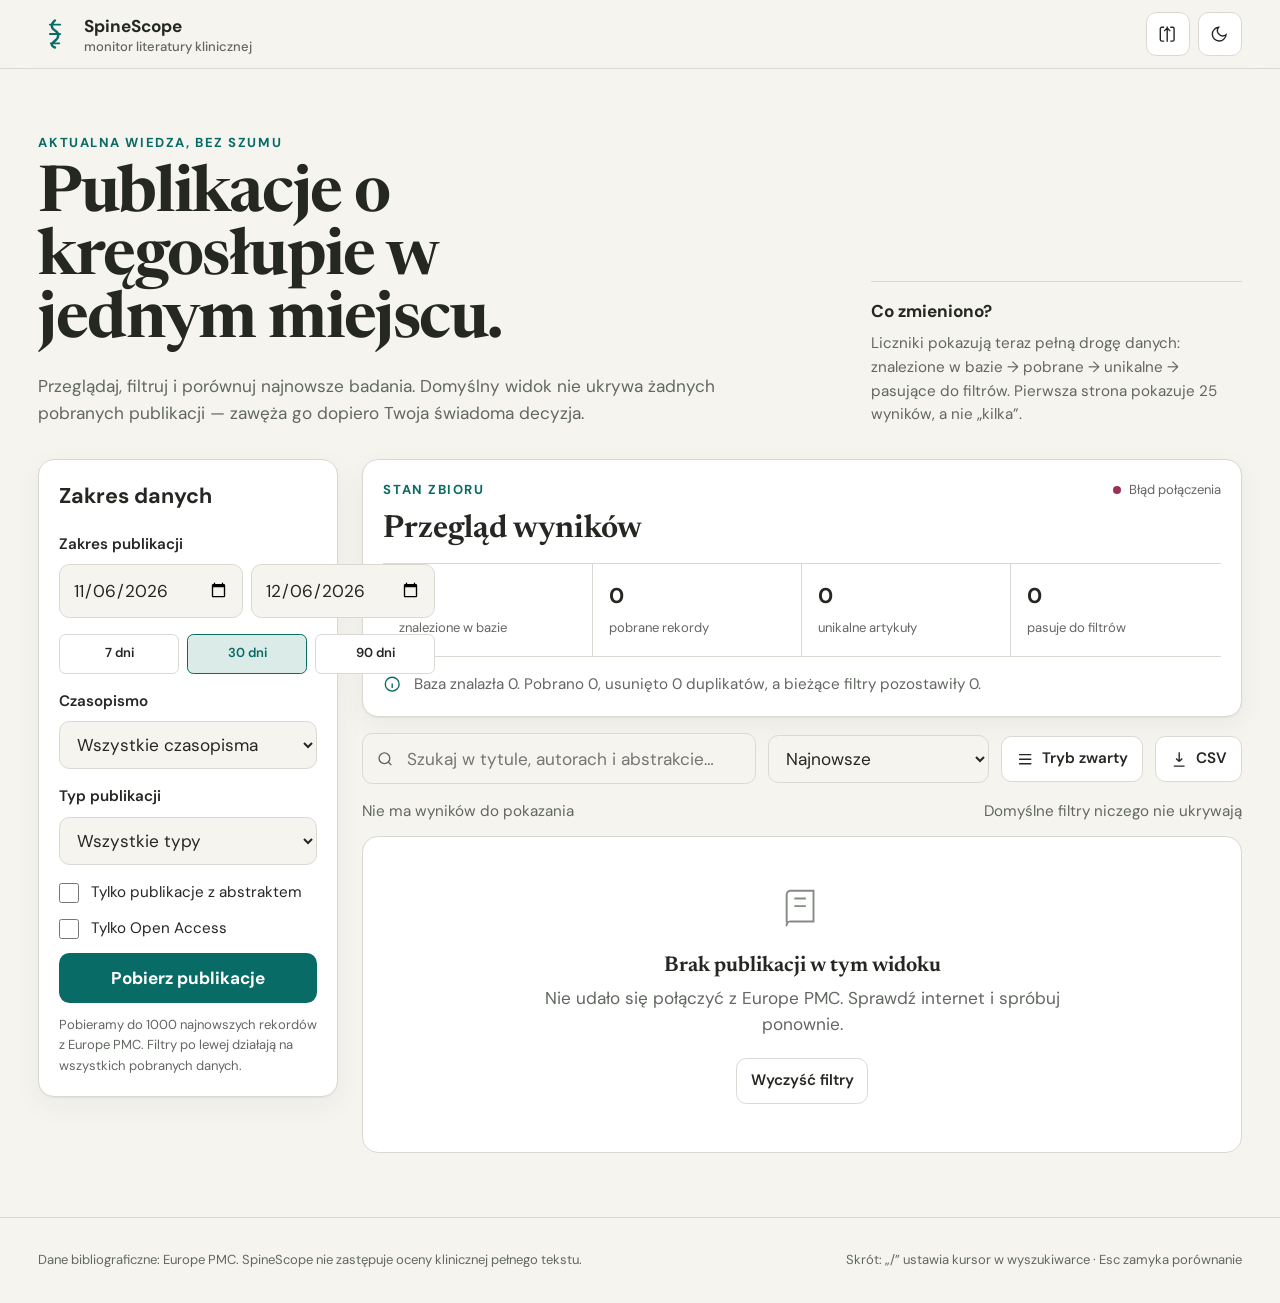
==== commit f5eeb09e: "Add files via upload" ====
--- a/index.html
+++ b/index.html
@@ -1,142 +1,98 @@
 <!doctype html>
-<html lang="pl">
+<html lang="pl" data-theme="light">
 <head>
-  <meta charset="utf-8">
-  <meta name="viewport" content="width=device-width,initial-scale=1">
-  <meta name="color-scheme" content="light dark">
-  <meta name="theme-color" content="#f4f6f5">
-  <meta name="description" content="Czytelny przegląd najnowszej literatury naukowej dotyczącej kręgosłupa.">
-  <title>Spine Library</title>
-  <link rel="icon" href="data:image/svg+xml,<svg xmlns=%22http://www.w3.org/2000/svg%22 viewBox=%220 0 32 32%22><rect width=%2232%22 height=%2232%22 rx=%227%22 fill=%22%2305676b%22/><path d=%22M17 5c-4 3-4 7 0 10s4 7 0 12M11 9h10M11 15h11M10 21h11%22 fill=%22none%22 stroke=%22white%22 stroke-width=%222%22 stroke-linecap=%22round%22/></svg>">
-  <link rel="preconnect" href="https://api.fontshare.com">
-  <link href="https://api.fontshare.com/v2/css?f[]=satoshi@400,500,600,700&display=swap" rel="stylesheet">
-  <link rel="stylesheet" href="styles.css?v=4.0">
-  <script src="app.js?v=4.0" defer></script>
+<meta charset="utf-8">
+<meta name="viewport" content="width=device-width,initial-scale=1">
+<meta name="description" content="Czytelny monitor najnowszych publikacji naukowych dotyczących kręgosłupa.">
+<title>SpineScope — przegląd literatury</title>
+<link rel="preconnect" href="https://fonts.googleapis.com">
+<link rel="preconnect" href="https://fonts.gstatic.com" crossorigin>
+<link href="https://fonts.googleapis.com/css2?family=DM+Sans:wght@400;500;600;700&family=Newsreader:opsz,wght@6..72,500;6..72,650&display=swap" rel="stylesheet">
+<style>
+/* Art direction: clinical literature workspace → calm, editorial, precise. No entrance or loading animations. */
+:root,[data-theme="light"]{--bg:#f5f4ef;--surface:#fff;--surface-2:#efeee8;--text:#252722;--muted:#626761;--faint:#858b84;--border:#d8d9d2;--primary:#096b66;--primary-hover:#07534f;--primary-soft:#dbece8;--danger:#9a3150;--warning:#8a5a12;--shadow:0 1px 2px rgb(30 40 34/.06),0 8px 28px rgb(30 40 34/.05);--r-sm:.4rem;--r-md:.65rem;--r-lg:1rem;--s1:.25rem;--s2:.5rem;--s3:.75rem;--s4:1rem;--s5:1.25rem;--s6:1.5rem;--s8:2rem;--s10:2.5rem;--s12:3rem;--s16:4rem;--xs:clamp(.75rem,.72rem + .12vw,.82rem);--sm:clamp(.875rem,.84rem + .14vw,.95rem);--base:clamp(1rem,.96rem + .15vw,1.075rem);--lg:clamp(1.15rem,1.06rem + .35vw,1.35rem);--xl:clamp(1.55rem,1.35rem + .8vw,2rem);--font-body:'DM Sans',sans-serif;--font-display:'Newsreader',serif}
+[data-theme="dark"]{--bg:#171a18;--surface:#1e2220;--surface-2:#272c29;--text:#e2e6e1;--muted:#aeb6af;--faint:#89928b;--border:#3a413c;--primary:#70bbb3;--primary-hover:#98d1ca;--primary-soft:#263f3b;--danger:#ec8cab;--warning:#e8bd72;--shadow:0 1px 2px rgb(0 0 0/.2),0 8px 28px rgb(0 0 0/.16)}
+*,*::before,*::after{box-sizing:border-box;margin:0;padding:0;animation:none!important}html{scroll-behavior:auto;text-size-adjust:none}body{min-height:100dvh;background:var(--bg);color:var(--text);font:400 var(--base)/1.55 var(--font-body);-webkit-font-smoothing:antialiased}button,input,select{font:inherit;color:inherit}button{cursor:pointer}button:disabled{cursor:not-allowed;opacity:.6}a{color:inherit}.skip{position:absolute;left:-9999px;top:var(--s2);z-index:100}.skip:focus{left:var(--s2);background:var(--surface);padding:var(--s3);border:2px solid var(--primary)}:focus-visible{outline:3px solid color-mix(in srgb,var(--primary) 65%,transparent);outline-offset:2px}[hidden]{display:none!important}.sr-only{position:absolute;width:1px;height:1px;padding:0;margin:-1px;overflow:hidden;clip:rect(0,0,0,0);white-space:nowrap;border:0}.icon{width:1.15rem;height:1.15rem;stroke-width:1.8;flex:0 0 auto}.shell{max-width:1440px;margin:auto;padding-inline:clamp(var(--s4),3vw,var(--s10))}
+.topbar{position:sticky;top:0;z-index:20;background:color-mix(in srgb,var(--bg) 92%,transparent);backdrop-filter:blur(14px);border-bottom:1px solid var(--border)}.topbar-inner{height:68px;display:flex;align-items:center;justify-content:space-between;gap:var(--s4)}.brand{display:flex;align-items:center;gap:var(--s3);text-decoration:none;font-weight:700}.logo{width:34px;height:34px;color:var(--primary)}.brand small{display:block;color:var(--muted);font-size:var(--xs);font-weight:500;line-height:1.1}.top-actions{display:flex;gap:var(--s2)}.icon-btn{width:44px;height:44px;display:grid;place-items:center;border:1px solid var(--border);border-radius:var(--r-md);background:var(--surface)}.icon-btn:hover{border-color:var(--primary);color:var(--primary)}
+.hero{padding-block:clamp(var(--s8),5vw,var(--s16)) var(--s8);display:grid;grid-template-columns:minmax(0,1.35fr) minmax(280px,.65fr);gap:clamp(var(--s8),5vw,var(--s16));align-items:end}.eyebrow{color:var(--primary);font-size:var(--xs);font-weight:700;text-transform:uppercase;letter-spacing:.12em;margin-bottom:var(--s3)}h1{font:650 clamp(2.2rem,5vw,4.6rem)/.98 var(--font-display);letter-spacing:-.025em;max-width:13ch}.hero-copy{color:var(--muted);max-width:58ch;margin-top:var(--s5)}.hero-note{border-top:1px solid var(--border);padding-top:var(--s4);color:var(--muted);font-size:var(--sm)}.hero-note strong{display:block;color:var(--text);font-size:var(--base);margin-bottom:var(--s2)}
+.workspace{display:grid;grid-template-columns:300px minmax(0,1fr);gap:var(--s6);align-items:start;padding-bottom:var(--s16)}.panel{background:var(--surface);border:1px solid var(--border);border-radius:var(--r-lg);box-shadow:var(--shadow)}.filters{position:sticky;top:92px;padding:var(--s5)}.panel-title{display:flex;align-items:center;justify-content:space-between;gap:var(--s3);margin-bottom:var(--s5)}.panel-title h2{font-size:var(--lg)}.link-btn{border:0;background:none;color:var(--primary);font-size:var(--sm);font-weight:600;min-height:44px}.field{display:grid;gap:var(--s2);margin-bottom:var(--s4)}.field label,.field legend{font-size:var(--sm);font-weight:600}.control{width:100%;min-height:46px;border:1px solid var(--border);border-radius:var(--r-md);background:var(--bg);padding:.7rem .8rem}.control:hover{border-color:var(--faint)}.date-grid{display:grid;grid-template-columns:1fr 1fr;gap:var(--s2)}.quick-ranges{display:grid;grid-template-columns:repeat(3,1fr);gap:var(--s2);margin-top:var(--s2)}.chip-btn{min-height:40px;border:1px solid var(--border);background:var(--surface);border-radius:var(--r-sm);font-size:var(--xs);font-weight:600}.chip-btn[aria-pressed="true"]{background:var(--primary-soft);color:var(--primary);border-color:var(--primary)}.check{display:flex;align-items:flex-start;gap:var(--s3);font-size:var(--sm);margin-block:var(--s3)}.check input{width:20px;height:20px;accent-color:var(--primary);margin-top:2px}.primary{width:100%;min-height:48px;border:0;border-radius:var(--r-md);background:var(--primary);color:#fff;font-weight:700;padding:.75rem 1rem}.primary:hover{background:var(--primary-hover)}[data-theme="dark"] .primary{color:#10221f}.filter-hint{font-size:var(--xs);color:var(--muted);margin-top:var(--s3)}
+.content{min-width:0}.summary{padding:var(--s5);margin-bottom:var(--s4)}.summary-top{display:flex;align-items:flex-start;justify-content:space-between;gap:var(--s4);margin-bottom:var(--s4)}.summary h2{font:650 var(--xl)/1.1 var(--font-display)}.source-state{display:flex;align-items:center;gap:var(--s2);font-size:var(--xs);color:var(--muted)}.dot{width:8px;height:8px;border-radius:50%;background:var(--faint)}.dot.ok{background:var(--primary)}.dot.error{background:var(--danger)}.count-grid{display:grid;grid-template-columns:repeat(4,1fr);border-top:1px solid var(--border);border-bottom:1px solid var(--border)}.metric{padding:var(--s4);border-right:1px solid var(--border)}.metric:last-child{border-right:0}.metric strong{display:block;font-size:var(--lg);font-variant-numeric:tabular-nums}.metric span{font-size:var(--xs);color:var(--muted)}.explain{display:flex;gap:var(--s3);align-items:flex-start;color:var(--muted);font-size:var(--sm);padding-top:var(--s4)}.explain .icon{color:var(--primary);margin-top:2px}
+.toolbar{display:flex;align-items:center;gap:var(--s3);margin-bottom:var(--s4);flex-wrap:wrap}.search-wrap{position:relative;flex:1 1 300px}.search-wrap .icon{position:absolute;left:.85rem;top:50%;transform:translateY(-50%);color:var(--muted)}.search-wrap input{padding-left:2.7rem}.toolbar select{width:auto;min-width:180px}.secondary{min-height:46px;display:inline-flex;align-items:center;justify-content:center;gap:var(--s2);border:1px solid var(--border);background:var(--surface);border-radius:var(--r-md);padding:.65rem .85rem;font-weight:600;font-size:var(--sm)}.secondary:hover{border-color:var(--primary);color:var(--primary)}.secondary[aria-pressed="true"]{background:var(--primary-soft);border-color:var(--primary);color:var(--primary)}
+.active-filters{display:flex;align-items:center;gap:var(--s2);flex-wrap:wrap;margin-bottom:var(--s4)}.filter-pill{display:inline-flex;align-items:center;gap:var(--s2);min-height:36px;padding:.35rem .7rem;border:1px solid var(--border);border-radius:999px;background:var(--surface);font-size:var(--xs)}.filter-pill button{border:0;background:none;color:var(--muted);font-size:1.1rem;line-height:1}.results-head{display:flex;align-items:center;justify-content:space-between;gap:var(--s4);margin-bottom:var(--s3);font-size:var(--sm);color:var(--muted)}.results-head strong{color:var(--text)}
+.list{display:grid;gap:var(--s3);min-width:0;max-width:100%}.article{background:var(--surface);border:1px solid var(--border);border-radius:var(--r-lg);padding:var(--s5);min-width:0;max-width:100%;overflow:hidden;box-shadow:0 1px 1px rgb(30 40 34/.025)}.article:hover{border-color:color-mix(in srgb,var(--primary) 48%,var(--border))}.article-top{display:flex;justify-content:space-between;gap:var(--s4)}.article-main{min-width:0}.meta{display:flex;flex-wrap:wrap;gap:var(--s2) var(--s3);align-items:center;font-size:var(--xs);color:var(--muted);margin-bottom:var(--s3)}.journal{color:var(--primary);font-weight:700}.badge{display:inline-flex;align-items:center;min-height:24px;padding:.12rem .48rem;border-radius:999px;background:var(--surface-2);color:var(--muted);font-weight:600}.article h3{overflow-wrap:anywhere;font:650 clamp(1.15rem,1.1rem + .25vw,1.35rem)/1.3 var(--font-display);max-width:45em}.article h3 a{text-decoration:none}.article h3 a:hover{color:var(--primary);text-decoration:underline;text-underline-offset:3px}.authors{max-width:100%;color:var(--muted);font-size:var(--sm);margin-top:var(--s2);white-space:nowrap;overflow:hidden;text-overflow:ellipsis}.article-actions{display:flex;gap:var(--s2);flex:0 0 auto}.mini-btn{width:42px;height:42px;display:grid;place-items:center;border:1px solid var(--border);background:var(--surface);border-radius:var(--r-md)}.mini-btn:hover,.mini-btn.active{color:var(--primary);border-color:var(--primary);background:var(--primary-soft)}.abstract{font-size:var(--sm);color:var(--muted);max-width:82ch;margin-top:var(--s4);padding-top:var(--s4);border-top:1px solid var(--border)}.card-footer{display:flex;align-items:center;justify-content:space-between;gap:var(--s3);margin-top:var(--s4);padding-top:var(--s3);border-top:1px solid var(--border)}.text-action{min-height:40px;border:0;background:none;color:var(--primary);font-weight:700;font-size:var(--sm)}.links{display:flex;gap:var(--s3);font-size:var(--xs);font-weight:600}.links a{color:var(--muted);text-underline-offset:3px}.links a:hover{color:var(--primary)}
+.compact .article{padding:var(--s4)}.compact .authors,.compact .abstract,.compact .card-footer{display:none}.compact .list{gap:var(--s2)}.empty{padding:var(--s12) var(--s6);text-align:center;background:var(--surface);border:1px solid var(--border);border-radius:var(--r-lg)}.empty svg{width:46px;height:46px;margin:0 auto var(--s4);color:var(--faint)}.empty h3{font:650 var(--lg) var(--font-display);margin-bottom:var(--s2)}.empty p{color:var(--muted);max-width:44ch;margin:0 auto var(--s5)}
+.pagination{display:flex;justify-content:space-between;align-items:center;gap:var(--s3);padding-block:var(--s6)}.pages{display:flex;gap:var(--s2)}.page-btn{min-width:44px;height:44px;border:1px solid var(--border);background:var(--surface);border-radius:var(--r-md)}.page-btn.current{background:var(--primary);color:#fff;border-color:var(--primary)}
+.drawer-backdrop{position:fixed;inset:0;z-index:30;background:rgb(0 0 0/.38)}.drawer{position:fixed;right:0;top:0;bottom:0;z-index:31;width:min(620px,100%);background:var(--bg);border-left:1px solid var(--border);padding:var(--s6);overflow:auto}.drawer-head{display:flex;align-items:center;justify-content:space-between;margin-bottom:var(--s6)}.drawer h2{font:650 var(--xl) var(--font-display)}.compare-table{width:100%;border-collapse:collapse;font-size:var(--sm)}.compare-table th,.compare-table td{text-align:left;vertical-align:top;padding:var(--s3);border-bottom:1px solid var(--border)}.compare-table th{color:var(--muted);width:28%}.drawer-actions{display:flex;gap:var(--s3);margin-top:var(--s5);flex-wrap:wrap}.loading{padding:var(--s8);text-align:center;color:var(--muted);background:var(--surface);border:1px solid var(--border);border-radius:var(--r-lg)}.footer{border-top:1px solid var(--border);padding-block:var(--s8);color:var(--muted);font-size:var(--xs)}.footer-inner{display:flex;justify-content:space-between;gap:var(--s4);flex-wrap:wrap}
+@media(max-width:980px){.hero{grid-template-columns:1fr}.hero-note{max-width:60ch}.workspace{grid-template-columns:1fr}.filters{position:static}.filter-body{display:none}.filters.open .filter-body{display:block}.filter-toggle{display:inline-flex}.count-grid{grid-template-columns:1fr 1fr}.metric:nth-child(2){border-right:0}.metric:nth-child(-n+2){border-bottom:1px solid var(--border)}}
+@media(min-width:981px){.filter-toggle{display:none}}
+@media(max-width:640px){.shell{padding-inline:var(--s4)}.brand small{display:none}.hero{padding-top:var(--s8)}h1{font-size:2.6rem}.summary-top,.article-top{flex-direction:column}.article-actions{width:100%}.article-actions .mini-btn{flex:1}.toolbar select,.toolbar .secondary{width:100%}.date-grid{grid-template-columns:1fr}.count-grid{grid-template-columns:1fr 1fr}.metric{padding:var(--s3)}.results-head{align-items:flex-start;flex-direction:column}.card-footer{align-items:flex-start;flex-direction:column}.pagination{align-items:stretch;flex-direction:column}.pagination>.secondary{width:100%}.pages{justify-content:center;flex-wrap:wrap}.drawer{padding:var(--s4)}}
+@media(prefers-reduced-motion:reduce){html{scroll-behavior:auto}}
+</style>
 </head>
 <body>
-<a class="skip" href="#main">Przejdź do treści</a>
-<header class="topbar">
-  <div class="topbar-in">
-    <a class="brand" href="#" aria-label="Spine Library — strona główna">
-      <svg viewBox="0 0 34 34" width="34" height="34" fill="none" aria-hidden="true"><rect x="1" y="1" width="32" height="32" rx="9" fill="currentColor"/><path d="M18 6c-4 3-4 7 0 10s4 7 0 12M11 10h11M11 16h12M10 22h12" stroke="var(--mark)" stroke-width="2" stroke-linecap="round"/></svg>
-      <span><strong>Spine Library</strong><small>Przegląd literatury kręgosłupowej</small></span>
-    </a>
-    <div class="top-actions">
-      <span id="sourceState" class="source-state"><i></i><span>Gotowe</span></span>
-      <button id="densityButton" class="icon-text" type="button" aria-pressed="false">Widok zwarty</button>
-      <button id="toolsButton" class="icon-text" type="button" aria-expanded="false" aria-controls="toolsMenu">Narzędzia</button>
-      <button id="themeButton" class="icon-button" type="button" aria-label="Włącz ciemny motyw" title="Zmień motyw">
-        <svg viewBox="0 0 24 24" width="20" height="20" fill="none" stroke="currentColor" stroke-width="2" aria-hidden="true"><path d="M21 12.8A9 9 0 1 1 11.2 3 7 7 0 0 0 21 12.8Z"/></svg>
-      </button>
-    </div>
-    <div id="toolsMenu" class="tools-menu" hidden>
-      <strong>Eksport i dane</strong>
-      <button type="button" data-export="csv">Eksportuj CSV</button>
-      <button type="button" data-export="bib">Eksportuj BibTeX</button>
-      <button type="button" data-export="ris">Eksportuj RIS</button>
-      <button id="copyViewButton" type="button">Kopiuj link do widoku</button>
-      <hr>
-      <button id="backupButton" type="button">Pobierz kopię danych</button>
-      <button id="importButton" type="button">Wczytaj kopię danych</button>
-      <input id="importFile" type="file" accept="application/json" hidden>
-      <p>Eksport obejmuje bieżący widok. Kopia zawiera listy, notatki i zapisane widoki.</p>
-    </div>
-  </div>
-</header>
-
-<main id="main" class="page">
-  <section class="hero" aria-labelledby="pageTitle">
-    <div><p class="overline">BIBLIOTEKA PUBLIKACJI</p><h1 id="pageTitle">Najważniejsze artykuły o kręgosłupie</h1><p>Przeglądaj nowe badania, porównuj publikacje i buduj własną bibliotekę kliniczną.</p></div>
-    <button id="loadButton" class="button primary" type="button"><svg viewBox="0 0 24 24" width="18" height="18" fill="none" stroke="currentColor" stroke-width="2" aria-hidden="true"><path d="M20 11a8 8 0 0 0-15-3M4 4v5h5M4 13a8 8 0 0 0 15 3M20 20v-5h-5"/></svg><span>Pobierz artykuły</span></button>
-  </section>
-
-  <section class="summary" aria-label="Podsumowanie">
-    <article><span>Widoczne</span><strong id="visibleStat">0</strong></article>
-    <article><span>Open Access</span><strong id="oaStat">0</strong></article>
-    <article><span>Nowe</span><strong id="newStat">0</strong></article>
-    <article><span>Do przeczytania</span><strong id="queueStat">0</strong></article>
-    <article><span>Ulubione</span><strong id="favoriteStat">0</strong></article>
-    <article><span>Przeczytane</span><strong id="readStat">0</strong></article>
-  </section>
-
-  <section id="insights" class="insights" aria-label="Szybki obraz wyników" hidden>
-    <div><span>Najczęstszy typ</span><strong id="topType">—</strong></div>
-    <div><span>Najaktywniejsze czasopismo</span><strong id="topJournal">—</strong></div>
-    <div><span>Mediana cytowań</span><strong id="medianCitations">—</strong></div>
-  </section>
-
-  <div class="layout">
-    <aside class="sidebar">
-      <nav id="viewNav" class="view-nav" aria-label="Widoki">
-        <button class="view-btn active" data-view="all"><span>Wszystkie</span><output id="allCount">0</output></button>
-        <button class="view-btn" data-view="new"><span>Nowe od ostatniej wizyty</span><output id="newCount">0</output></button>
-        <button class="view-btn" data-view="queue"><span>Do przeczytania</span><output id="queueCount">0</output></button>
-        <button class="view-btn" data-view="favorites"><span>Ulubione</span><output id="favoritesCount">0</output></button>
-        <button class="view-btn" data-view="read"><span>Przeczytane</span><output id="readCount">0</output></button>
-        <button class="view-btn" data-view="hidden"><span>Ukryte</span><output id="hiddenCount">0</output></button>
-      </nav>
-      <section class="side-section">
-        <div class="side-heading"><h2>Zapisane widoki</h2><button id="saveViewButton" type="button">+ Zapisz</button></div>
-        <div id="savedViews" class="saved-views"><p class="side-empty">Brak zapisanych widoków</p></div>
-      </section>
-      <section class="side-section">
-        <div class="side-heading"><h2>Ulubione czasopisma</h2><button id="clearJournalFavorites" type="button">Wyczyść</button></div>
-        <div id="favoriteJournals"><p class="side-empty">Brak ulubionych</p></div>
-      </section>
-      <div class="shortcuts"><strong>Skróty</strong><p><kbd>/</kbd> wyszukiwanie <kbd>Esc</kbd> zamknij panel</p></div>
-      <div class="privacy"><strong>Prywatnie i lokalnie</strong><p>Listy i notatki są przechowywane lokalnie, jeśli przeglądarka na to pozwala. Kopię pobierzesz w Narzędziach.</p></div>
-    </aside>
-
-    <section class="workspace">
-      <form id="filters" class="filters" autocomplete="off">
-        <div class="field search-field"><label for="query">Tytuł, autor lub słowo kluczowe</label><div class="input-icon"><svg viewBox="0 0 24 24" width="18" height="18" fill="none" stroke="currentColor" stroke-width="2" aria-hidden="true"><circle cx="11" cy="11" r="7"/><path d="m20 20-3.5-3.5"/></svg><input id="query" type="search" placeholder="np. cervical myelopathy"></div></div>
-        <div class="field"><label for="dateFrom">Od</label><input id="dateFrom" type="date"></div>
-        <div class="field"><label for="dateTo">Do</label><input id="dateTo" type="date"></div>
-        <div class="field"><label for="sortSelect">Sortowanie</label><select id="sortSelect"><option value="date">Od najnowszych</option><option value="citations">Najczęściej cytowane</option><option value="journal">Czasopismo A–Z</option><option value="title">Tytuł A–Z</option></select></div>
-        <div class="quick-dates"><span>Zakres:</span><button type="button" data-days="7">7 dni</button><button class="active" type="button" data-days="30">30 dni</button><button type="button" data-days="90">90 dni</button><button type="button" data-days="365">Rok</button></div>
-        <div class="topic-row" aria-label="Tematy"><span>Temat:</span><button class="active" type="button" data-topic="">Wszystkie</button><button type="button" data-topic="cervical">Szyjny</button><button type="button" data-topic="lumbar">Lędźwiowy</button><button type="button" data-topic="deformity">Deformacje</button><button type="button" data-topic="trauma">Urazy</button><button type="button" data-topic="tumor">Nowotwory</button><button type="button" data-topic="technology">Technologie</button></div>
-        <button id="mobileLoadButton" class="button primary mobile-load" type="button">Pobierz</button>
-        <button id="moreFiltersButton" class="button quiet more" type="button" aria-expanded="false">Więcej filtrów <span>⌄</span></button>
-        <div id="extraFilters" class="extra" hidden>
-          <div class="extra-top">
-            <label class="check"><input id="oaOnly" type="checkbox"> Tylko Open Access</label>
-            <label class="check"><input id="abstractOnly" type="checkbox"> Tylko z abstraktem</label>
-            <div class="field type-field"><label for="studyType">Typ publikacji</label><select id="studyType"><option value="">Wszystkie typy</option><option value="meta">Przegląd systematyczny / metaanaliza</option><option value="trial">Badanie randomizowane</option><option value="prospective">Badanie prospektywne</option><option value="retrospective">Badanie retrospektywne</option><option value="case">Opis / seria przypadków</option><option value="review">Przegląd narracyjny</option><option value="other">Inne</option></select></div>
-          </div>
-          <fieldset><div class="fieldset-head"><legend>Czasopisma</legend><div><button id="selectAllJournals" type="button">Wszystkie</button><button id="clearJournals" type="button">Żadne</button></div></div><div id="journalOptions" class="journal-options"></div></fieldset>
-        </div>
-      </form>
-
-      <header class="results-head">
-        <div><p class="overline">BIEŻĄCY WIDOK</p><h2 id="resultsTitle">Wszystkie artykuły</h2></div>
-        <div class="results-info"><strong id="resultCountText">0 wyników</strong><span id="updatedText">Nie pobrano jeszcze danych</span></div>
-      </header>
-      <div id="activeFilters" class="active-filters" hidden></div>
-      <div id="message" class="message" role="status" aria-live="polite" hidden></div>
-      <div id="loadingState" class="loading" hidden><div class="loading-mark" aria-hidden="true">•••</div><div><strong>Pobieranie publikacji</strong><p>Europe PMC i PubMed są sprawdzane równolegle.</p></div></div>
-      <div id="articleList" class="article-list"></div>
-      <div id="emptyState" class="empty" hidden><svg viewBox="0 0 48 48" width="48" height="48" fill="none" stroke="currentColor" stroke-width="1.5" aria-hidden="true"><path d="M8 10h13a5 5 0 0 1 5 5v25a5 5 0 0 0-5-5H8V10Zm32 0h-9a5 5 0 0 0-5 5v25a5 5 0 0 1 5-5h9V10Z"/></svg><h3 id="emptyTitle">Biblioteka jest pusta</h3><p id="emptyText">Wybierz daty i pobierz artykuły.</p><button id="emptyButton" class="button secondary" type="button">Wyczyść filtry</button></div>
-      <nav id="pagination" class="pagination" aria-label="Paginacja" hidden><button id="previousPage" class="button secondary" type="button">← Poprzednia</button><span id="pageText">Strona 1 z 1</span><button id="nextPage" class="button secondary" type="button">Następna →</button></nav>
-    </section>
-  </div>
-</main>
-
-<div id="compareTray" class="compare-tray" hidden><div><strong>Porównanie</strong><span id="compareCount">0 z 3 publikacji</span></div><div><button id="clearCompare" class="button quiet" type="button">Wyczyść</button><button id="openCompare" class="button primary" type="button" disabled>Porównaj</button></div></div>
-
-<dialog id="compareDialog" class="compare-dialog" aria-labelledby="compareTitle"><div class="dialog-head"><div><p class="overline">ZESTAWIENIE</p><h2 id="compareTitle">Porównanie publikacji</h2></div><button id="closeCompare" class="icon-button" type="button" aria-label="Zamknij porównanie">×</button></div><div id="compareContent" class="compare-content"></div></dialog>
-
-<template id="articleTemplate">
-  <article class="article">
-    <div class="article-top"><button class="journal favorite-journal" type="button" title="Dodaj czasopismo do ulubionych"></button><span class="dot">•</span><time></time><span class="tag type"></span><span class="tag oa" hidden>Open Access</span><span class="tag fresh" hidden>Nowe</span></div>
-    <h3 class="article-title"></h3>
-    <p class="authors"></p>
-    <div class="article-meta"><span class="citations"></span><span class="source"></span><a class="doi-link" target="_blank" rel="noopener noreferrer" hidden>DOI ↗</a></div>
-    <div class="article-toolbar"><button class="abstract-toggle" type="button">Pokaż abstrakt</button><a class="pubmed-link" target="_blank" rel="noopener noreferrer">PubMed ↗</a><button class="copy-citation" type="button">Kopiuj cytowanie</button><button class="note-toggle" type="button">Notatka</button><div class="article-actions"><button class="action compare" type="button" aria-label="Dodaj do porównania"><span>≍</span><em>Porównaj</em></button><button class="action queue" type="button" aria-label="Dodaj do przeczytania"><span>＋</span><em>Do przeczytania</em></button><button class="action favorite" type="button" aria-label="Dodaj do ulubionych"><span>☆</span><em>Ulubione</em></button><button class="action read" type="button" aria-label="Oznacz jako przeczytane"><span>✓</span><em>Przeczytane</em></button><button class="action hide" type="button" aria-label="Ukryj"><span>−</span><em>Ukryj</em></button></div></div>
-    <section class="abstract" hidden><h4>Abstrakt</h4><p></p></section>
-    <section class="note-panel" hidden><label>Własna notatka<textarea rows="3" placeholder="Znaczenie kliniczne, metodologia, pytania…"></textarea></label><div><span class="note-status" role="status"></span><button class="button secondary save-note" type="button">Zapisz notatkę</button></div></section>
-  </article>
-</template>
-
-<footer><div><span>Metadane: Europe PMC + PubMed</span><span>Klasyfikacja typu badania jest automatyczna — zawsze sprawdź publikację źródłową.</span></div></footer>
-</body>
-</html>
+<a class="skip" href="#results">Przejdź do wyników</a>
+<header class="topbar"><div class="shell topbar-inner">
+<a class="brand" href="#" aria-label="SpineScope — strona główna">
+<svg class="logo" viewBox="0 0 40 40" fill="none" aria-hidden="true"><path d="M20 4c-5 4-5 9 0 12s5 8 0 12-5 6 0 8" stroke="currentColor" stroke-width="2.8" stroke-linecap="round"/><path d="M14 9h12M14 20h12M15 31h10" stroke="currentColor" stroke-width="2.2" stroke-linecap="round"/></svg>
+<span>SpineScope<small>monitor literatury klinicznej</small></span></a>
+<div class="top-actions"><button class="icon-btn" id="compareOpen" aria-label="Otwórz porównanie" title="Porównanie"><svg class="icon" viewBox="0 0 24 24" fill="none" stroke="currentColor"><path d="M8 3H5a2 2 0 0 0-2 2v14a2 2 0 0 0 2 2h3M16 3h3a2 2 0 0 1 2 2v14a2 2 0 0 1-2 2h-3M12 2v20M8 8l4-4 4 4"/></svg><span class="sr-only" id="compareCount">0</span></button><button class="icon-btn" id="themeToggle" aria-label="Włącz ciemny motyw" title="Zmień motyw"><svg class="icon" viewBox="0 0 24 24" fill="none" stroke="currentColor"><path d="M21 12.8A9 9 0 1 1 11.2 3 7 7 0 0 0 21 12.8Z"/></svg></button></div>
+</div></header>
+<main>
+<section class="shell hero"><div><p class="eyebrow">Aktualna wiedza, bez szumu</p><h1>Publikacje o kręgosłupie w jednym miejscu.</h1><p class="hero-copy">Przeglądaj, filtruj i porównuj najnowsze badania. Domyślny widok nie ukrywa żadnych pobranych publikacji — zawęża go dopiero Twoja świadoma decyzja.</p></div><aside class="hero-note"><strong>Co zmieniono?</strong><span>Liczniki pokazują teraz pełną drogę danych: znalezione w bazie → pobrane → unikalne → pasujące do filtrów. Pierwsza strona pokazuje 25 wyników, a nie „kilka”.</span></aside></section>
+<div class="shell workspace" id="workspace">
+<aside class="panel filters" id="filtersPanel"><div class="panel-title"><h2>Zakres danych</h2><button class="link-btn filter-toggle" id="filterToggle" aria-expanded="false">Pokaż filtry</button></div><div class="filter-body">
+<div class="field"><label for="dateFrom">Zakres publikacji</label><div class="date-grid"><input class="control" type="date" id="dateFrom" aria-label="Data od"><input class="control" type="date" id="dateTo" aria-label="Data do"></div><div class="quick-ranges" aria-label="Szybki zakres"><button class="chip-btn" data-days="7">7 dni</button><button class="chip-btn" data-days="30" aria-pressed="true">30 dni</button><button class="chip-btn" data-days="90">90 dni</button></div></div>
+<div class="field"><label for="journalFilter">Czasopismo</label><select class="control" id="journalFilter"><option value="">Wszystkie czasopisma</option></select></div>
+<div class="field"><label for="typeFilter">Typ publikacji</label><select class="control" id="typeFilter"><option value="">Wszystkie typy</option><option value="review">Przeglądy</option><option value="trial">Badania kliniczne</option><option value="case">Opisy przypadków</option><option value="other">Pozostałe</option></select></div>
+<label class="check"><input type="checkbox" id="abstractOnly"><span>Tylko publikacje z abstraktem</span></label><label class="check"><input type="checkbox" id="oaOnly"><span>Tylko Open Access</span></label>
+<button class="primary" id="refreshBtn">Pobierz publikacje</button><p class="filter-hint">Pobieramy do 1000 najnowszych rekordów z Europe PMC. Filtry po lewej działają na wszystkich pobranych danych.</p></div></aside>
+<section class="content" id="results" aria-labelledby="resultsTitle">
+<div class="panel summary" aria-live="polite"><div class="summary-top"><div><p class="eyebrow">Stan zbioru</p><h2 id="resultsTitle">Przegląd wyników</h2></div><div class="source-state"><span class="dot" id="sourceDot"></span><span id="sourceStatus">Oczekiwanie na pobranie</span></div></div><div class="count-grid"><div class="metric"><strong id="databaseCount">—</strong><span>znalezione w bazie</span></div><div class="metric"><strong id="fetchedCount">—</strong><span>pobrane rekordy</span></div><div class="metric"><strong id="uniqueCount">—</strong><span>unikalne artykuły</span></div><div class="metric"><strong id="visibleCount">—</strong><span>pasuje do filtrów</span></div></div><div class="explain"><svg class="icon" viewBox="0 0 24 24" fill="none" stroke="currentColor"><circle cx="12" cy="12" r="9"/><path d="M12 11v6M12 7h.01"/></svg><span id="countExplanation">Po pobraniu zobaczysz dokładnie, dlaczego liczby mogą się różnić.</span></div></div>
+<div class="toolbar"><div class="search-wrap"><svg class="icon" viewBox="0 0 24 24" fill="none" stroke="currentColor"><circle cx="11" cy="11" r="7"/><path d="m20 20-4-4"/></svg><label class="sr-only" for="searchInput">Szukaj w pobranych publikacjach</label><input class="control" id="searchInput" type="search" placeholder="Szukaj w tytule, autorach i abstrakcie…"></div><label class="sr-only" for="sortSelect">Sortowanie</label><select class="control" id="sortSelect"><option value="date-desc">Najnowsze</option><option value="date-asc">Najstarsze</option><option value="cited-desc">Najczęściej cytowane</option><option value="title">Tytuł A–Z</option></select><button class="secondary" id="compactToggle" aria-pressed="false"><svg class="icon" viewBox="0 0 24 24" fill="none" stroke="currentColor"><path d="M4 6h16M4 12h16M4 18h16"/></svg>Tryb zwarty</button><button class="secondary" id="exportBtn"><svg class="icon" viewBox="0 0 24 24" fill="none" stroke="currentColor"><path d="M12 3v12m0 0 4-4m-4 4-4-4M5 21h14"/></svg>CSV</button></div>
+<div class="active-filters" id="activeFilters" hidden></div>
+<div class="results-head"><span id="rangeLabel">Brak danych</span><span id="filterMessage"></span></div>
+<div class="loading" id="loading" hidden>Trwa pobieranie rekordów z Europe PMC. Lista pojawi się jednocześnie po zakończeniu — bez animacji kart.</div>
+<div class="list" id="articleList"></div>
+<div class="empty" id="emptyState" hidden><svg viewBox="0 0 24 24" fill="none" stroke="currentColor"><path d="M4 19.5V5a2 2 0 0 1 2-2h12v16H6a2 2 0 0 0-2 2.5M8 7h6M8 11h6"/></svg><h3>Brak publikacji w tym widoku</h3><p id="emptyText">Wyczyść filtry lub rozszerz zakres dat.</p><button class="secondary" id="emptyReset">Wyczyść filtry</button></div>
+<nav class="pagination" id="pagination" aria-label="Stronicowanie" hidden><button class="secondary" id="prevPage">← Poprzednia</button><div class="pages" id="pageButtons"></div><button class="secondary" id="nextPage">Następna →</button></nav>
+</section></div></main>
+<div class="drawer-backdrop" id="drawerBackdrop" hidden></div><aside class="drawer" id="compareDrawer" hidden aria-labelledby="compareTitle" role="dialog" aria-modal="true"><div class="drawer-head"><div><p class="eyebrow">Warsztat</p><h2 id="compareTitle">Porównaj publikacje</h2></div><button class="icon-btn" id="compareClose" aria-label="Zamknij porównanie">×</button></div><div id="compareBody"></div><div class="drawer-actions"><button class="secondary" id="clearCompare">Wyczyść porównanie</button><button class="secondary" id="exportRis">Eksportuj RIS</button></div></aside>
+<footer class="footer"><div class="shell footer-inner"><span>Dane bibliograficzne: Europe PMC. SpineScope nie zastępuje oceny klinicznej pełnego tekstu.</span><span>Skrót: „/” ustawia kursor w wyszukiwarce · Esc zamyka porównanie</span></div></footer>
+<script>
+'use strict';
+const $=s=>document.querySelector(s), $$=s=>[...document.querySelectorAll(s)];
+const state={raw:[],unique:[],filtered:[],page:1,perPage:25,databaseCount:0,loading:false,compact:false,compare:new Set(),bookmarks:new Set(),abstracts:new Set(),controller:null};
+const els={from:$('#dateFrom'),to:$('#dateTo'),journal:$('#journalFilter'),type:$('#typeFilter'),abstractOnly:$('#abstractOnly'),oaOnly:$('#oaOnly'),search:$('#searchInput'),sort:$('#sortSelect'),list:$('#articleList'),loading:$('#loading'),empty:$('#emptyState'),pagination:$('#pagination'),range:$('#rangeLabel'),message:$('#filterMessage')};
+const icon=(name)=>({bookmark:'<svg class="icon" viewBox="0 0 24 24" fill="none" stroke="currentColor"><path d="M6 4a2 2 0 0 1 2-2h8a2 2 0 0 1 2 2v18l-6-4-6 4Z"/></svg>',compare:'<svg class="icon" viewBox="0 0 24 24" fill="none" stroke="currentColor"><path d="M8 3H5a2 2 0 0 0-2 2v14a2 2 0 0 0 2 2h3M16 3h3a2 2 0 0 1 2 2v14a2 2 0 0 1-2 2h-3M12 2v20"/></svg>'}[name]);
+function iso(d){return d.toISOString().slice(0,10)}
+function setRange(days){const end=new Date(),start=new Date();start.setDate(end.getDate()-days);els.from.value=iso(start);els.to.value=iso(end);$$('[data-days]').forEach(b=>b.setAttribute('aria-pressed',String(+b.dataset.days===days)))}
+function escapeHtml(s=''){return String(s).replace(/[&<>"]/g,c=>({'&':'&amp;','<':'&lt;','>':'&gt;','"':'&quot;'}[c]))}
+function plain(s=''){const d=document.createElement('div');d.innerHTML=s;return d.textContent||''}
+function keyOf(a){return (a.doi&&'doi:'+a.doi.toLowerCase())||(a.pmid&&'pmid:'+a.pmid)||'title:'+plain(a.title).toLowerCase().replace(/\W/g,'').slice(0,160)}
+function normalize(r){const types=(r.pubTypeList?.pubType||[]).join(' · ');return {id:keyOf(r),title:plain(r.title)||'Bez tytułu',authors:plain(r.authorString)||'Autorzy niepodani',journal:plain(r.journalTitle)||plain(r.journalInfo?.journal?.title)||'Nieznane czasopismo',date:r.firstPublicationDate||r.electronicPublicationDate||r.journalInfo?.printPublicationDate||'',year:r.pubYear||'',abstract:plain(r.abstractText)||'',doi:r.doi||'',pmid:r.pmid||'',pmcid:r.pmcid||'',cited:+r.citedByCount||0,oa:r.isOpenAccess==='Y',types,category:classify(types+' '+(r.title||''))}}
+function classify(s){s=s.toLowerCase();if(/random|clinical trial|controlled trial/.test(s))return'trial';if(/review|meta-analysis|systematic/.test(s))return'review';if(/case report|case series/.test(s))return'case';return'other'}
+async function fetchPublications(){if(state.loading)return;if(els.from.value>els.to.value){alert('Data początkowa nie może być późniejsza niż końcowa.');return}state.controller?.abort();state.controller=new AbortController();state.loading=true;$('#refreshBtn').disabled=true;els.loading.hidden=false;els.list.innerHTML='';els.empty.hidden=true;els.pagination.hidden=true;$('#sourceStatus').textContent='Pobieranie…';$('#sourceDot').className='dot';const query=`TITLE_ABS:(spine OR spinal OR vertebral OR lumbar OR cervical OR thoracic OR scoliosis OR kyphosis OR spondyl*) AND FIRST_PDATE:[${els.from.value} TO ${els.to.value}]`;let cursor='*',rows=[],hitCount=0;try{for(let i=0;i<5&&rows.length<1000;i++){const u=new URL('https://www.ebi.ac.uk/europepmc/webservices/rest/search');u.search=new URLSearchParams({query,format:'json',resultType:'core',pageSize:'200',cursorMark:cursor,sort:'P_PDATE_D desc'});const res=await fetch(u,{signal:state.controller.signal});if(!res.ok)throw new Error(`HTTP ${res.status}`);const data=await res.json();hitCount=+data.hitCount||0;const part=data.resultList?.result||[];rows.push(...part);const next=data.nextCursorMark;if(!part.length||!next||next===cursor)break;cursor=next}state.raw=rows.map(normalize);const map=new Map();for(const a of state.raw)if(!map.has(a.id))map.set(a.id,a);state.unique=[...map.values()];state.databaseCount=hitCount;populateJournals();state.page=1;applyFilters();$('#sourceStatus').textContent='Dane aktualne';$('#sourceDot').className='dot ok'}catch(err){if(err.name!=='AbortError'){console.error(err);$('#sourceStatus').textContent='Błąd połączenia';$('#sourceDot').className='dot error';state.raw=[];state.unique=[];state.databaseCount=0;applyFilters();$('#emptyText').textContent='Nie udało się połączyć z Europe PMC. Sprawdź internet i spróbuj ponownie.'}}finally{state.loading=false;$('#refreshBtn').disabled=false;els.loading.hidden=true;applyFilters()}}
+function populateJournals(){const current=els.journal.value;const counts={};state.unique.forEach(a=>counts[a.journal]=(counts[a.journal]||0)+1);els.journal.innerHTML='<option value="">Wszystkie czasopisma</option>'+Object.entries(counts).sort((a,b)=>b[1]-a[1]||a[0].localeCompare(b[0])).map(([j,n])=>`<option value="${escapeHtml(j)}">${escapeHtml(j)} (${n})</option>`).join('');if([...els.journal.options].some(o=>o.value===current))els.journal.value=current}
+function applyFilters(){const q=els.search.value.trim().toLowerCase();state.filtered=state.unique.filter(a=>(!q||(a.title+' '+a.authors+' '+a.abstract).toLowerCase().includes(q))&&(!els.journal.value||a.journal===els.journal.value)&&(!els.type.value||a.category===els.type.value)&&(!els.abstractOnly.checked||a.abstract)&&(!els.oaOnly.checked||a.oa));sortFiltered();const max=Math.max(1,Math.ceil(state.filtered.length/state.perPage));state.page=Math.min(state.page,max);updateCounts();renderFilters();render()}
+function sortFiltered(){const v=els.sort.value;state.filtered.sort((a,b)=>v==='date-asc'?a.date.localeCompare(b.date):v==='cited-desc'?b.cited-a.cited:v==='title'?a.title.localeCompare(b.title,'pl'):b.date.localeCompare(a.date))}
+function updateCounts(){$('#databaseCount').textContent=state.databaseCount.toLocaleString('pl-PL');$('#fetchedCount').textContent=state.raw.length.toLocaleString('pl-PL');$('#uniqueCount').textContent=state.unique.length.toLocaleString('pl-PL');$('#visibleCount').textContent=state.filtered.length.toLocaleString('pl-PL');const dup=state.raw.length-state.unique.length,limited=state.databaseCount>state.raw.length;$('#countExplanation').textContent=`Baza znalazła ${state.databaseCount.toLocaleString('pl-PL')}. Pobrano ${state.raw.length.toLocaleString('pl-PL')}${limited?' (limit aplikacji: 1000)':''}, usunięto ${dup} duplikatów, a bieżące filtry pozostawiły ${state.filtered.length.toLocaleString('pl-PL')}.`;els.message.textContent=hasFilters()?`${state.unique.length-state.filtered.length} wyników ukrytych przez aktywne filtry`:'Domyślne filtry niczego nie ukrywają'}
+function hasFilters(){return !!(els.search.value||els.journal.value||els.type.value||els.abstractOnly.checked||els.oaOnly.checked)}
+function renderFilters(){const box=$('#activeFilters'),arr=[];if(els.search.value)arr.push(['Szukaj: '+els.search.value,()=>{els.search.value=''}]);if(els.journal.value)arr.push(['Czasopismo: '+els.journal.value,()=>{els.journal.value=''}]);if(els.type.value)arr.push(['Typ: '+els.type.options[els.type.selectedIndex].text,()=>{els.type.value=''}]);if(els.abstractOnly.checked)arr.push(['Z abstraktem',()=>{els.abstractOnly.checked=false}]);if(els.oaOnly.checked)arr.push(['Open Access',()=>{els.oaOnly.checked=false}]);box.hidden=!arr.length;box.innerHTML=arr.length?'<span class="sr-only">Aktywne filtry:</span>'+arr.map((x,i)=>`<span class="filter-pill">${escapeHtml(x[0])}<button data-remove="${i}" aria-label="Usuń filtr ${escapeHtml(x[0])}">×</button></span>`).join('')+'<button class="link-btn" id="clearInline">Wyczyść wszystko</button>':'';$$('[data-remove]').forEach(b=>b.onclick=()=>{arr[+b.dataset.remove][1]();state.page=1;applyFilters()});$('#clearInline')?.addEventListener('click',resetClientFilters)}
+function render(){if(state.loading)return;const total=state.filtered.length,start=(state.page-1)*state.perPage,end=Math.min(start+state.perPage,total),slice=state.filtered.slice(start,end);els.range.innerHTML=total?`Pokazuję <strong>${start+1}–${end}</strong> z <strong>${total.toLocaleString('pl-PL')}</strong> pasujących artykułów`:'Nie ma wyników do pokazania';els.list.innerHTML=slice.map(cardHtml).join('');els.empty.hidden=!!total;els.pagination.hidden=total<=state.perPage;renderPagination();bindCards()}
+function cardHtml(a){const absOpen=state.abstracts.has(a.id),book=state.bookmarks.has(a.id),comp=state.compare.has(a.id);const url=a.pmid?`https://pubmed.ncbi.nlm.nih.gov/${encodeURIComponent(a.pmid)}/`:a.doi?`https://doi.org/${encodeURIComponent(a.doi)}`:'#';return `<article class="article" data-id="${escapeHtml(a.id)}"><div class="article-top"><div class="article-main"><div class="meta"><span class="journal">${escapeHtml(a.journal)}</span><span>${escapeHtml(a.date||a.year||'Brak daty')}</span>${a.oa?'<span class="badge">Open Access</span>':''}${a.cited?`<span class="badge">Cytowania: ${a.cited}</span>`:''}</div><h3><a href="${url}" target="_blank" rel="noopener noreferrer">${escapeHtml(a.title)}</a></h3><p class="authors" title="${escapeHtml(a.authors)}">${escapeHtml(a.authors)}</p></div><div class="article-actions"><button class="mini-btn bookmark ${book?'active':''}" aria-pressed="${book}" aria-label="${book?'Usuń z zapisanych':'Zapisz artykuł'}" title="Zapisz">${icon('bookmark')}</button><button class="mini-btn compare ${comp?'active':''}" aria-pressed="${comp}" aria-label="${comp?'Usuń z porównania':'Dodaj do porównania'}" title="Porównaj">${icon('compare')}</button></div></div>${absOpen&&a.abstract?`<p class="abstract">${escapeHtml(a.abstract)}</p>`:''}<div class="card-footer"><button class="text-action abstract-toggle" ${a.abstract?'':'disabled'}>${a.abstract?(absOpen?'Ukryj abstrakt':'Pokaż abstrakt'):'Brak abstraktu'}</button><div class="links">${a.doi?`<a href="https://doi.org/${encodeURIComponent(a.doi)}" target="_blank" rel="noopener noreferrer">DOI</a>`:''}${a.pmid?`<a href="https://pubmed.ncbi.nlm.nih.gov/${encodeURIComponent(a.pmid)}/" target="_blank" rel="noopener noreferrer">PubMed</a>`:''}${a.pmcid?`<a href="https://europepmc.org/articles/${encodeURIComponent(a.pmcid)}" target="_blank" rel="noopener noreferrer">Pełny tekst</a>`:''}</div></div></article>`}
+function bindCards(){$$('.article').forEach(el=>{const id=el.dataset.id,a=state.unique.find(x=>x.id===id);el.querySelector('.bookmark').onclick=()=>{state.bookmarks.has(id)?state.bookmarks.delete(id):state.bookmarks.add(id);render()};el.querySelector('.compare').onclick=()=>{if(state.compare.has(id))state.compare.delete(id);else if(state.compare.size<3)state.compare.add(id);else{alert('Możesz porównać maksymalnie 3 publikacje.');return}updateCompare();render()};el.querySelector('.abstract-toggle').onclick=()=>{if(!a.abstract)return;state.abstracts.has(id)?state.abstracts.delete(id):state.abstracts.add(id);render()}})}
+function renderPagination(){const pages=Math.ceil(state.filtered.length/state.perPage),box=$('#pageButtons');if(pages<=1){box.innerHTML='';return}const candidates=[1,state.page-1,state.page,state.page+1,pages].filter((n,i,a)=>n>=1&&n<=pages&&a.indexOf(n)===i).sort((a,b)=>a-b);let last=0;box.innerHTML=candidates.map(n=>{const gap=n-last>1?'<span aria-hidden="true">…</span>':'';last=n;return gap+`<button class="page-btn ${n===state.page?'current':''}" data-page="${n}" aria-label="Strona ${n}" ${n===state.page?'aria-current="page"':''}>${n}</button>`}).join('');$$('[data-page]').forEach(b=>b.onclick=()=>goPage(+b.dataset.page));$('#prevPage').disabled=state.page===1;$('#nextPage').disabled=state.page===pages}
+function goPage(n){state.page=n;render();$('#results').scrollIntoView({block:'start'})}
+function resetClientFilters(){els.search.value='';els.journal.value='';els.type.value='';els.abstractOnly.checked=false;els.oaOnly.checked=false;state.page=1;applyFilters()}
+function updateCompare(){$('#compareCount').textContent=state.compare.size;$('#compareOpen').title=`Porównanie (${state.compare.size})`;const items=[...state.compare].map(id=>state.unique.find(a=>a.id===id)).filter(Boolean);$('#compareBody').innerHTML=items.length?items.map((a,i)=>`<section class="panel" style="padding:1rem;margin-bottom:.75rem"><p class="eyebrow">Publikacja ${i+1}</p><h3 style="font-family:var(--font-display);margin-bottom:.5rem">${escapeHtml(a.title)}</h3><table class="compare-table"><tr><th>Czasopismo</th><td>${escapeHtml(a.journal)}</td></tr><tr><th>Data</th><td>${escapeHtml(a.date||a.year)}</td></tr><tr><th>Typ</th><td>${escapeHtml(a.types||'Nieokreślony')}</td></tr><tr><th>Cytowania</th><td>${a.cited}</td></tr><tr><th>Open Access</th><td>${a.oa?'Tak':'Nie'}</td></tr></table></section>`).join(''):'<div class="empty"><h3>Jeszcze nic tu nie ma</h3><p>Dodaj 2–3 publikacje przyciskiem porównania na karcie artykułu.</p></div>'}
+function openDrawer(){updateCompare();$('#drawerBackdrop').hidden=false;$('#compareDrawer').hidden=false;$('#compareClose').focus()}
+function closeDrawer(){$('#drawerBackdrop').hidden=true;$('#compareDrawer').hidden=true;$('#compareOpen').focus()}
+function exportCsv(){const rows=[['Tytuł','Autorzy','Czasopismo','Data','DOI','PMID','Cytowania'],...state.filtered.map(a=>[a.title,a.authors,a.journal,a.date,a.doi,a.pmid,a.cited])];download('spinescope-wyniki.csv',rows.map(r=>r.map(v=>'"'+String(v).replaceAll('"','""')+'"').join(',')).join('\n'),'text/csv;charset=utf-8')}
+function exportRis(){const items=state.compare.size?[...state.compare].map(id=>state.unique.find(a=>a.id===id)):state.filtered;download('spinescope.ris',items.filter(Boolean).map(a=>`TY  - JOUR\nTI  - ${a.title}\nAU  - ${a.authors}\nJO  - ${a.journal}\nPY  - ${a.year}\nDO  - ${a.doi}\nER  -`).join('\n\n'),'application/x-research-info-systems')}
+function download(name,text,type){const url=URL.createObjectURL(new Blob([text],{type})),a=document.createElement('a');a.href=url;a.download=name;a.click();setTimeout(()=>URL.revokeObjectURL(url),1000)}
+function debounce(fn,ms=200){let t;return(...a)=>{clearTimeout(t);t=setTimeout(()=>fn(...a),ms)}}
+setRange(30);$$('[data-days]').forEach(b=>b.onclick=()=>setRange(+b.dataset.days));$('#refreshBtn').onclick=fetchPublications;[els.journal,els.type,els.abstractOnly,els.oaOnly,els.sort].forEach(el=>el.addEventListener('change',()=>{state.page=1;applyFilters()}));els.search.addEventListener('input',debounce(()=>{state.page=1;applyFilters()}));$('#compactToggle').onclick=()=>{state.compact=!state.compact;$('#workspace').classList.toggle('compact',state.compact);$('#compactToggle').setAttribute('aria-pressed',String(state.compact))};$('#exportBtn').onclick=exportCsv;$('#emptyReset').onclick=resetClientFilters;$('#prevPage').onclick=()=>goPage(state.page-1);$('#nextPage').onclick=()=>goPage(state.page+1);$('#compareOpen').onclick=openDrawer;$('#compareClose').onclick=closeDrawer;$('#drawerBackdrop').onclick=closeDrawer;$('#clearCompare').onclick=()=>{state.compare.clear();updateCompare();render()};$('#exportRis').onclick=exportRis;$('#filterToggle').onclick=()=>{const open=$('#filtersPanel').classList.toggle('open');$('#filterToggle').setAttribute('aria-expanded',String(open));$('#filterToggle').textContent=open?'Ukryj filtry':'Pokaż filtry'};
+let theme=matchMedia('(prefers-color-scheme:dark)').matches?'dark':'light';document.documentElement.dataset.theme=theme;$('#themeToggle').onclick=()=>{theme=theme==='dark'?'light':'dark';document.documentElement.dataset.theme=theme;$('#themeToggle').setAttribute('aria-label',theme==='dark'?'Włącz jasny motyw':'Włącz ciemny motyw')};document.addEventListener('keydown',e=>{if(e.key==='/'&&!/INPUT|SELECT|TEXTAREA/.test(document.activeElement.tagName)){e.preventDefault();els.search.focus()}if(e.key==='Escape'&&!$('#compareDrawer').hidden)closeDrawer()});
+fetchPublications();
+</script>
+</body></html>
